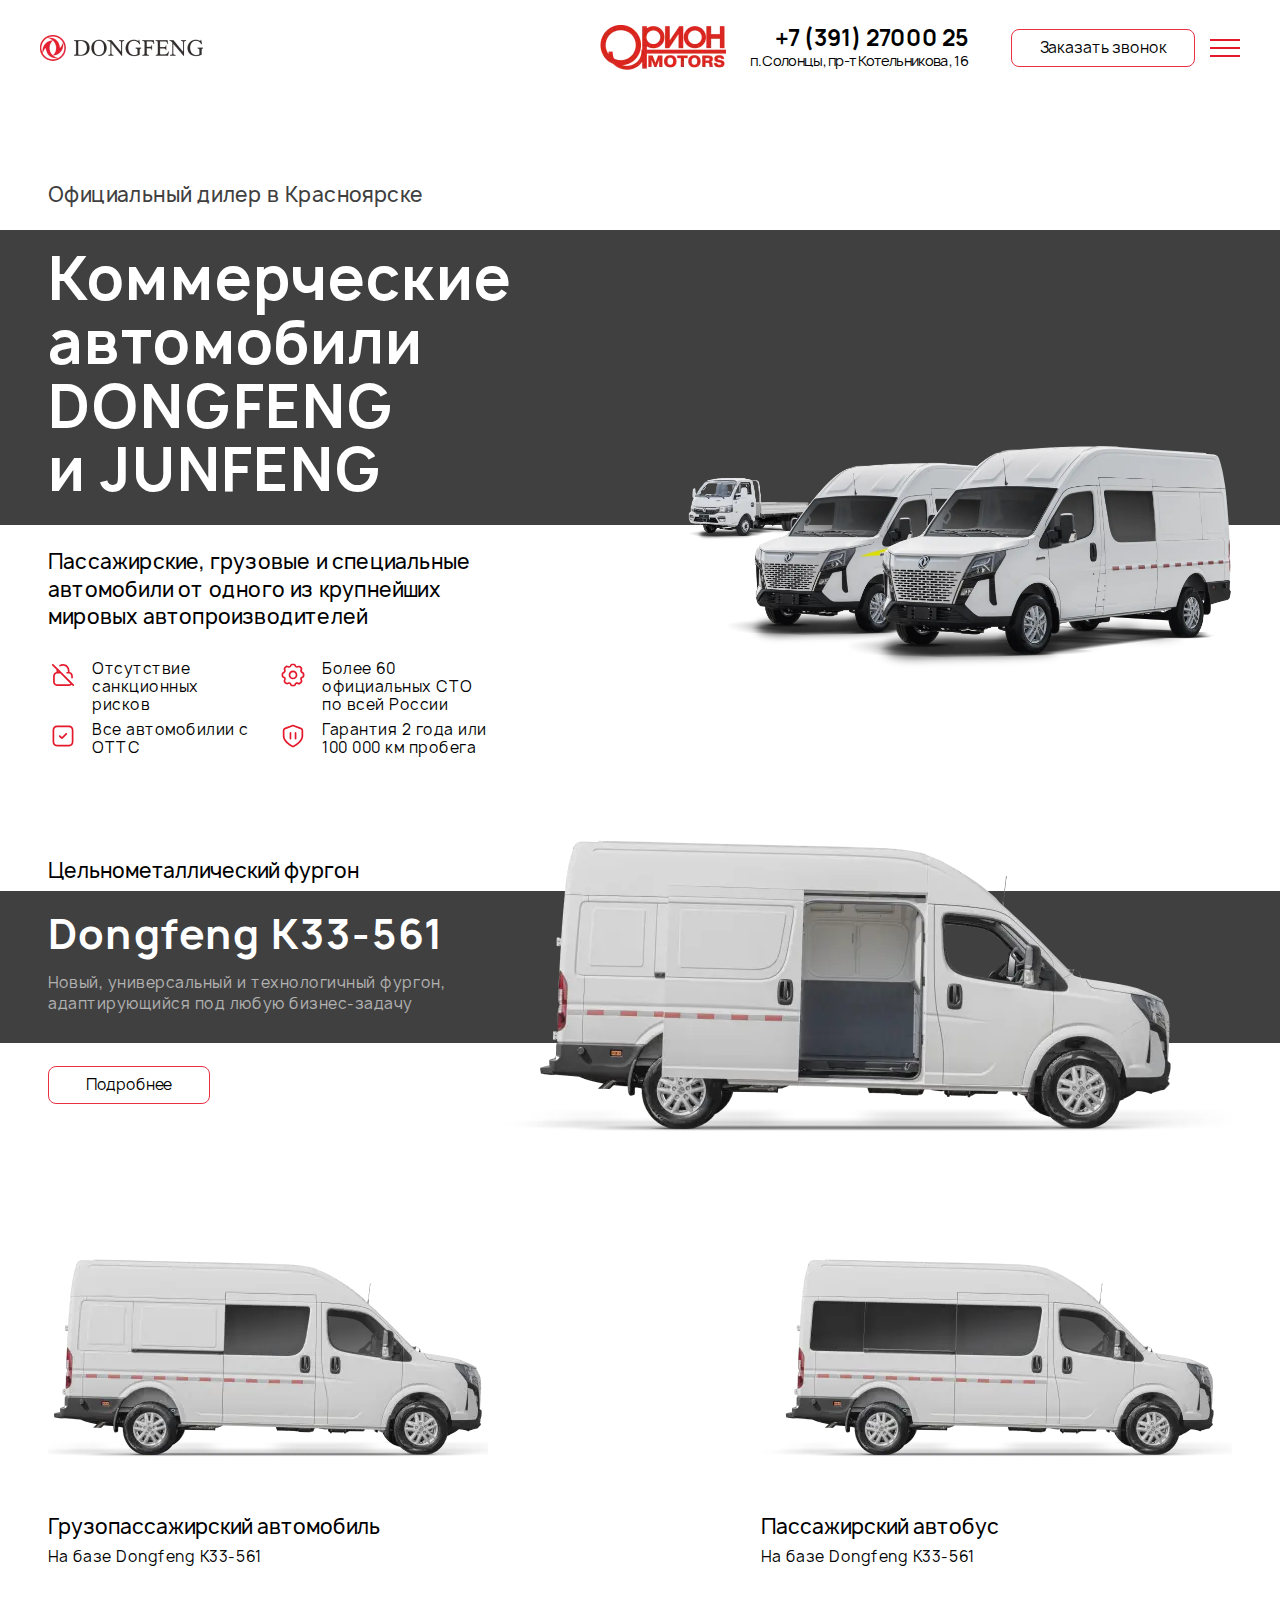
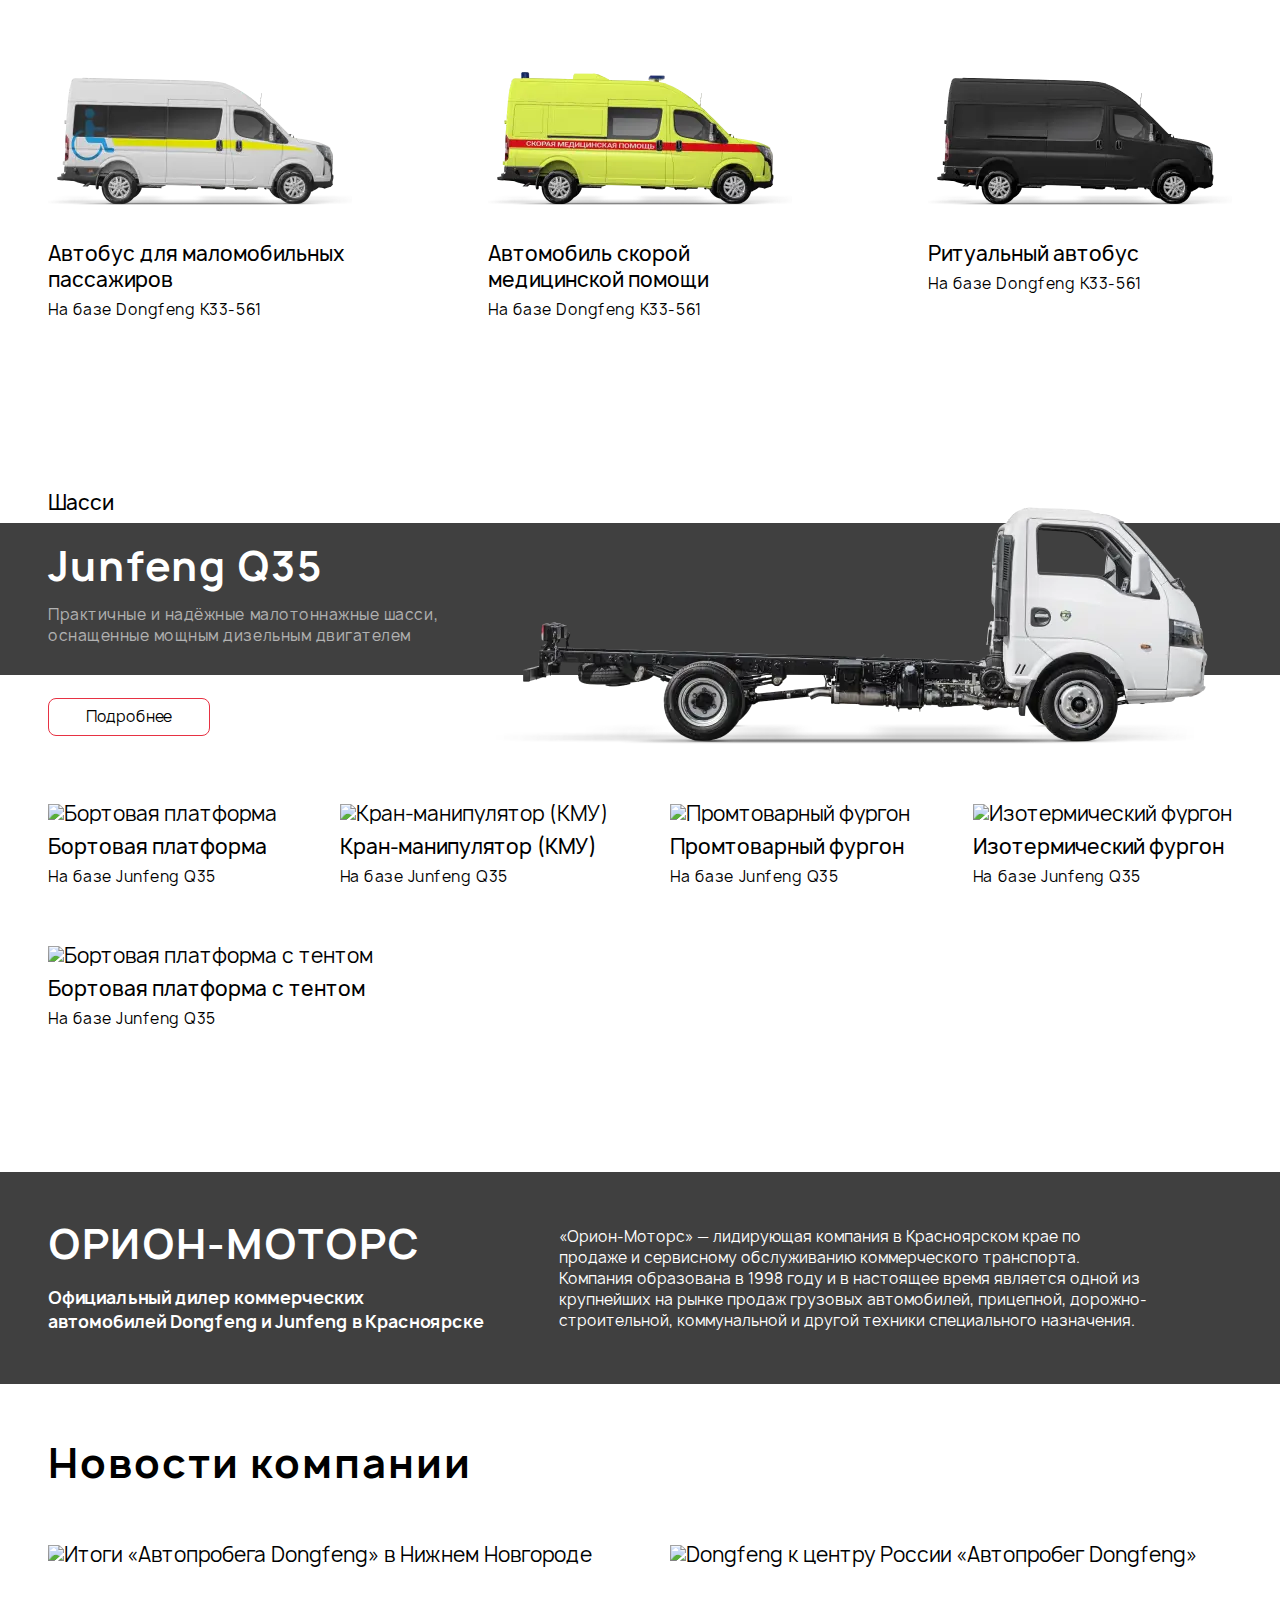
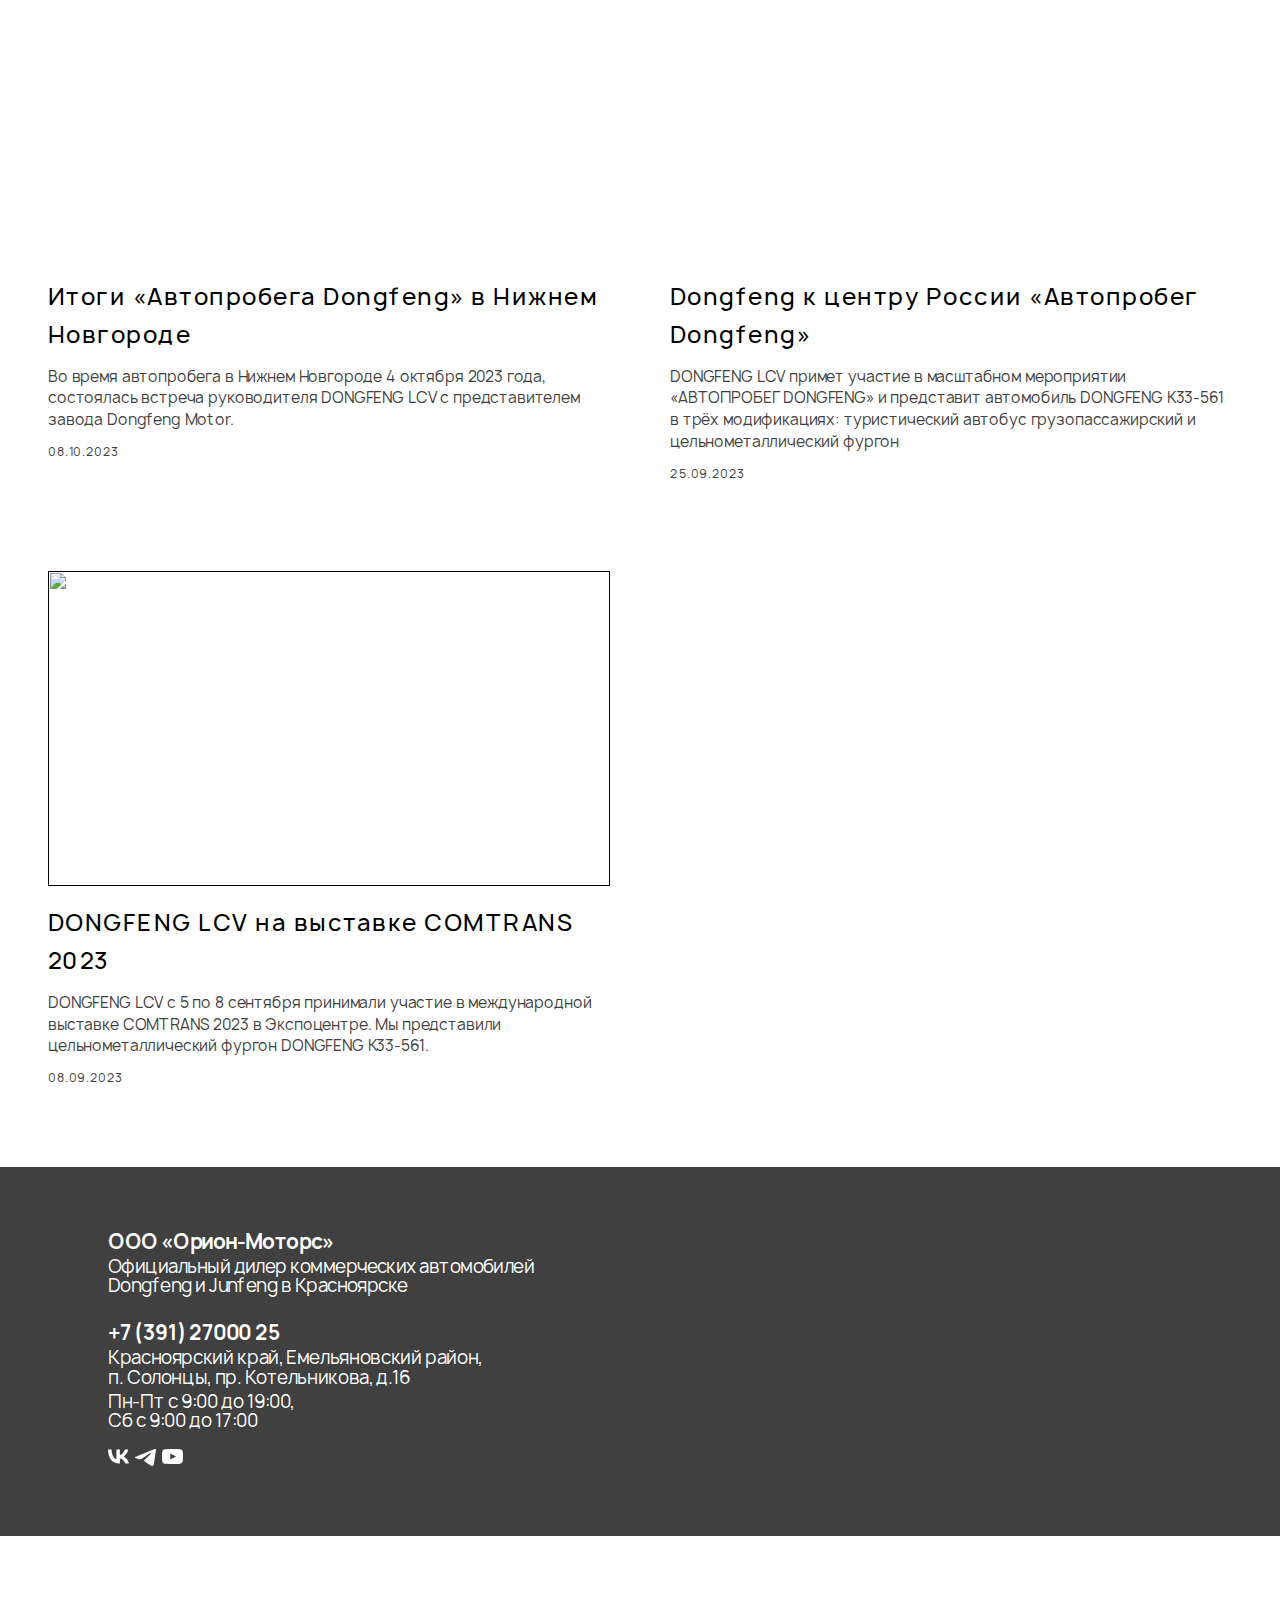
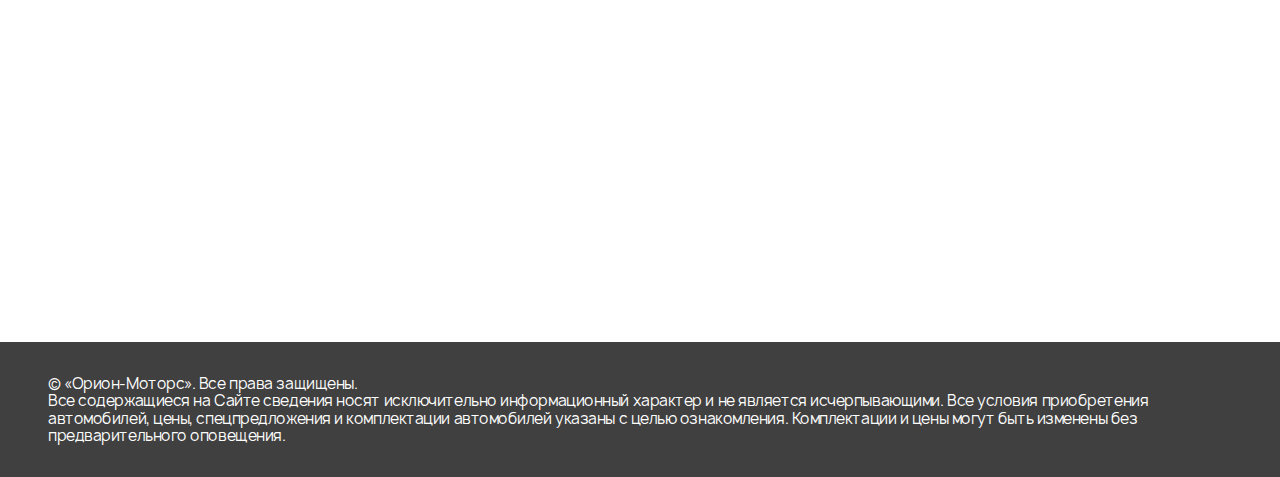
==== index.html @ b4d01ae5 "Add files via upload" ====
<!DOCTYPE html>
<html lang="ru">

<head>
	<title>Главная</title>
	<meta charset="UTF-8">
	<meta name="format-detection" content="telephone=no">
	<!-- <style>body{opacity: 0;}</style> -->
	<link rel="stylesheet" href="css/style.min.css?_v=20231218200202">
	<link rel="shortcut icon" href="favicon.ico">
	<!-- <meta name="robots" content="noindex, nofollow"> -->
	<meta name="viewport" content="width=device-width, initial-scale=1.0">
</head>

<body>
	<div class="wrapper">
		<header class="header">
			<div class="header__cont">


				<div class="header__body">
					<a href="" class="header__logo-dongfeng">
						<picture><source srcset="img/logo-dongfeng.webp" type="image/webp"><img src="img/logo-dongfeng.png" alt="Dongfeng"></picture>
					</a>
					<div class="header__menu menu">
						<nav class="menu__body">
							<ul class="menu__list">
								<li class="menu__item"><a href="" class="menu__link">Модельный ряд</a></li>
								<li class="menu__item"><a href="" class="menu__link">О компании</a></li>
								<li class="menu__item"><a href="" class="menu__link">Сервис</a></li>
								<li class="menu__item"><a href="" class="menu__link">Официальный дилер</a></li>
								<li class="menu__item"><a href="" class="menu__link">Новости</a></li>
								<li class="menu__item"><a href="" class="menu__link">Контакты</a></li>
							</ul>
						</nav>
					</div>
					<div class="header__info">
						<a href="" data-da=".menu__body, 990" class="header__logo-orion">
							<picture><source srcset="img/logo-orion.webp" type="image/webp"><img src="img/logo-orion.png" alt="Orion motors"></picture>
						</a>
						<div data-da=".menu__body, 770" class="header__contacts">
							<a class="header__phone" href="http://+73912700025">+7 (391) 27000 25</a>
							<div class="header__loc">п. Солонцы, пр-т Котельникова, 16</div>
						</div>
						<a data-da=".menu__body, 490" href="" class="header__request request">Заказать звонок</a>
					</div>
					<button type="button" class="menu__icon icon-menu"><span></span></button>
				</div>
			</div>
		</header>
		<main class="page">

			<section class="about">
				<div class="about__container">
					<div class="about__body">
						<div class="about__label">
							<h3>Официальный дилер в Красноярске</h3>
						</div>
						<div class="about__title">
							<h1>Коммерческие автомобили DONGFENG <br> и JUNFENG</h1>
						</div>
						<div class="about__text">
							<p>Пассажирские, грузовые и специальные автомобили от одного из крупнейших мировых
								автопроизводителей</p>
						</div>
						<ul class="about__list">
							<li class="about__item">
								<div class="about__elem">
									<div class="about__img">
										<img src="img/icons/1.svg" alt="icon">
									</div>
									<div class="about__name">
										<p>Отсутствие санкционных рисков</p>
									</div>
								</div>
							</li>
							<li class="about__item">
								<div class="about__elem">
									<div class="about__img">
										<img src="img/icons/2.svg" alt="icon">
									</div>
									<div class="about__name">
										<p>Более 60 официальных СТО по всей России</p>
									</div>
								</div>
							</li>
							<li class="about__item">
								<div class="about__elem">
									<div class="about__img">
										<img src="img/icons/3.svg" alt="icon">
									</div>
									<div class="about__name">
										<p>Все автомобилии c ОТТС</p>
									</div>
								</div>
							</li>
							<li class="about__item">
								<div class="about__elem">
									<div class="about__img">
										<img src="img/icons/4.svg" alt="icon">
									</div>
									<div class="about__name">
										<p>Гарантия 2 года или 100 000 км пробега</p>
									</div>
								</div>
							</li>
						</ul>

					</div>
				</div>
				<div class="about__background">
					<picture><source srcset="img/main/1.webp" type="image/webp"><img src="img/main/1.png" alt="dongfeng and jungfeng"></picture>
				</div>
				<div class="about__background2">
					<picture><source srcset="img/main/14.webp" type="image/webp"><img src="img/main/14.png" alt="dongfeng and jungfeng"></picture>
				</div>
			</section>

			<section class="service">
				<div class="service__container">
					<div class="service__body">
						<div class="service__van">
							<div class="service__background">
								<picture><source srcset="img/main/2.webp" type="image/webp"><img src="img/main/2.png" alt="dongfeng and jungfeng"></picture>
							</div>
							<div class="service__name">
								<h3>Цельнометаллический фургон</h3>
							</div>
							<div class="service__box">
								<div class="service__title">
									<h2>Dongfeng <span>K33-561</span></h2>
								</div>
								<div class="service__text">
									<p>Новый, универсальный и технологичный фургон, адаптирующийся под любую
										бизнес-задачу
									</p>
								</div>
							</div>
							<a href="" class="service__button request">Подробнее</a>
							<div class="service__inner">
								<div class="service__list">
									<div class="service__item service__item_m">
										<a href="" class="service__elem">
											<div class="service__image">
												<picture><source data-srcset="img/main/3.webp" type="image/webp"><img data-src="img/main/3.png" alt="Грузопассажирский автомобиль" class="lazyload" /></picture>
											</div>
											<div class="service__name-car">
												<h3>Грузопассажирский автомобиль</h3>
											</div>
											<div class="service__name-base">
												<p>На базе Dongfeng K33-561</p>
											</div>
										</a>
									</div>
									<div class="service__item service__item_m">
										<a href="" class="service__elem">
											<div class="service__image">
												<picture><source data-srcset="img/main/4.webp" type="image/webp"><img data-src="img/main/4.png" alt="Пассажирский автобус" class="lazyload" /></picture>
											</div>
											<div class="service__name-car">
												<h3>Пассажирский автобус</h3>
											</div>
											<div class="service__name-base">
												<p>На базе Dongfeng K33-561</p>
											</div>
										</a>
									</div>
									<div class="service__item">
										<a href="" class="service__elem">
											<div class="service__image">
												<picture><source data-srcset="img/main/5.webp" type="image/webp"><img data-src="img/main/5.png" alt="Автобус для маломобильных пассажиров" class="lazyload" /></picture>
											</div>
											<div class="service__name-car">
												<h3>Автобус для маломобильных пассажиров</h3>
											</div>
											<div class="service__name-base">
												<p>На базе Dongfeng K33-561</p>
											</div>
										</a>
									</div>
									<div class="service__item">
										<a href="" class="service__elem">
											<div class="service__image">
												<picture><source data-srcset="img/main/6.webp" type="image/webp"><img data-src="img/main/6.png" alt="Автомобиль скорой медицинской помощи" class="lazyload" /></picture>
											</div>
											<div class="service__name-car">
												<h3>Автомобиль скорой медицинской помощи</h3>
											</div>
											<div class="service__name-base">
												<p>На базе Dongfeng K33-561</p>
											</div>
										</a>
									</div>
									<div class="service__item">
										<a href="" class="service__elem">
											<div class="service__image">
												<picture><source data-srcset="img/main/7.webp" type="image/webp"><img data-src="img/main/7.png" alt="Ритуальный автобус" class="lazyload" /></picture>
											</div>
											<div class="service__name-car">
												<h3>Ритуальный автобус</h3>
											</div>
											<div class="service__name-base">
												<p>На базе Dongfeng K33-561</p>
											</div>
										</a>
									</div>
								</div>
							</div>
						</div>
						<div class="service__chassis">
							<div class="service__background2">
								<picture><source srcset="img/main/8.webp" type="image/webp"><img src="img/main/8.png" alt="dongfeng and jungfeng"></picture>
							</div>
							<div class="service__name">
								<h3>Шасси</h3>
							</div>
							<div class="service__box">
								<div class="service__title service__title_m">
									<h2>Junfeng <span>Q35</span> </h2>
								</div>
								<div class="service__text">
									<p>Практичные и надёжные малотоннажные шасси, оснащенные мощным дизельным двигателем
									</p>
								</div>
							</div>
							<a href="" class="service__button request">Подробнее</a>
							<div class="service__inner">
								<div class="service__list">
									<div class="service__item service__item_m">
										<a href="" class="service__elem">
											<div class="service__image">
												<picture><source data-srcset="img/main/9.webp" type="image/webp"><img data-src="img/main/9.png" alt="Бортовая платформа" class="lazyload" /></picture>
											</div>
											<div class="service__name-car">
												<h3>Бортовая платформа</h3>
											</div>
											<div class="service__name-base">
												<p>На базе Junfeng Q35</p>
											</div>
										</a>
									</div>
									<div class="service__item service__item_m">
										<a href="" class="service__elem">
											<div class="service__image">
												<picture><source data-srcset="img/main/10.webp" type="image/webp"><img data-src="img/main/10.png" alt="Кран-манипулятор (КМУ)" class="lazyload" /></picture>
											</div>
											<div class="service__name-car">
												<h3>Кран-манипулятор (КМУ)</h3>
											</div>
											<div class="service__name-base">
												<p>На базе Junfeng Q35</p>
											</div>
										</a>
									</div>
									<div class="service__item">
										<a href="" class="service__elem">
											<div class="service__image">
												<picture><source data-srcset="img/main/11.webp" type="image/webp"><img data-src="img/main/11.png" alt="Промтоварный фургон" class="lazyload" /></picture>
											</div>
											<div class="service__name-car">
												<h3>Промтоварный фургон</h3>
											</div>
											<div class="service__name-base">
												<p>На базе Junfeng Q35</p>
											</div>
										</a>
									</div>
									<div class="service__item">
										<a href="" class="service__elem">
											<div class="service__image">
												<picture><source data-srcset="img/main/12.webp" type="image/webp"><img data-src="img/main/12.png" alt="Изотермический фургон" class="lazyload" /></picture>
											</div>
											<div class="service__name-car">
												<h3>Изотермический фургон</h3>
											</div>
											<div class="service__name-base">
												<p>На базе Junfeng Q35</p>
											</div>
										</a>
									</div>
									<div class="service__item">
										<a href="" class="service__elem">
											<div class="service__image">
												<picture><source data-srcset="img/main/13.webp" type="image/webp"><img data-src="img/main/13.png" alt="Бортовая платформа с тентом" class="lazyload" /></picture>
											</div>
											<div class="service__name-car">
												<h3>Бортовая платформа с тентом</h3>
											</div>
											<div class="service__name-base">
												<p>На базе Junfeng Q35</p>
											</div>
										</a>
									</div>
								</div>
							</div>

						</div>

					</div>
				</div>

			</section>


			<section class="dealer-orion">
				<div class="dealer-orion__container">
					<div class="dealer-orion__body">
						<div class="dealer-orion__inner">
							<div class="dealer-orion__title">
								<h2>ОРИОН-МОТОРС</h2>
							</div>
							<div class="dealer-orion__label">
								<h3>Официальный дилер коммерческих автомобилей Dongfeng и Junfeng в Красноярске</h3>
							</div>
						</div>
						<div class="dealer-orion__content">
							<p>«Орион-Моторс» — лидирующая компания в Красноярском крае по продаже и сервисному
								обслуживанию коммерческого транспорта.</p>
							<p>
								Компания образована в 1998 году и в настоящее время является одной из крупнейших на
								рынке продаж грузовых автомобилей, прицепной, дорожно-строительной, коммунальной и
								другой техники специального назначения.</p>
						</div>
					</div>
				</div>
			</section>


			<section class="news">
				<div class="news__container">
					<div class="news__body">
						<div class="news__main-title">
							<h2>Новости компании</h2>
						</div>
						<div class="news__inner">
							<div class="news__list">
								<div class="news__item">
									<a href="" class="news__elem">
										<div class="news__image">
											<picture><source data-srcset="img/news/1.webp" type="image/webp"><img data-src="img/news/1.jpg" alt="Итоги «Автопробега Dongfeng» в Нижнем Новгороде" class="lazyload" /></picture>
										</div>
										<div class="news__title">
											<h3>Итоги «Автопробега Dongfeng» в Нижнем Новгороде</h3>
										</div>
										<div class="news__text">
											<p>Во время автопробега в Нижнем Новгороде 4 октября 2023 года, состоялась
												встреча руководителя DONGFENG LCV с представителем завода Dongfeng
												Motor.</p>
										</div>
										<div class="news__time">
											<p>08.10.2023</p>
										</div>
									</a>
								</div>
								<div class="news__item">
									<a href="" class="news__elem">
										<div class="news__image">
											<picture><source data-srcset="img/news/2.webp" type="image/webp"><img data-src="img/news/2.jpg" alt="Dongfeng к центру России «Автопробег Dongfeng»" class="lazyload" /></picture>
										</div>
										<div class="news__title">
											<h3>Dongfeng к центру России «Автопробег Dongfeng»</h3>
										</div>
										<div class="news__text">
											<p>DONGFENG LCV примет участие в масштабном мероприятии «АВТОПРОБЕГ
												DONGFENG» и представит автомобиль DONGFENG K33-561 в трёх модификациях:
												туристический автобус грузопассажирский и цельнометаллический фургон</p>
										</div>
										<div class="news__time">
											<p>25.09.2023</p>
										</div>
									</a>
								</div>
								<div class="news__item">
									<a href="" class="news__elem">
										<div class="news__image">
											<picture><source data-srcset="img/news/3.webp" type="image/webp"><img data-src="img/news/3.jpg" alt="" class="lazyload" /></picture>
										</div>
										<div class="news__title">
											<h3>DONGFENG LCV на выставке COMTRANS 2023</h3>
										</div>
										<div class="news__text">
											<p>DONGFENG LCV с 5 по 8 сентября принимали участие в международной выставке
												COMTRANS 2023 в Экспоцентре. Мы представили цельнометаллический фургон
												DONGFENG K33-561.</p>
										</div>
										<div class="news__time">
											<p>08.09.2023</p>
										</div>
									</a>
								</div>
							</div>
						</div>
					</div>
				</div>
			</section>


			<section class="contacts">
				<div class="contacts__container">
					<div class="contacts__body">
						<div class="contacts__name">
							<h2>ООО «Орион-Моторс»</h2>
						</div>
						<div class="contacts__label">
							<h3>Официальный дилер коммерческих автомобилей <br> Dongfeng и Junfeng в Красноярске</h3>
						</div>
						<div class="contacts__phone">
							<a href="tel:+73912700025">+7 (391) 27000 25</a>
						</div>
						<div class="contacts__loc">
							<p>Красноярский край, Емельяновский район, <br> п. Солонцы, пр. Котельникова, д.16</p>
						</div>
						<div class="contacts__time">
							<p>Пн-Пт с 9:00 до 19:00,</p>
							<p>Сб с 9:00 до 17:00</p>
						</div>
						<div class="contacts__social">
							<a href="">
								<img src="img/icons/vk.svg" alt="vk">
							</a>
							<a href="">
								<img src="img/icons/tel.svg" alt="vk">
							</a>
							<a href="">
								<img src="img/icons/youtube.svg" alt="vk">
							</a>
						</div>
					</div>
				</div>
				<div class="contacts__map">
					<iframe src="https://yandex.ru/map-widget/v1/?um=constructor%3Afa1df907fdcf6a5ab27e905c3d0c335fccd05ca6c9c88f064ec7107edb2affda&amp;source=constructor" frameborder="0"></iframe>
				</div>
			</section>
		</main>
		<footer class="footer">
			<div class="footer__container">
				<div class="footer__body">
					<p>© «Орион-Моторс». Все права защищены.</p>
					<p>Все содержащиеся на Сайте сведения носят исключительно информационный характер и не является
						исчерпывающими. Все условия приобретения автомобилей, цены, спецпредложения и комплектации автомобилей
						указаны с целью ознакомления. Комплектации и цены могут быть изменены без предварительного оповещения.
					</p>
				</div>
			</div>
		</footer>
	</div>
	<!-- От сборки -->
	<!-- 
<div id="popup" aria-hidden="true" class="popup">
	<div class="popup__wrapper">
		<div class="popup__content">
			<button data-close type="button" class="popup__close">Закрыть</button>
			<div class="popup__text">
			</div>
		</div>
	</div>
</div>
 -->


	<!-- Хист модал -->
	<!-- Кнопка открытия модального окна -->
	<!-- <a href="#" data-hystmodal="#myModal">Open modal with id=myModal</a> -->
	<!-- <div class="hystmodal" id="myModal" aria-hidden="true">
    <div class="hystmodal__wrap">
        <div class="hystmodal__window" role="dialog" aria-modal="true">
            <button data-hystclose class="hystmodal__close">Закрыть</button>
            You modal HTML markup
        </div>
    </div>
</div> -->
	<script src="js/app.min.js?_v=20231218200202"></script>
</body>

</html>
---- css/style.min.css ----
@charset "UTF-8";:root{--c1:#fff;--c2:#404040;--c3:#e73243;--c4:#e4192c;--f13:0.8125rem;--f12:0.75rem;--f14:0.875rem;--f15:0.9375rem;--f16:1rem;--f17:1.0625rem;--f18:1.125rem;--f20:1.25rem;--f22:1.375rem;--f23:1.4375rem;--f40:2.5rem;--f58:3.625rem;--f89:5.5625rem}@font-face{font-family:Manrope;font-display:swap;src:url(../fonts/Manrope-Bold.woff2) format("woff2"),url(../fonts/Manrope-Bold.woff) format("woff");font-weight:700;font-style:normal}@font-face{font-family:Manrope;font-display:swap;src:url(../fonts/Manrope-Medium.woff2) format("woff2"),url(../fonts/Manrope-Medium.woff) format("woff");font-weight:500;font-style:normal}@font-face{font-family:Manrope;font-display:swap;src:url(../fonts/Manrope-Regular.woff2) format("woff2"),url(../fonts/Manrope-Regular.woff) format("woff");font-weight:400;font-style:normal}*{padding:0;margin:0;border:0}*,:after,:before{-webkit-box-sizing:border-box;box-sizing:border-box}body,html{height:100%;min-width:320px}body{color:#000;line-height:1;font-family:Manrope;font-size:1.25rem;-ms-text-size-adjust:100%;-moz-text-size-adjust:100%;-webkit-text-size-adjust:100%;-webkit-font-smoothing:antialiased;-moz-osx-font-smoothing:grayscale}button,input,textarea{font-family:Manrope;font-size:inherit}button{cursor:pointer;color:inherit;background-color:inherit}a{color:inherit}a:link,a:visited{text-decoration:none}a:hover{text-decoration:none}ul li{list-style:none}img{vertical-align:top}h1,h2,h3,h4,h5,h6{font-weight:inherit;font-size:inherit}.lock body{overflow:hidden;-ms-touch-action:none;touch-action:none}.wrapper{min-height:100%;display:-webkit-box;display:-ms-flexbox;display:flex;-webkit-box-orient:vertical;-webkit-box-direction:normal;-ms-flex-direction:column;flex-direction:column;overflow:hidden}.wrapper>main{-webkit-box-flex:1;-ms-flex:1 1 auto;flex:1 1 auto}.wrapper>*{min-width:0}[class*=__container]{max-width:74rem;-webkit-box-sizing:content-box;box-sizing:content-box;margin:0 auto;padding:0 .9375rem}[class*=-ibg]{position:relative}[class*=-ibg] img{position:absolute;width:100%;height:100%;top:0;left:0;-o-object-fit:cover;object-fit:cover}[class*=-ibg_contain] img{-o-object-fit:contain;object-fit:contain}.request{font-size:var(--f15);letter-spacing:-.15px;display:-webkit-box;display:-ms-flexbox;display:flex;-webkit-box-align:center;-ms-flex-align:center;align-items:center;-webkit-box-pack:center;-ms-flex-pack:center;justify-content:center;border-radius:8px;border:1px solid #e73243;text-align:center;line-height:18px;white-space:nowrap;height:38px;-webkit-transition:all .3s ease 0s;-o-transition:all .3s ease 0s;transition:all .3s ease 0s}.header{padding-left:40px;padding-right:40px}.header__cont{max-width:1920px;margin:0 auto}.header__body{display:-webkit-box;display:-ms-flexbox;display:flex;-webkit-box-align:center;-ms-flex-align:center;align-items:center;min-height:95px}.header__logo-dongfeng{margin-right:86px}.header__logo-dongfeng img{max-width:163px}.header__menu{margin-right:111px;max-width:884px;width:100%}.header__info{max-width:596px;display:-webkit-box;display:-ms-flexbox;display:flex;-webkit-box-align:center;-ms-flex-align:center;align-items:center}.header__logo-orion{margin-right:24px}.header__logo-orion img{max-width:126px}.header__contacts{display:-webkit-box;display:-ms-flexbox;display:flex;-webkit-box-orient:vertical;-webkit-box-direction:normal;-ms-flex-direction:column;flex-direction:column;-webkit-box-align:end;-ms-flex-align:end;align-items:flex-end;margin-right:43px}.header__phone{font-size:var(--f22);font-weight:600;letter-spacing:-.22px;margin-bottom:5px}.header__loc{font-size:var(--f14);letter-spacing:-.675px;white-space:nowrap}.header__request{padding:7px 30px;max-width:184px}.menu__body{text-align:center}.menu__list{display:-webkit-box;display:-ms-flexbox;display:flex;-webkit-box-pack:justify;-ms-flex-pack:justify;justify-content:space-between}.menu__item{margin-right:15px}.menu__item:last-child{margin-right:0}.menu__link{font-size:var(--f16);font-weight:500;line-height:normal;letter-spacing:.96px}.icon-menu{display:none}.footer{padding-top:33px;padding-bottom:33px;background-color:var(--c2)}.footer__body{color:var(--c1);font-size:var(--f15);line-height:115%;letter-spacing:-.45px}.about{margin-bottom:104px;position:relative}.about__body{padding-top:120px;padding-bottom:62px;position:relative}.about__label{font-size:var(--f20);font-weight:500;letter-spacing:.4px;color:var(--c2);margin-bottom:25px}.about__title{max-width:455px;padding-top:17px;padding-bottom:23px;margin-bottom:23px;font-size:var(--f58);font-weight:700;line-height:110%;letter-spacing:1.16px;color:var(--c1);position:relative}.about__title::after{content:"";position:absolute;top:0;left:-200%;width:1000%;height:100%;background-color:#404040;z-index:-1}.about__text{max-width:428px;font-size:var(--f20);font-weight:500;line-height:137.966%;letter-spacing:.2px;margin-bottom:30px}.about__list{display:-webkit-box;display:-ms-flexbox;display:flex;-ms-flex-wrap:wrap;flex-wrap:wrap;margin:0 -10px;margin-top:-7px;max-width:460px}.about__item{-webkit-box-flex:0;-ms-flex:0 1 230px;flex:0 1 230px;padding:0 10px;padding-top:7px}.about__elem{display:-webkit-box;display:-ms-flexbox;display:flex}.about__img{margin-right:14px}.about__img img{width:30px;height:30px}.about__name{font-size:var(--f15);line-height:120%;letter-spacing:.525px}.about__background{position:absolute;bottom:0;right:0}.about__background img{max-width:100%}.about__background2{position:absolute;bottom:0;right:0}.about__background2 img{max-width:614px}.service{margin-bottom:144px}.service__van{position:relative;padding-top:84px;margin-bottom:174px}.service__name{font-size:var(--f20);font-weight:500;margin-bottom:10px}.service__box{padding-top:21px;padding-bottom:29px;margin-bottom:23px;position:relative;color:#fff}.service__box::after{content:"";position:absolute;top:0;left:-200%;width:1000%;height:100%;background-color:#404040;z-index:-1}.service__title{font-size:var(--f40);font-weight:700;margin-bottom:16px;line-height:110%;letter-spacing:1.2px}.service__text{font-size:var(--f15);line-height:140%;letter-spacing:.525px;opacity:.6;max-width:400px}.service__button{max-width:162px;margin-bottom:68px}.service__list{display:-webkit-box;display:-ms-flexbox;display:flex;-webkit-box-pack:justify;-ms-flex-pack:justify;justify-content:space-between;-ms-flex-wrap:wrap;flex-wrap:wrap;margin:0 -20px;margin-top:-60px}.service__item{padding:0 20px;padding-top:60px}.service__image{margin-bottom:10px}.service__image img{max-width:100%}.service__name-car{font-size:var(--f20);font-weight:500;line-height:26px;margin-bottom:8px;max-width:335px}.service__name-base{font-size:var(--f15);line-height:120%;letter-spacing:.525px}.service__chassis{position:relative}.service__background{position:absolute;top:0;right:0}.service__background img{max-width:100%}.service__background2{position:absolute;top:5px;right:0}.service__background2 img{max-width:100%}.dealer-orion{padding-top:50px;padding-bottom:50px;margin-bottom:57px;position:relative}.dealer-orion::after{content:"";position:absolute;top:0;left:-200%;width:1000%;height:100%;background-color:#404040;z-index:-1}.dealer-orion__body{display:-webkit-box;display:-ms-flexbox;display:flex;-webkit-box-align:center;-ms-flex-align:center;align-items:center;color:#fff}.dealer-orion__inner{-webkit-box-flex:0;-ms-flex:0 1 436px;flex:0 1 436px;margin-right:75px}.dealer-orion__title{font-size:var(--f40);font-weight:700;line-height:110%;letter-spacing:1.2px;margin-bottom:20px}.dealer-orion__label{font-size:var(--f17);font-weight:700;line-height:140%;letter-spacing:-.17px}.dealer-orion__content{-webkit-box-flex:0;-ms-flex:0 1 590px;flex:0 1 590px;font-size:var(--f15);line-height:140%}.news{margin-bottom:80px}.news__main-title{font-size:var(--f40);font-weight:700;line-height:110%;letter-spacing:1.8px;margin-bottom:60px}.news__list{display:-webkit-box;display:-ms-flexbox;display:flex;-ms-flex-wrap:wrap;flex-wrap:wrap;margin:0 -30px;margin-top:-89px}.news__item{-webkit-box-flex:0;-ms-flex:0 1 50%;flex:0 1 50%;padding:0 30px;padding-top:89px;display:-webkit-box;display:-ms-flexbox;display:flex}.news__elem:hover .news__title{text-decoration:underline}.news__image{position:relative;padding:0 0 56% 0;margin-bottom:18px}.news__image img{width:100%;height:100%;position:absolute;top:0;left:0;-o-object-fit:cover;object-fit:cover}.news__title{font-size:var(--f23);font-weight:500;line-height:normal;letter-spacing:1.495px;margin-bottom:12px}.news__text{color:var(--c2);font-size:var(--f15);line-height:145%;letter-spacing:-.15px;margin-bottom:12px}.news__time{color:var(--c2);font-size:var(--f12);line-height:145%;letter-spacing:.6px}.contacts__container{position:relative}.contacts__body{position:absolute;top:121px;left:0;z-index:2;padding-top:64px;padding-left:60px;padding-bottom:67px;padding-right:60px;background:var(--c2);color:var(--c1)}.contacts__body::after{content:"";position:absolute;top:0;left:-200%;width:1000%;height:100%;background-color:#404040;z-index:-1}.contacts__name{font-size:var(--f20);font-weight:700;line-height:110%;letter-spacing:-.4px;margin-bottom:4px}.contacts__label{font-size:var(--f18);line-height:110%;letter-spacing:-.54px;margin-bottom:26px}.contacts__phone{font-size:var(--f20);font-weight:700;line-height:110%;letter-spacing:-.2px;margin-bottom:4px}.contacts__loc{font-size:var(--f18);line-height:110%;letter-spacing:-.36px;margin-bottom:4px}.contacts__time{font-size:var(--f18);line-height:110%;letter-spacing:-.36px;margin-bottom:18px}.contacts__social{display:-webkit-box;display:-ms-flexbox;display:flex;-webkit-box-align:center;-ms-flex-align:center;align-items:center}.contacts__social a{margin-right:6px}.contacts__social a:last-child{margin-right:0}.contacts__map{position:relative;width:100%;padding-top:31.7%}.contacts__map iframe{position:absolute;top:0;left:0;right:0;bottom:0;width:100%;height:100%}@media (min-width:630px){.about__background2{display:none}}@media (min-width:1550px){.contacts__body::after{display:none}}@media (max-width:1919px){.header__info{margin-right:15px;-webkit-box-pack:end;-ms-flex-pack:end;justify-content:flex-end;margin-left:auto}.menu{position:fixed;z-index:100;top:0;right:-100%;max-width:360px;width:100%;height:auto;-webkit-transition:all .3s ease 0s;-o-transition:all .3s ease 0s;transition:all .3s ease 0s;background:#f7f7f7;padding-top:116px;padding-bottom:70px;margin-right:0;overflow:hidden}.menu::after{content:"";position:fixed;top:0;right:-100%;max-width:360px;width:100%;min-height:80px;background:#f7f7f7;-webkit-transition:all .3s ease 0s;-o-transition:all .3s ease 0s;transition:all .3s ease 0s;z-index:110}.menu-open .menu{right:0;overflow:auto}.menu-open .menu::after{right:0}.menu__list{-webkit-box-orient:vertical;-webkit-box-direction:normal;-ms-flex-direction:column;flex-direction:column;-webkit-box-align:center;-ms-flex-align:center;align-items:center}.menu__item{margin-right:0;margin-bottom:30px}.menu__item:last-child{margin-bottom:0}.icon-menu{display:block;position:relative;width:1.875rem;height:1.125rem;cursor:pointer;z-index:115}.icon-menu span,.icon-menu::after,.icon-menu::before{content:"";-webkit-transition:all .3s ease 0s;-o-transition:all .3s ease 0s;transition:all .3s ease 0s;right:0;position:absolute;width:100%;height:.125rem;background-color:var(--c4)}.icon-menu::before{top:0}.icon-menu::after{bottom:0}.icon-menu span{top:calc(50% - .0625rem)}.menu-open .icon-menu span{width:0}.menu-open .icon-menu::before{top:calc(50% - .0625rem);-webkit-transform:rotate(-45deg);-ms-transform:rotate(-45deg);transform:rotate(-45deg)}.menu-open .icon-menu::after{bottom:calc(50% - .0625rem);-webkit-transform:rotate(45deg);-ms-transform:rotate(45deg);transform:rotate(45deg)}}@media (max-width:1880px){.about__background img{max-width:1000px}.about__background{bottom:46px}}@media (max-width:1550px){.about__background img{max-width:800px}.about__background{bottom:97px}.contacts__body{position:static}}@media (max-width:1500px){.service__van{padding-top:0}.service__background{top:-90px}.service__background2{top:5px}}@media (max-width:1280px){.about__body{padding-top:90px;padding-bottom:0}.about__background img{max-width:600px}.about__background{bottom:84px}}@media (max-width:1150px){.service__background img{max-width:600px}.service__background{top:-62px}.service__background2 img{max-width:600px}.service__background2{top:40px}}@media (max-width:1090px){.service__button{margin-bottom:0}.service__inner{max-width:892px;margin:0 auto}.service__list{-webkit-box-pack:start;-ms-flex-pack:start;justify-content:flex-start}.service__item{-webkit-box-flex:0;-ms-flex:0 1 304px;flex:0 1 304px}.service__image{position:relative;padding:0 0 67% 0;margin-bottom:10px}.service__image img{width:100%;height:100%;position:absolute;top:0;left:0;-o-object-fit:cover;object-fit:cover}}@media (max-width:990px){:root{--f58:2.75rem;--f20:1.125rem;--f40:2.125rem}.header__logo-dongfeng{margin-right:25px}.header__info{max-width:100%}.header__logo-orion{margin-bottom:14px;margin-right:0}.menu__list{margin-bottom:70px}.about__background{right:auto;left:385px}}@media (max-width:905px){.service__inner{max-width:568px}}@media (max-width:880px){.service__box::after{height:152px}.service__box{margin-bottom:33px;padding-bottom:0}.service__title{margin-bottom:196px}.service__title span{display:block;padding-top:5px}.service__title_m{margin-bottom:89px}.service__text{color:var(--c2)}.service__background img{max-width:360px!important}.service__background{right:auto;top:130px!important;left:-50px}.service__background2 img{max-width:360px!important}.service__background2{right:auto;top:92px!important;left:-25px}}@media (max-width:810px){.dealer-orion__body{-webkit-box-orient:vertical;-webkit-box-direction:normal;-ms-flex-direction:column;flex-direction:column;-webkit-box-align:start;-ms-flex-align:start;align-items:flex-start}.dealer-orion__inner{-webkit-box-flex:0;-ms-flex:0 1 auto;flex:0 1 auto;margin-right:0;margin-bottom:25px}.dealer-orion__content{-webkit-box-flex:0;-ms-flex:0 1 auto;flex:0 1 auto}}@media (max-width:770px){.header__contacts{margin-right:0;-webkit-box-align:center;-ms-flex-align:center;align-items:center;-webkit-box-orient:vertical;-webkit-box-direction:reverse;-ms-flex-direction:column-reverse;flex-direction:column-reverse;padding-top:14px}.header__phone{padding-top:14px}}@media (max-width:730px){.about__background img{max-width:400px}.about__background{bottom:135px;left:400px}}@media (max-width:630px){.about__body{padding-top:60px}.about__title{margin-bottom:187px;letter-spacing:0}.about__background{left:auto;bottom:auto;top:340px;display:none}.about__background2{left:0;bottom:auto;top:250px}}@media (max-width:600px){.service__item{-webkit-box-flex:0;-ms-flex:0 1 50%;flex:0 1 50%}.news__item{-webkit-box-flex:1;-ms-flex:1 1 100%;flex:1 1 100%}}@media (max-width:490px){.header__logo-dongfeng{position:relative;z-index:110}.header__request{margin:0 auto;margin-top:14px}.menu{max-width:100%}}@media (max-width:372px){.about__background2{top:236px}}@media (max-width:61.99875em){.service__van{margin-bottom:120px}.service__background img{max-width:500px}.service__background{top:-48px}.service__background2 img{max-width:500px}.service__background2{top:62px}.dealer-orion__inner{margin-right:25px}}@media (max-width:47.99875em){.menu{height:100%}.about{margin-bottom:60px}.service{margin-bottom:60px}.service__van{margin-bottom:60px}.news__main-title{margin-bottom:33px;font-size:30px}.news__list{margin:0 -15px;margin-top:-60px}.news__item{padding:0 15px;padding-top:60px}.contacts__body{padding-left:20px;padding-right:20px}.contacts__map{padding-top:70%}}@media (max-width:29.99875em){.about{margin-bottom:46px}.about__body{padding-top:29px}.about__background2{top:217px}.service__list{margin:0 -10px;margin-top:-50px}.service__item{padding:0 10px;padding-top:50px}.service__name-car{font-size:var(--f16);line-height:18px}.dealer-orion__inner{margin-bottom:10px}.dealer-orion__title{margin-bottom:10px}.news{margin-bottom:70px}.news__list{margin-top:-20px}.news__item{padding-top:20px}.contacts__map{padding-top:108%}}@media (any-hover:hover){.request:hover{color:#fff;background-color:#e73243}.header__phone:hover{text-decoration:underline}.menu__link:hover{text-decoration:underline}.contacts__phone:hover{text-decoration:underline}}
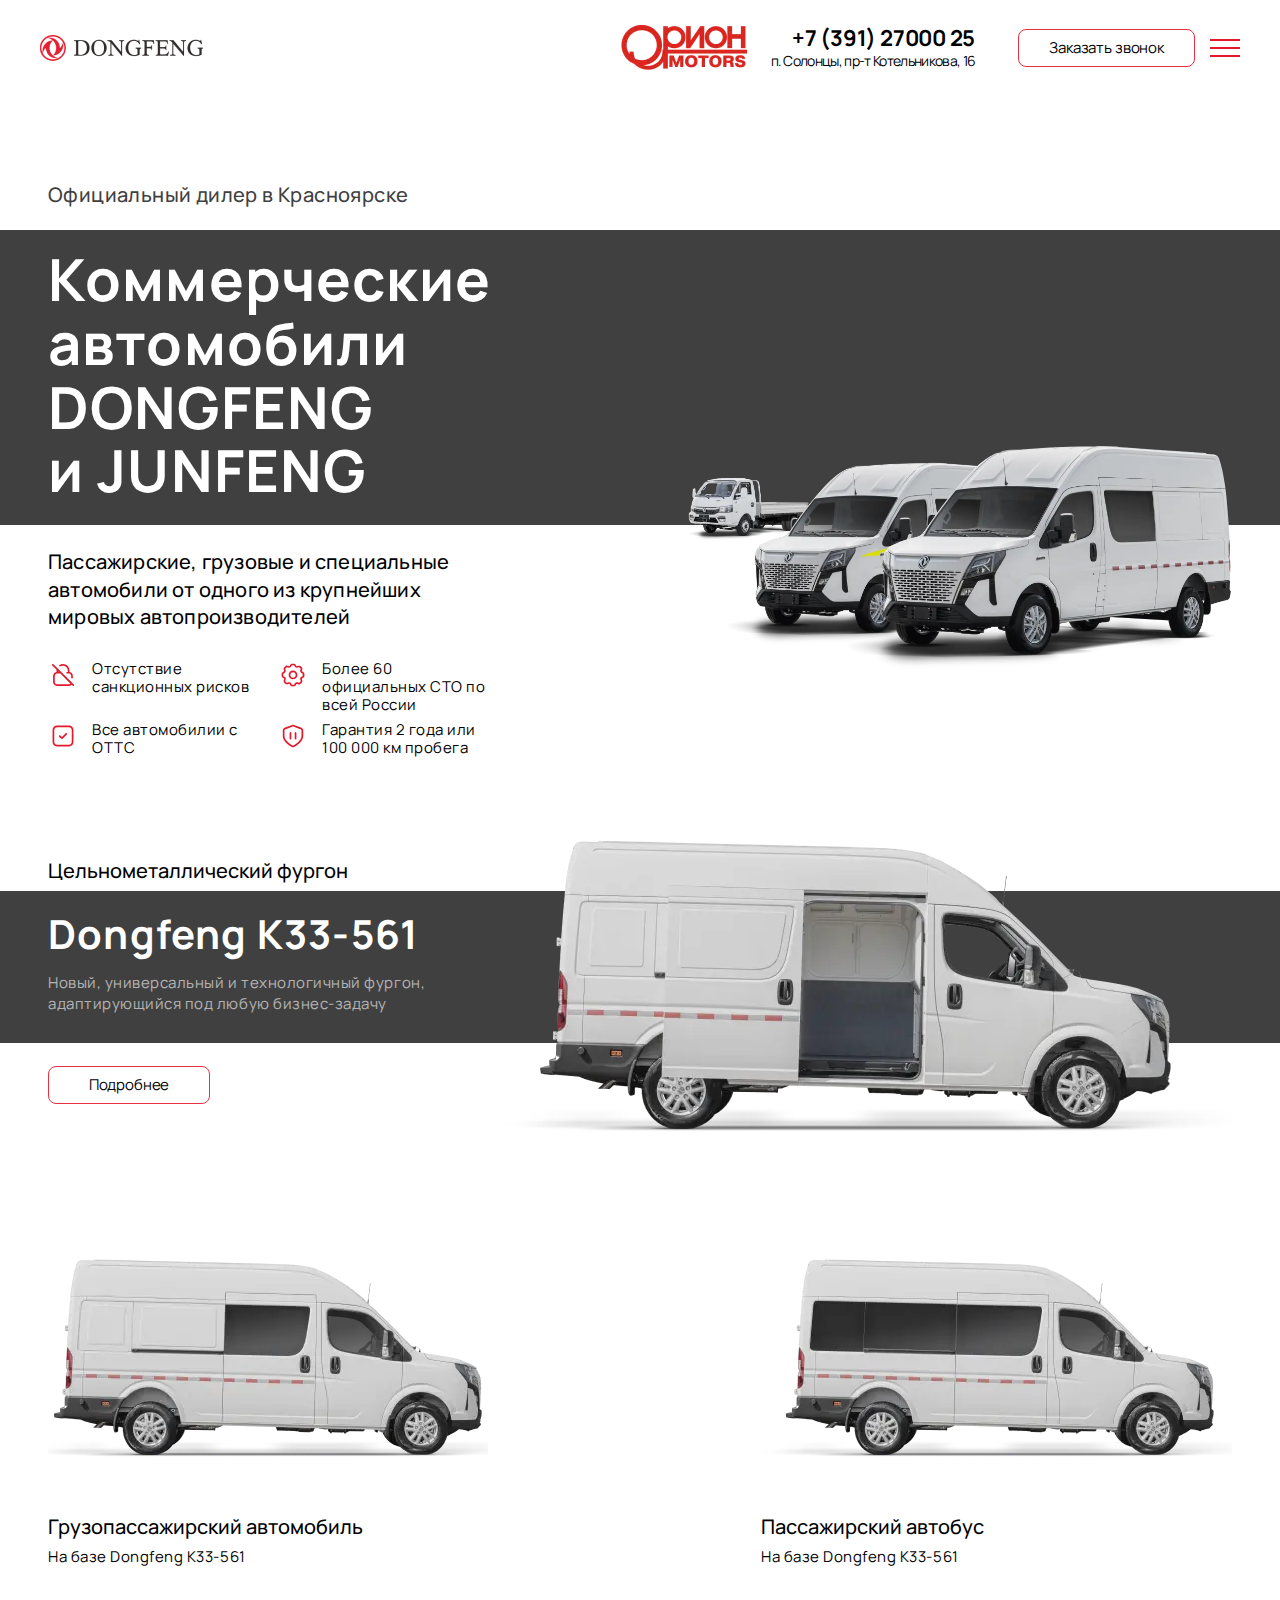
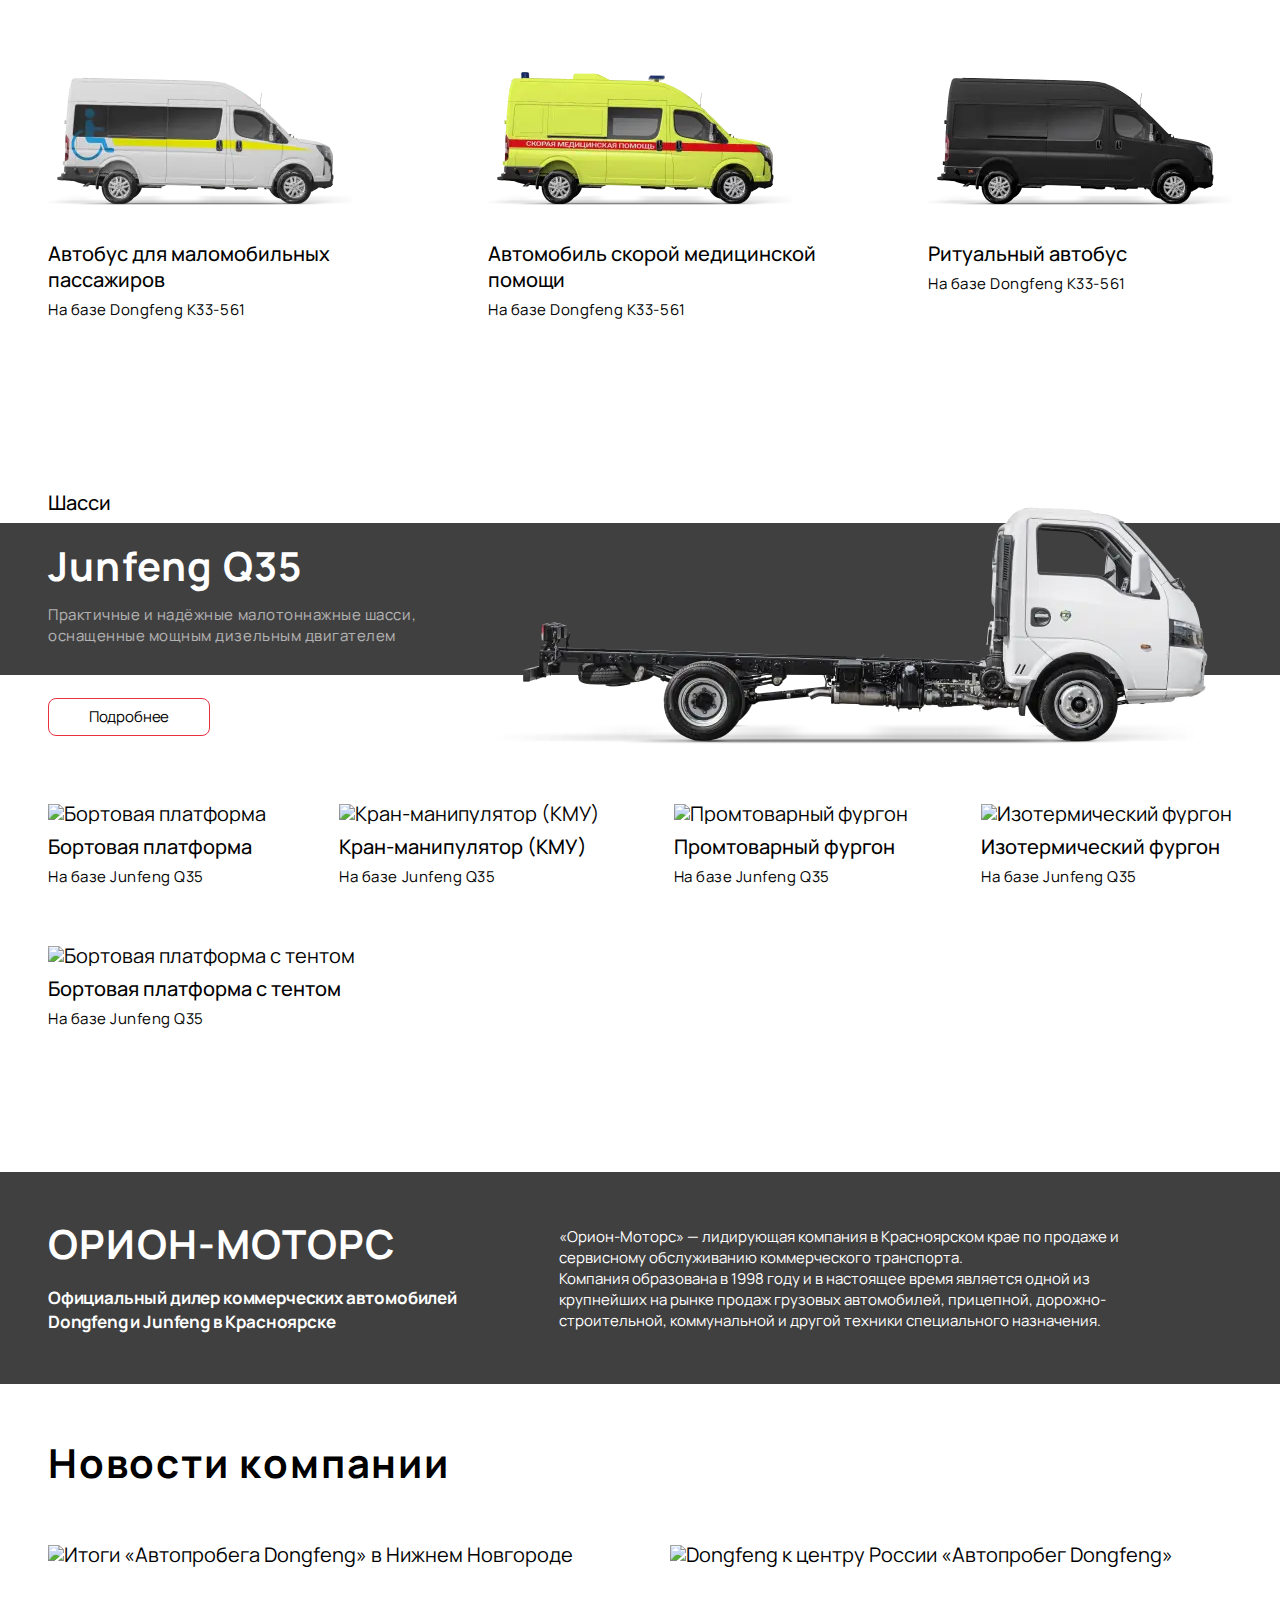
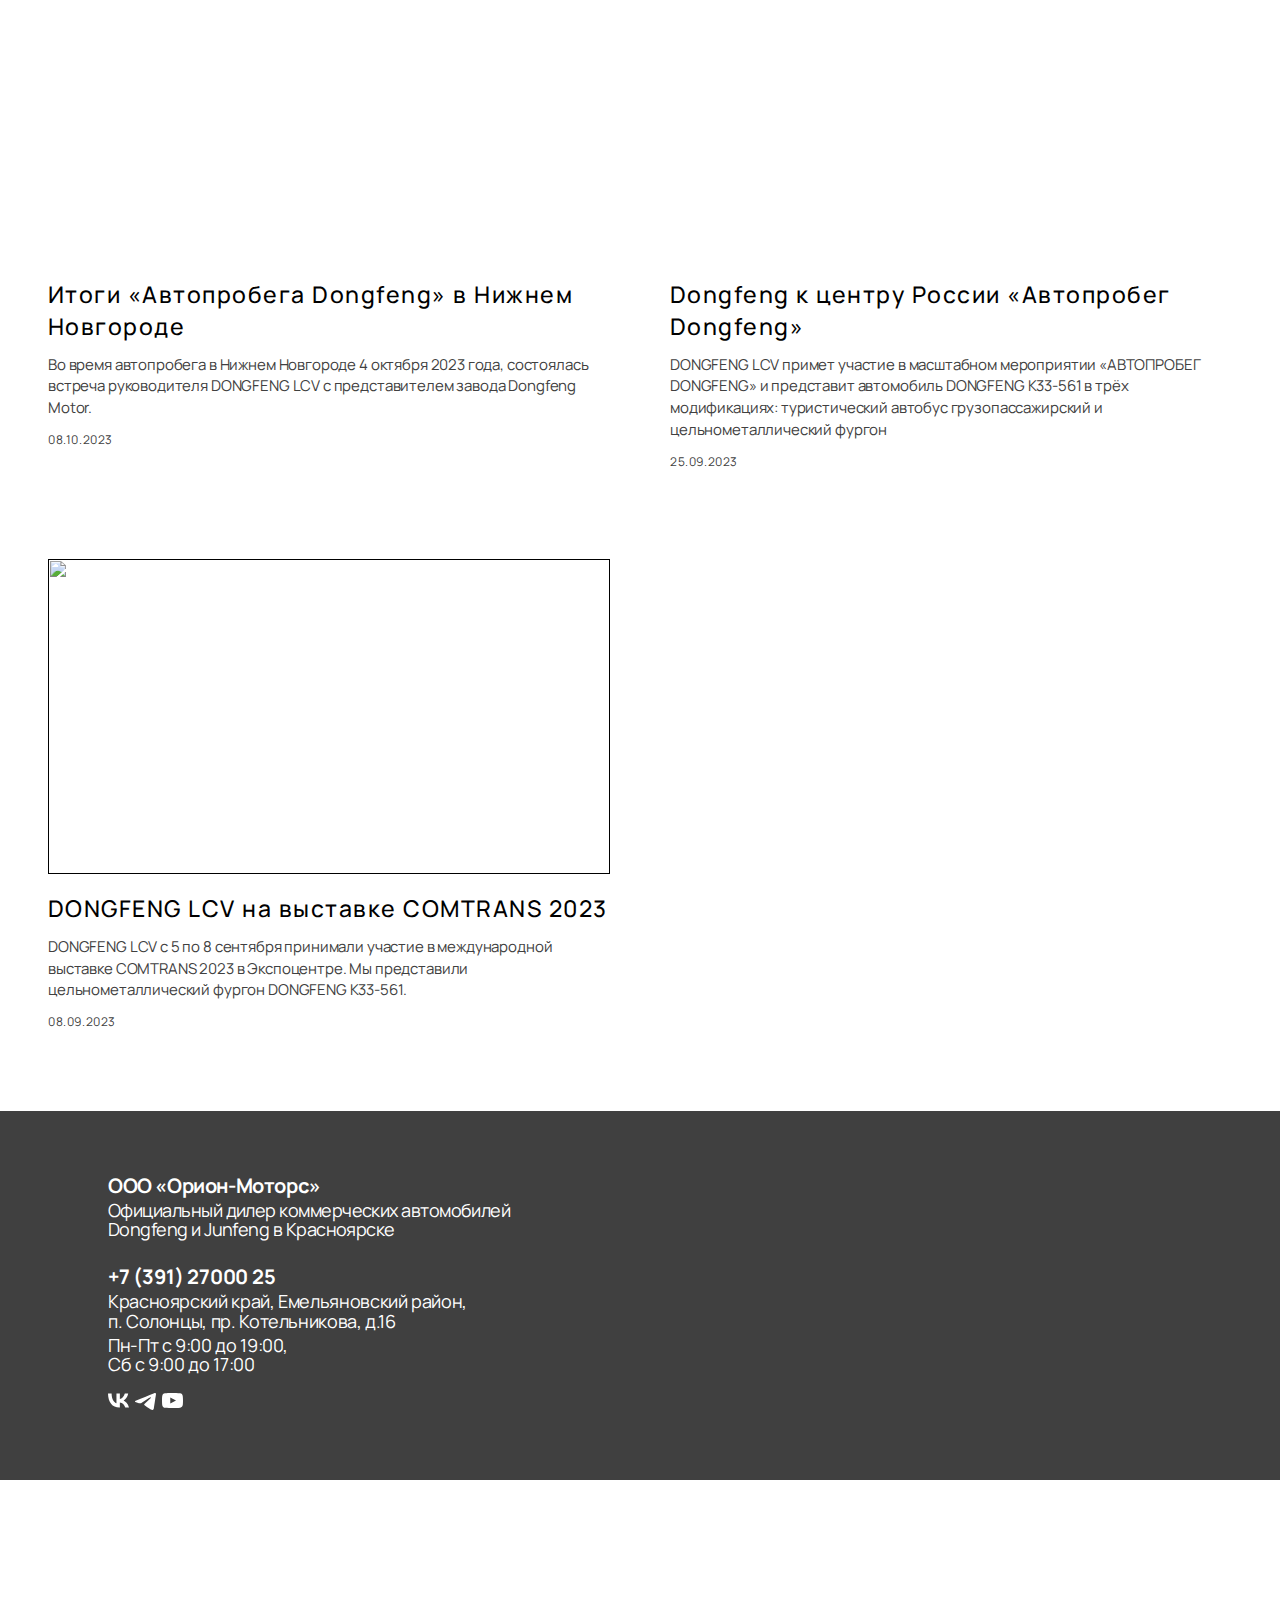
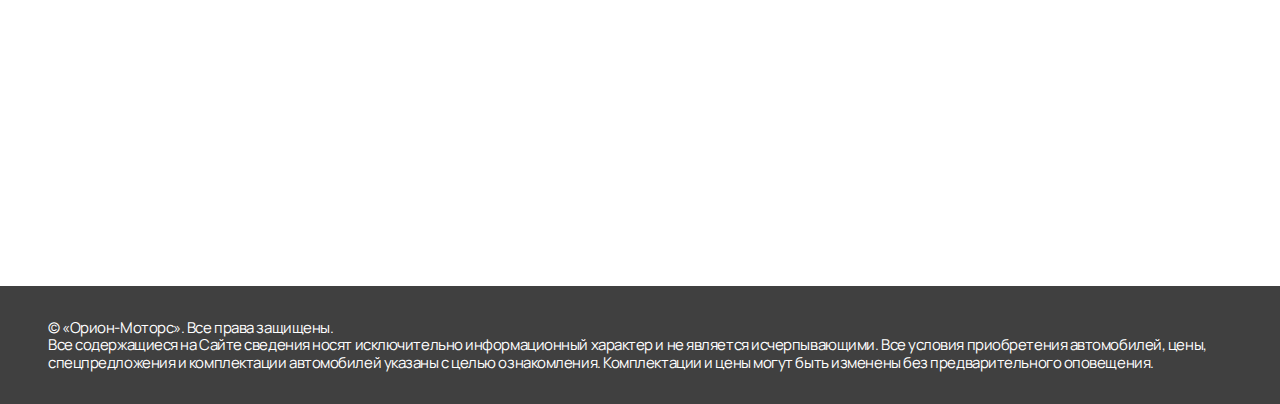
==== commit 66c16dab: "Add files via upload" ====
--- a/index.html
+++ b/index.html
@@ -6,7 +6,7 @@
 	<meta charset="UTF-8">
 	<meta name="format-detection" content="telephone=no">
 	<!-- <style>body{opacity: 0;}</style> -->
-	<link rel="stylesheet" href="css/style.min.css?_v=20231218200202">
+	<link rel="stylesheet" href="css/style.min.css?_v=20231221103828">
 	<link rel="shortcut icon" href="favicon.ico">
 	<!-- <meta name="robots" content="noindex, nofollow"> -->
 	<meta name="viewport" content="width=device-width, initial-scale=1.0">
@@ -29,7 +29,7 @@
 								<li class="menu__item"><a href="" class="menu__link">О компании</a></li>
 								<li class="menu__item"><a href="" class="menu__link">Сервис</a></li>
 								<li class="menu__item"><a href="" class="menu__link">Официальный дилер</a></li>
-								<li class="menu__item"><a href="" class="menu__link">Новости</a></li>
+								<li class="menu__item"><a href="news.html" class="menu__link">Новости</a></li>
 								<li class="menu__item"><a href="" class="menu__link">Контакты</a></li>
 							</ul>
 						</nav>
@@ -140,7 +140,7 @@
 							<div class="service__inner">
 								<div class="service__list">
 									<div class="service__item service__item_m">
-										<a href="" class="service__elem">
+										<a href="model.html" class="service__elem">
 											<div class="service__image">
 												<picture><source data-srcset="img/main/3.webp" type="image/webp"><img data-src="img/main/3.png" alt="Грузопассажирский автомобиль" class="lazyload" /></picture>
 											</div>
@@ -469,7 +469,7 @@
         </div>
     </div>
 </div> -->
-	<script src="js/app.min.js?_v=20231218200202"></script>
+	<script src="js/app.min.js?_v=20231221103828"></script>
 </body>
 
 </html>--- a/css/style.min.css
+++ b/css/style.min.css
@@ -1 +1 @@
-@charset "UTF-8";:root{--c1:#fff;--c2:#404040;--c3:#e73243;--c4:#e4192c;--f13:0.8125rem;--f12:0.75rem;--f14:0.875rem;--f15:0.9375rem;--f16:1rem;--f17:1.0625rem;--f18:1.125rem;--f20:1.25rem;--f22:1.375rem;--f23:1.4375rem;--f40:2.5rem;--f58:3.625rem;--f89:5.5625rem}@font-face{font-family:Manrope;font-display:swap;src:url(../fonts/Manrope-Bold.woff2) format("woff2"),url(../fonts/Manrope-Bold.woff) format("woff");font-weight:700;font-style:normal}@font-face{font-family:Manrope;font-display:swap;src:url(../fonts/Manrope-Medium.woff2) format("woff2"),url(../fonts/Manrope-Medium.woff) format("woff");font-weight:500;font-style:normal}@font-face{font-family:Manrope;font-display:swap;src:url(../fonts/Manrope-Regular.woff2) format("woff2"),url(../fonts/Manrope-Regular.woff) format("woff");font-weight:400;font-style:normal}*{padding:0;margin:0;border:0}*,:after,:before{-webkit-box-sizing:border-box;box-sizing:border-box}body,html{height:100%;min-width:320px}body{color:#000;line-height:1;font-family:Manrope;font-size:1.25rem;-ms-text-size-adjust:100%;-moz-text-size-adjust:100%;-webkit-text-size-adjust:100%;-webkit-font-smoothing:antialiased;-moz-osx-font-smoothing:grayscale}button,input,textarea{font-family:Manrope;font-size:inherit}button{cursor:pointer;color:inherit;background-color:inherit}a{color:inherit}a:link,a:visited{text-decoration:none}a:hover{text-decoration:none}ul li{list-style:none}img{vertical-align:top}h1,h2,h3,h4,h5,h6{font-weight:inherit;font-size:inherit}.lock body{overflow:hidden;-ms-touch-action:none;touch-action:none}.wrapper{min-height:100%;display:-webkit-box;display:-ms-flexbox;display:flex;-webkit-box-orient:vertical;-webkit-box-direction:normal;-ms-flex-direction:column;flex-direction:column;overflow:hidden}.wrapper>main{-webkit-box-flex:1;-ms-flex:1 1 auto;flex:1 1 auto}.wrapper>*{min-width:0}[class*=__container]{max-width:74rem;-webkit-box-sizing:content-box;box-sizing:content-box;margin:0 auto;padding:0 .9375rem}[class*=-ibg]{position:relative}[class*=-ibg] img{position:absolute;width:100%;height:100%;top:0;left:0;-o-object-fit:cover;object-fit:cover}[class*=-ibg_contain] img{-o-object-fit:contain;object-fit:contain}.request{font-size:var(--f15);letter-spacing:-.15px;display:-webkit-box;display:-ms-flexbox;display:flex;-webkit-box-align:center;-ms-flex-align:center;align-items:center;-webkit-box-pack:center;-ms-flex-pack:center;justify-content:center;border-radius:8px;border:1px solid #e73243;text-align:center;line-height:18px;white-space:nowrap;height:38px;-webkit-transition:all .3s ease 0s;-o-transition:all .3s ease 0s;transition:all .3s ease 0s}.header{padding-left:40px;padding-right:40px}.header__cont{max-width:1920px;margin:0 auto}.header__body{display:-webkit-box;display:-ms-flexbox;display:flex;-webkit-box-align:center;-ms-flex-align:center;align-items:center;min-height:95px}.header__logo-dongfeng{margin-right:86px}.header__logo-dongfeng img{max-width:163px}.header__menu{margin-right:111px;max-width:884px;width:100%}.header__info{max-width:596px;display:-webkit-box;display:-ms-flexbox;display:flex;-webkit-box-align:center;-ms-flex-align:center;align-items:center}.header__logo-orion{margin-right:24px}.header__logo-orion img{max-width:126px}.header__contacts{display:-webkit-box;display:-ms-flexbox;display:flex;-webkit-box-orient:vertical;-webkit-box-direction:normal;-ms-flex-direction:column;flex-direction:column;-webkit-box-align:end;-ms-flex-align:end;align-items:flex-end;margin-right:43px}.header__phone{font-size:var(--f22);font-weight:600;letter-spacing:-.22px;margin-bottom:5px}.header__loc{font-size:var(--f14);letter-spacing:-.675px;white-space:nowrap}.header__request{padding:7px 30px;max-width:184px}.menu__body{text-align:center}.menu__list{display:-webkit-box;display:-ms-flexbox;display:flex;-webkit-box-pack:justify;-ms-flex-pack:justify;justify-content:space-between}.menu__item{margin-right:15px}.menu__item:last-child{margin-right:0}.menu__link{font-size:var(--f16);font-weight:500;line-height:normal;letter-spacing:.96px}.icon-menu{display:none}.footer{padding-top:33px;padding-bottom:33px;background-color:var(--c2)}.footer__body{color:var(--c1);font-size:var(--f15);line-height:115%;letter-spacing:-.45px}.about{margin-bottom:104px;position:relative}.about__body{padding-top:120px;padding-bottom:62px;position:relative}.about__label{font-size:var(--f20);font-weight:500;letter-spacing:.4px;color:var(--c2);margin-bottom:25px}.about__title{max-width:455px;padding-top:17px;padding-bottom:23px;margin-bottom:23px;font-size:var(--f58);font-weight:700;line-height:110%;letter-spacing:1.16px;color:var(--c1);position:relative}.about__title::after{content:"";position:absolute;top:0;left:-200%;width:1000%;height:100%;background-color:#404040;z-index:-1}.about__text{max-width:428px;font-size:var(--f20);font-weight:500;line-height:137.966%;letter-spacing:.2px;margin-bottom:30px}.about__list{display:-webkit-box;display:-ms-flexbox;display:flex;-ms-flex-wrap:wrap;flex-wrap:wrap;margin:0 -10px;margin-top:-7px;max-width:460px}.about__item{-webkit-box-flex:0;-ms-flex:0 1 230px;flex:0 1 230px;padding:0 10px;padding-top:7px}.about__elem{display:-webkit-box;display:-ms-flexbox;display:flex}.about__img{margin-right:14px}.about__img img{width:30px;height:30px}.about__name{font-size:var(--f15);line-height:120%;letter-spacing:.525px}.about__background{position:absolute;bottom:0;right:0}.about__background img{max-width:100%}.about__background2{position:absolute;bottom:0;right:0}.about__background2 img{max-width:614px}.service{margin-bottom:144px}.service__van{position:relative;padding-top:84px;margin-bottom:174px}.service__name{font-size:var(--f20);font-weight:500;margin-bottom:10px}.service__box{padding-top:21px;padding-bottom:29px;margin-bottom:23px;position:relative;color:#fff}.service__box::after{content:"";position:absolute;top:0;left:-200%;width:1000%;height:100%;background-color:#404040;z-index:-1}.service__title{font-size:var(--f40);font-weight:700;margin-bottom:16px;line-height:110%;letter-spacing:1.2px}.service__text{font-size:var(--f15);line-height:140%;letter-spacing:.525px;opacity:.6;max-width:400px}.service__button{max-width:162px;margin-bottom:68px}.service__list{display:-webkit-box;display:-ms-flexbox;display:flex;-webkit-box-pack:justify;-ms-flex-pack:justify;justify-content:space-between;-ms-flex-wrap:wrap;flex-wrap:wrap;margin:0 -20px;margin-top:-60px}.service__item{padding:0 20px;padding-top:60px}.service__image{margin-bottom:10px}.service__image img{max-width:100%}.service__name-car{font-size:var(--f20);font-weight:500;line-height:26px;margin-bottom:8px;max-width:335px}.service__name-base{font-size:var(--f15);line-height:120%;letter-spacing:.525px}.service__chassis{position:relative}.service__background{position:absolute;top:0;right:0}.service__background img{max-width:100%}.service__background2{position:absolute;top:5px;right:0}.service__background2 img{max-width:100%}.dealer-orion{padding-top:50px;padding-bottom:50px;margin-bottom:57px;position:relative}.dealer-orion::after{content:"";position:absolute;top:0;left:-200%;width:1000%;height:100%;background-color:#404040;z-index:-1}.dealer-orion__body{display:-webkit-box;display:-ms-flexbox;display:flex;-webkit-box-align:center;-ms-flex-align:center;align-items:center;color:#fff}.dealer-orion__inner{-webkit-box-flex:0;-ms-flex:0 1 436px;flex:0 1 436px;margin-right:75px}.dealer-orion__title{font-size:var(--f40);font-weight:700;line-height:110%;letter-spacing:1.2px;margin-bottom:20px}.dealer-orion__label{font-size:var(--f17);font-weight:700;line-height:140%;letter-spacing:-.17px}.dealer-orion__content{-webkit-box-flex:0;-ms-flex:0 1 590px;flex:0 1 590px;font-size:var(--f15);line-height:140%}.news{margin-bottom:80px}.news__main-title{font-size:var(--f40);font-weight:700;line-height:110%;letter-spacing:1.8px;margin-bottom:60px}.news__list{display:-webkit-box;display:-ms-flexbox;display:flex;-ms-flex-wrap:wrap;flex-wrap:wrap;margin:0 -30px;margin-top:-89px}.news__item{-webkit-box-flex:0;-ms-flex:0 1 50%;flex:0 1 50%;padding:0 30px;padding-top:89px;display:-webkit-box;display:-ms-flexbox;display:flex}.news__elem:hover .news__title{text-decoration:underline}.news__image{position:relative;padding:0 0 56% 0;margin-bottom:18px}.news__image img{width:100%;height:100%;position:absolute;top:0;left:0;-o-object-fit:cover;object-fit:cover}.news__title{font-size:var(--f23);font-weight:500;line-height:normal;letter-spacing:1.495px;margin-bottom:12px}.news__text{color:var(--c2);font-size:var(--f15);line-height:145%;letter-spacing:-.15px;margin-bottom:12px}.news__time{color:var(--c2);font-size:var(--f12);line-height:145%;letter-spacing:.6px}.contacts__container{position:relative}.contacts__body{position:absolute;top:121px;left:0;z-index:2;padding-top:64px;padding-left:60px;padding-bottom:67px;padding-right:60px;background:var(--c2);color:var(--c1)}.contacts__body::after{content:"";position:absolute;top:0;left:-200%;width:1000%;height:100%;background-color:#404040;z-index:-1}.contacts__name{font-size:var(--f20);font-weight:700;line-height:110%;letter-spacing:-.4px;margin-bottom:4px}.contacts__label{font-size:var(--f18);line-height:110%;letter-spacing:-.54px;margin-bottom:26px}.contacts__phone{font-size:var(--f20);font-weight:700;line-height:110%;letter-spacing:-.2px;margin-bottom:4px}.contacts__loc{font-size:var(--f18);line-height:110%;letter-spacing:-.36px;margin-bottom:4px}.contacts__time{font-size:var(--f18);line-height:110%;letter-spacing:-.36px;margin-bottom:18px}.contacts__social{display:-webkit-box;display:-ms-flexbox;display:flex;-webkit-box-align:center;-ms-flex-align:center;align-items:center}.contacts__social a{margin-right:6px}.contacts__social a:last-child{margin-right:0}.contacts__map{position:relative;width:100%;padding-top:31.7%}.contacts__map iframe{position:absolute;top:0;left:0;right:0;bottom:0;width:100%;height:100%}@media (min-width:630px){.about__background2{display:none}}@media (min-width:1550px){.contacts__body::after{display:none}}@media (max-width:1919px){.header__info{margin-right:15px;-webkit-box-pack:end;-ms-flex-pack:end;justify-content:flex-end;margin-left:auto}.menu{position:fixed;z-index:100;top:0;right:-100%;max-width:360px;width:100%;height:auto;-webkit-transition:all .3s ease 0s;-o-transition:all .3s ease 0s;transition:all .3s ease 0s;background:#f7f7f7;padding-top:116px;padding-bottom:70px;margin-right:0;overflow:hidden}.menu::after{content:"";position:fixed;top:0;right:-100%;max-width:360px;width:100%;min-height:80px;background:#f7f7f7;-webkit-transition:all .3s ease 0s;-o-transition:all .3s ease 0s;transition:all .3s ease 0s;z-index:110}.menu-open .menu{right:0;overflow:auto}.menu-open .menu::after{right:0}.menu__list{-webkit-box-orient:vertical;-webkit-box-direction:normal;-ms-flex-direction:column;flex-direction:column;-webkit-box-align:center;-ms-flex-align:center;align-items:center}.menu__item{margin-right:0;margin-bottom:30px}.menu__item:last-child{margin-bottom:0}.icon-menu{display:block;position:relative;width:1.875rem;height:1.125rem;cursor:pointer;z-index:115}.icon-menu span,.icon-menu::after,.icon-menu::before{content:"";-webkit-transition:all .3s ease 0s;-o-transition:all .3s ease 0s;transition:all .3s ease 0s;right:0;position:absolute;width:100%;height:.125rem;background-color:var(--c4)}.icon-menu::before{top:0}.icon-menu::after{bottom:0}.icon-menu span{top:calc(50% - .0625rem)}.menu-open .icon-menu span{width:0}.menu-open .icon-menu::before{top:calc(50% - .0625rem);-webkit-transform:rotate(-45deg);-ms-transform:rotate(-45deg);transform:rotate(-45deg)}.menu-open .icon-menu::after{bottom:calc(50% - .0625rem);-webkit-transform:rotate(45deg);-ms-transform:rotate(45deg);transform:rotate(45deg)}}@media (max-width:1880px){.about__background img{max-width:1000px}.about__background{bottom:46px}}@media (max-width:1550px){.about__background img{max-width:800px}.about__background{bottom:97px}.contacts__body{position:static}}@media (max-width:1500px){.service__van{padding-top:0}.service__background{top:-90px}.service__background2{top:5px}}@media (max-width:1280px){.about__body{padding-top:90px;padding-bottom:0}.about__background img{max-width:600px}.about__background{bottom:84px}}@media (max-width:1150px){.service__background img{max-width:600px}.service__background{top:-62px}.service__background2 img{max-width:600px}.service__background2{top:40px}}@media (max-width:1090px){.service__button{margin-bottom:0}.service__inner{max-width:892px;margin:0 auto}.service__list{-webkit-box-pack:start;-ms-flex-pack:start;justify-content:flex-start}.service__item{-webkit-box-flex:0;-ms-flex:0 1 304px;flex:0 1 304px}.service__image{position:relative;padding:0 0 67% 0;margin-bottom:10px}.service__image img{width:100%;height:100%;position:absolute;top:0;left:0;-o-object-fit:cover;object-fit:cover}}@media (max-width:990px){:root{--f58:2.75rem;--f20:1.125rem;--f40:2.125rem}.header__logo-dongfeng{margin-right:25px}.header__info{max-width:100%}.header__logo-orion{margin-bottom:14px;margin-right:0}.menu__list{margin-bottom:70px}.about__background{right:auto;left:385px}}@media (max-width:905px){.service__inner{max-width:568px}}@media (max-width:880px){.service__box::after{height:152px}.service__box{margin-bottom:33px;padding-bottom:0}.service__title{margin-bottom:196px}.service__title span{display:block;padding-top:5px}.service__title_m{margin-bottom:89px}.service__text{color:var(--c2)}.service__background img{max-width:360px!important}.service__background{right:auto;top:130px!important;left:-50px}.service__background2 img{max-width:360px!important}.service__background2{right:auto;top:92px!important;left:-25px}}@media (max-width:810px){.dealer-orion__body{-webkit-box-orient:vertical;-webkit-box-direction:normal;-ms-flex-direction:column;flex-direction:column;-webkit-box-align:start;-ms-flex-align:start;align-items:flex-start}.dealer-orion__inner{-webkit-box-flex:0;-ms-flex:0 1 auto;flex:0 1 auto;margin-right:0;margin-bottom:25px}.dealer-orion__content{-webkit-box-flex:0;-ms-flex:0 1 auto;flex:0 1 auto}}@media (max-width:770px){.header__contacts{margin-right:0;-webkit-box-align:center;-ms-flex-align:center;align-items:center;-webkit-box-orient:vertical;-webkit-box-direction:reverse;-ms-flex-direction:column-reverse;flex-direction:column-reverse;padding-top:14px}.header__phone{padding-top:14px}}@media (max-width:730px){.about__background img{max-width:400px}.about__background{bottom:135px;left:400px}}@media (max-width:630px){.about__body{padding-top:60px}.about__title{margin-bottom:187px;letter-spacing:0}.about__background{left:auto;bottom:auto;top:340px;display:none}.about__background2{left:0;bottom:auto;top:250px}}@media (max-width:600px){.service__item{-webkit-box-flex:0;-ms-flex:0 1 50%;flex:0 1 50%}.news__item{-webkit-box-flex:1;-ms-flex:1 1 100%;flex:1 1 100%}}@media (max-width:490px){.header__logo-dongfeng{position:relative;z-index:110}.header__request{margin:0 auto;margin-top:14px}.menu{max-width:100%}}@media (max-width:372px){.about__background2{top:236px}}@media (max-width:61.99875em){.service__van{margin-bottom:120px}.service__background img{max-width:500px}.service__background{top:-48px}.service__background2 img{max-width:500px}.service__background2{top:62px}.dealer-orion__inner{margin-right:25px}}@media (max-width:47.99875em){.menu{height:100%}.about{margin-bottom:60px}.service{margin-bottom:60px}.service__van{margin-bottom:60px}.news__main-title{margin-bottom:33px;font-size:30px}.news__list{margin:0 -15px;margin-top:-60px}.news__item{padding:0 15px;padding-top:60px}.contacts__body{padding-left:20px;padding-right:20px}.contacts__map{padding-top:70%}}@media (max-width:29.99875em){.about{margin-bottom:46px}.about__body{padding-top:29px}.about__background2{top:217px}.service__list{margin:0 -10px;margin-top:-50px}.service__item{padding:0 10px;padding-top:50px}.service__name-car{font-size:var(--f16);line-height:18px}.dealer-orion__inner{margin-bottom:10px}.dealer-orion__title{margin-bottom:10px}.news{margin-bottom:70px}.news__list{margin-top:-20px}.news__item{padding-top:20px}.contacts__map{padding-top:108%}}@media (any-hover:hover){.request:hover{color:#fff;background-color:#e73243}.header__phone:hover{text-decoration:underline}.menu__link:hover{text-decoration:underline}.contacts__phone:hover{text-decoration:underline}}+@charset "UTF-8";:root{--c1:#fff;--c2:#404040;--c3:#e73243;--c4:#e4192c;--f13:0.8125rem;--f12:0.75rem;--f14:0.875rem;--f15:0.9375rem;--f16:1rem;--f17:1.0625rem;--f18:1.125rem;--f20:1.25rem;--f22:1.375rem;--f23:1.4375rem;--f40:2.5rem;--f58:3.625rem;--f89:5.5625rem}@font-face{font-family:Manrope;font-display:swap;src:url(../fonts/Manrope-Bold.woff2) format("woff2"),url(../fonts/Manrope-Bold.woff) format("woff");font-weight:700;font-style:normal}@font-face{font-family:Manrope;font-display:swap;src:url(../fonts/Manrope-Medium.woff2) format("woff2"),url(../fonts/Manrope-Medium.woff) format("woff");font-weight:500;font-style:normal}@font-face{font-family:Manrope;font-display:swap;src:url(../fonts/Manrope-Regular.woff2) format("woff2"),url(../fonts/Manrope-Regular.woff) format("woff");font-weight:400;font-style:normal}*{padding:0;margin:0;border:0}*,:after,:before{-webkit-box-sizing:border-box;box-sizing:border-box}body,html{height:100%;min-width:320px}body{color:#000;line-height:1;font-family:Manrope;font-size:1.25rem;-ms-text-size-adjust:100%;-moz-text-size-adjust:100%;-webkit-text-size-adjust:100%;-webkit-font-smoothing:antialiased;-moz-osx-font-smoothing:grayscale}button,input,textarea{font-family:Manrope;font-size:inherit}button{cursor:pointer;color:inherit;background-color:inherit}a{color:inherit}a:link,a:visited{text-decoration:none}a:hover{text-decoration:none}ul li{list-style:none}img{vertical-align:top}h1,h2,h3,h4,h5,h6{font-weight:inherit;font-size:inherit}.lock body{overflow:hidden;-ms-touch-action:none;touch-action:none}.wrapper{min-height:100%;display:-webkit-box;display:-ms-flexbox;display:flex;-webkit-box-orient:vertical;-webkit-box-direction:normal;-ms-flex-direction:column;flex-direction:column;overflow:hidden}.wrapper>main{-webkit-box-flex:1;-ms-flex:1 1 auto;flex:1 1 auto}.wrapper>*{min-width:0}[class*=__container]{max-width:74rem;-webkit-box-sizing:content-box;box-sizing:content-box;margin:0 auto;padding:0 .9375rem}[class*=-ibg]{position:relative}[class*=-ibg] img{position:absolute;width:100%;height:100%;top:0;left:0;-o-object-fit:cover;object-fit:cover}[class*=-ibg_contain] img{-o-object-fit:contain;object-fit:contain}.request{font-size:var(--f15);letter-spacing:-.15px;display:-webkit-box;display:-ms-flexbox;display:flex;-webkit-box-align:center;-ms-flex-align:center;align-items:center;-webkit-box-pack:center;-ms-flex-pack:center;justify-content:center;border-radius:8px;border:1px solid #e73243;text-align:center;line-height:18px;white-space:nowrap;height:38px;-webkit-transition:all .3s ease 0s;-o-transition:all .3s ease 0s;transition:all .3s ease 0s}.request-two{font-size:var(--f15);letter-spacing:-.15px;font-weight:500;color:#fff;display:-webkit-box;display:-ms-flexbox;display:flex;-webkit-box-align:center;-ms-flex-align:center;align-items:center;-webkit-box-pack:center;-ms-flex-pack:center;justify-content:center;border-radius:8px;border:1px solid var(--c4);background-color:var(--c4);text-align:center;line-height:18px;white-space:nowrap;height:54px;width:100%;-webkit-transition:all .3s ease 0s;-o-transition:all .3s ease 0s;transition:all .3s ease 0s}.header{padding-left:40px;padding-right:40px}.header__cont{max-width:1920px;margin:0 auto}.header__body{display:-webkit-box;display:-ms-flexbox;display:flex;-webkit-box-align:center;-ms-flex-align:center;align-items:center;min-height:95px}.header__logo-dongfeng{margin-right:86px}.header__logo-dongfeng img{max-width:163px}.header__menu{margin-right:111px;max-width:884px;width:100%}.header__info{max-width:596px;display:-webkit-box;display:-ms-flexbox;display:flex;-webkit-box-align:center;-ms-flex-align:center;align-items:center}.header__logo-orion{margin-right:24px}.header__logo-orion img{max-width:126px}.header__contacts{display:-webkit-box;display:-ms-flexbox;display:flex;-webkit-box-orient:vertical;-webkit-box-direction:normal;-ms-flex-direction:column;flex-direction:column;-webkit-box-align:end;-ms-flex-align:end;align-items:flex-end;margin-right:43px}.header__phone{font-size:var(--f22);font-weight:600;letter-spacing:-.22px;margin-bottom:5px}.header__loc{font-size:var(--f14);letter-spacing:-.675px;white-space:nowrap}.header__request{padding:7px 30px;max-width:184px}.menu__body{text-align:center}.menu__list{display:-webkit-box;display:-ms-flexbox;display:flex;-webkit-box-pack:justify;-ms-flex-pack:justify;justify-content:space-between}.menu__item{margin-right:15px}.menu__item:last-child{margin-right:0}.menu__link{font-size:var(--f16);font-weight:500;line-height:normal;letter-spacing:.96px}.icon-menu{display:none}.footer{padding-top:33px;padding-bottom:33px;background-color:var(--c2)}.footer__body{color:var(--c1);font-size:var(--f15);line-height:115%;letter-spacing:-.45px}.about{margin-bottom:104px;position:relative}.about__body{padding-top:120px;padding-bottom:62px;position:relative}.about__label{font-size:var(--f20);font-weight:500;letter-spacing:.4px;color:var(--c2);margin-bottom:25px}.about__title{max-width:455px;padding-top:17px;padding-bottom:23px;margin-bottom:23px;font-size:var(--f58);font-weight:700;line-height:110%;letter-spacing:1.16px;color:var(--c1);position:relative}.about__title::after{content:"";position:absolute;top:0;left:-200%;width:1000%;height:100%;background-color:#404040;z-index:-1}.about__text{max-width:428px;font-size:var(--f20);font-weight:500;line-height:137.966%;letter-spacing:.2px;margin-bottom:30px}.about__list{display:-webkit-box;display:-ms-flexbox;display:flex;-ms-flex-wrap:wrap;flex-wrap:wrap;margin:0 -10px;margin-top:-7px;max-width:460px}.about__item{-webkit-box-flex:0;-ms-flex:0 1 230px;flex:0 1 230px;padding:0 10px;padding-top:7px}.about__elem{display:-webkit-box;display:-ms-flexbox;display:flex}.about__img{margin-right:14px}.about__img img{width:30px;height:30px}.about__name{font-size:var(--f15);line-height:120%;letter-spacing:.525px}.about__background{position:absolute;bottom:0;right:0}.about__background img{max-width:100%}.about__background2{position:absolute;bottom:0;right:0}.about__background2 img{max-width:614px}.service{margin-bottom:144px}.service__van{position:relative;padding-top:84px;margin-bottom:174px}.service__name{font-size:var(--f20);font-weight:500;margin-bottom:10px}.service__box{padding-top:21px;padding-bottom:29px;margin-bottom:23px;position:relative;color:#fff}.service__box::after{content:"";position:absolute;top:0;left:-200%;width:1000%;height:100%;background-color:#404040;z-index:-1}.service__title{font-size:var(--f40);font-weight:700;margin-bottom:16px;line-height:110%;letter-spacing:1.2px}.service__text{font-size:var(--f15);line-height:140%;letter-spacing:.525px;opacity:.6;max-width:400px}.service__button{max-width:162px;margin-bottom:68px}.service__list{display:-webkit-box;display:-ms-flexbox;display:flex;-webkit-box-pack:justify;-ms-flex-pack:justify;justify-content:space-between;-ms-flex-wrap:wrap;flex-wrap:wrap;margin:0 -20px;margin-top:-60px}.service__item{padding:0 20px;padding-top:60px}.service__image{margin-bottom:10px}.service__image img{max-width:100%}.service__name-car{font-size:var(--f20);font-weight:500;line-height:26px;margin-bottom:8px;max-width:335px}.service__name-base{font-size:var(--f15);line-height:120%;letter-spacing:.525px}.service__chassis{position:relative}.service__background{position:absolute;top:0;right:0}.service__background img{max-width:100%}.service__background2{position:absolute;top:5px;right:0}.service__background2 img{max-width:100%}.dealer-orion{padding-top:50px;padding-bottom:50px;margin-bottom:57px;position:relative}.dealer-orion::after{content:"";position:absolute;top:0;left:-200%;width:1000%;height:100%;background-color:#404040;z-index:-1}.dealer-orion__body{display:-webkit-box;display:-ms-flexbox;display:flex;-webkit-box-align:center;-ms-flex-align:center;align-items:center;color:#fff}.dealer-orion__inner{-webkit-box-flex:0;-ms-flex:0 1 436px;flex:0 1 436px;margin-right:75px}.dealer-orion__title{font-size:var(--f40);font-weight:700;line-height:110%;letter-spacing:1.2px;margin-bottom:20px}.dealer-orion__label{font-size:var(--f17);font-weight:700;line-height:140%;letter-spacing:-.17px}.dealer-orion__content{-webkit-box-flex:0;-ms-flex:0 1 590px;flex:0 1 590px;font-size:var(--f15);line-height:140%}.news{margin-bottom:80px}.news__main-title{font-size:var(--f40);font-weight:700;line-height:110%;letter-spacing:1.8px;margin-bottom:60px}.news__list{display:-webkit-box;display:-ms-flexbox;display:flex;-ms-flex-wrap:wrap;flex-wrap:wrap;margin:0 -30px;margin-top:-89px}.news__item{-webkit-box-flex:0;-ms-flex:0 1 50%;flex:0 1 50%;padding:0 30px;padding-top:89px;display:-webkit-box;display:-ms-flexbox;display:flex}.news__image{position:relative;padding:0 0 56% 0;margin-bottom:18px}.news__image img{width:100%;height:100%;position:absolute;top:0;left:0;-o-object-fit:cover;object-fit:cover}.news__title{font-size:var(--f23);font-weight:500;line-height:normal;letter-spacing:1.495px;margin-bottom:12px}.news__text{color:var(--c2);font-size:var(--f15);line-height:145%;letter-spacing:-.15px;margin-bottom:12px}.news__time{color:var(--c2);font-size:var(--f12);line-height:145%;letter-spacing:.6px}.contacts__container{position:relative}.contacts__body{position:absolute;top:121px;left:0;z-index:2;padding-top:64px;padding-left:60px;padding-bottom:67px;padding-right:60px;background:var(--c2);color:var(--c1)}.contacts__body::after{content:"";position:absolute;top:0;left:-200%;width:1000%;height:100%;background-color:#404040;z-index:-1}.contacts__name{font-size:var(--f20);font-weight:700;line-height:110%;letter-spacing:-.4px;margin-bottom:4px}.contacts__label{font-size:var(--f18);line-height:110%;letter-spacing:-.54px;margin-bottom:26px}.contacts__phone{font-size:var(--f20);font-weight:700;line-height:110%;letter-spacing:-.2px;margin-bottom:4px}.contacts__loc{font-size:var(--f18);line-height:110%;letter-spacing:-.36px;margin-bottom:4px}.contacts__time{font-size:var(--f18);line-height:110%;letter-spacing:-.36px;margin-bottom:18px}.contacts__social{display:-webkit-box;display:-ms-flexbox;display:flex;-webkit-box-align:center;-ms-flex-align:center;align-items:center}.contacts__social a{margin-right:6px}.contacts__social a:last-child{margin-right:0}.contacts__map{position:relative;width:100%;padding-top:31.7%}.contacts__map iframe{position:absolute;top:0;left:0;right:0;bottom:0;width:100%;height:100%}.model-about{margin-bottom:147px}.model-about__content{-webkit-box-flex:0;-ms-flex:0 1 440px;flex:0 1 440px;padding-top:77px;margin-right:45px}.model-about__name{font-size:var(--f20);font-weight:500;letter-spacing:.4px;margin-bottom:22px}.model-about__title{padding-top:9px;padding-bottom:23px;margin-bottom:20px;color:var(--c1);font-size:var(--f89);font-weight:700;line-height:110%;letter-spacing:1.78px;position:relative}.model-about__title::after{content:"";position:absolute;top:0;left:-200%;width:1000%;height:100%;background-color:#404040;z-index:-1}.model-about__title span{display:block}.model-about__text{max-width:420px;color:var(--c2);font-size:var(--f17);font-weight:500;line-height:145%;letter-spacing:.34px;margin-bottom:32px}.model-about__button{max-width:263px}.model-about__slider{-webkit-box-flex:0;-ms-flex:0 1 633px;flex:0 1 633px}.splide__slide{position:relative;padding:0 0 77% 0}.splide__slide img{width:100%;height:100%;position:absolute;top:0;left:0;-o-object-fit:cover;object-fit:cover}.splide__arrows{padding-top:68px;display:-webkit-box;display:-ms-flexbox;display:flex;-webkit-box-pack:center;-ms-flex-pack:center;justify-content:center}.splide__arrow{position:static!important;opacity:1!important;margin-right:40px}.splide__arrow:last-child{margin-right:0}.model-advantage{background-color:var(--c2)}.model-advantage__body{color:var(--c1);padding-top:38px;padding-bottom:47px;display:-webkit-box;display:-ms-flexbox;display:flex}.model-advantage__param{-webkit-box-flex:0;-ms-flex:0 1 360px;flex:0 1 360px;margin-right:94px}.model-advantage__list{display:-webkit-box;display:-ms-flexbox;display:flex;-ms-flex-wrap:wrap;flex-wrap:wrap;margin:0 -25px;margin-top:-40px}.model-advantage__item{display:-webkit-box;display:-ms-flexbox;display:flex;padding:0 25px;padding-top:40px;-webkit-box-flex:0;-ms-flex:0 1 50%;flex:0 1 50%}.model-advantage__elem{display:-webkit-box;display:-ms-flexbox;display:flex;max-width:165px;width:100%}.model-advantage__img{margin-right:20px}.model-advantage__img img{width:38px;height:38px}.model-advantage__name{font-size:var(--f15);font-weight:700;line-height:130%;letter-spacing:-.15px;opacity:.6}.model-advantage__text{-webkit-box-flex:0;-ms-flex:0 1 700px;flex:0 1 700px;font-size:var(--f17);font-weight:700;line-height:150%;letter-spacing:.17px}.model-size{position:relative}.model-size::after{content:"";position:absolute;bottom:0;left:-200%;width:1000%;height:236px;background-color:#404040;z-index:-1}.model-size__body{display:-webkit-box;display:-ms-flexbox;display:flex}.model-size__image{-webkit-box-flex:0;-ms-flex:0 1 335px;flex:0 1 335px;margin-right:105px}.model-size__image img{max-width:100%}.model-size__image_m{display:none;text-align:center}.model-size__image_m img{max-width:100%}.model-size__box{padding-top:32px;-webkit-box-flex:0;-ms-flex:0 1 744px;flex:0 1 744px}.model-size__image-two{margin-bottom:29px}.model-size__image-two img{max-width:100%}.model-size__text{padding-left:14px;color:var(--c1);font-size:17px;font-weight:700;line-height:150%;letter-spacing:.17px}.model-desc{padding-top:114px;margin-bottom:96px}.model-desc__box-one{display:-webkit-box;display:-ms-flexbox;display:flex;margin-bottom:171px}.model-desc__text{color:var(--c2);font-size:var(--f17);font-weight:500;line-height:145%;letter-spacing:.34px}.model-desc__text p{margin-bottom:35px}.model-desc__text p:last-child{margin-bottom:0}.model-desc__text_m{padding-top:34px;-webkit-box-flex:0;-ms-flex:0 1 437px;flex:0 1 437px;margin-right:77px}.model-desc__text_mm{margin-bottom:26px}.model-desc__slider{-webkit-box-flex:0;-ms-flex:0 1 670px;flex:0 1 670px}.model-desc__box-two{display:-webkit-box;display:-ms-flexbox;display:flex}.model-desc__content{-webkit-box-flex:0;-ms-flex:0 1 437px;flex:0 1 437px;margin-left:77px}.model-desc__label{padding-top:21px;padding-bottom:27px;color:var(--c1);font-size:var(--f17);font-weight:700;line-height:150%;letter-spacing:.17px;position:relative}.model-desc__label::after{content:"";position:absolute;top:0;left:-300%;width:1000%;height:100%;background-color:#404040;z-index:-1}.splide__slide{position:relative;padding:0 0 66.5% 0}.splide__slide img{width:100%;height:100%;position:absolute;top:0;left:0;-o-object-fit:cover;object-fit:cover}.splide__arrows{padding-top:29px}.model-param{background-color:var(--c2);padding-top:85px;padding-bottom:53px}.model-param__inner{display:-webkit-box;display:-ms-flexbox;display:flex;-webkit-box-pack:justify;-ms-flex-pack:justify;justify-content:space-between;margin-bottom:50px}.model-param__inner:last-child{margin-bottom:0}.model-param__one{-webkit-box-flex:0;-ms-flex:0 1 354px;flex:0 1 354px;margin-right:15px}.model-param__title{color:var(--c1);font-size:var(--f20);font-weight:700;letter-spacing:-.6px;-webkit-text-decoration-line:underline;text-decoration-line:underline;margin-bottom:8px}.model-param__info{color:var(--c1);font-size:var(--f15);line-height:135%;letter-spacing:-.45px}.model-param__info span{font-weight:700}.model-param__engine-block{-webkit-box-flex:0;-ms-flex:0 1 354px;flex:0 1 354px}.model-param__two{-webkit-box-flex:0;-ms-flex:0 1 354px;flex:0 1 354px;margin-right:15px}.model-param__three{-webkit-box-flex:0;-ms-flex:0 1 354px;flex:0 1 354px;display:-webkit-box;display:-ms-flexbox;display:flex;-webkit-box-orient:vertical;-webkit-box-direction:normal;-ms-flex-direction:column;flex-direction:column}.model-param__cargo-block{margin-top:auto}.model-param__tires-block{-webkit-box-flex:0;-ms-flex:0 1 354px;flex:0 1 354px}.model-variant{margin-top:-138px}.model-variant__content{margin-right:18px;padding-top:186px;-webkit-box-flex:0;-ms-flex:0 1 436px;flex:0 1 436px}.model-variant__text{margin-bottom:33px;color:var(--c2);font-size:var(--f17);font-weight:500;line-height:145%;letter-spacing:.34px}.model-variant__box{display:-webkit-box;display:-ms-flexbox;display:flex}.model-variant__item{-webkit-box-flex:0;-ms-flex:0 1 198px;flex:0 1 198px;margin-right:40px;display:-webkit-box;display:-ms-flexbox;display:flex}.model-variant__item:last-child{margin-right:0}.model-variant__item img{width:22px;height:22px;margin-right:20px}.model-variant__item p{color:var(--c2);font-size:var(--f15);font-weight:500;line-height:130%;letter-spacing:.3px}.model-variant__image{margin-right:-100%}.model-variant__image img{max-width:100%}.model-request{margin-top:-74px;padding-top:92px;padding-bottom:116px;background-color:var(--c2)}.model-request__title{margin-bottom:27px;color:var(--c1);font-size:var(--f40);font-weight:700;line-height:110%;letter-spacing:1.2px}.model-request__text{color:var(--c1);font-size:var(--f17);font-weight:700;line-height:140%;letter-spacing:-.17px;max-width:972px;margin-bottom:72px}.model-request__form input{outline:0;max-width:300px;width:100%;padding-top:20px;padding-bottom:20px;padding-right:20px;background-color:var(--c2);color:var(--c1);font-size:var(--f17);font-weight:500;line-height:140%;letter-spacing:-.17px}.model-request__form input::-webkit-input-placeholder{color:var(--c1);font-size:var(--f17);font-weight:500;line-height:140%;letter-spacing:-.17px;opacity:.6}.model-request__form input::-moz-placeholder{color:var(--c1);font-size:var(--f17);font-weight:500;line-height:140%;letter-spacing:-.17px;opacity:.6}.model-request__form input:-ms-input-placeholder{color:var(--c1);font-size:var(--f17);font-weight:500;line-height:140%;letter-spacing:-.17px;opacity:.6}.model-request__form input::-ms-input-placeholder{color:var(--c1);font-size:var(--f17);font-weight:500;line-height:140%;letter-spacing:-.17px;opacity:.6}.model-request__form input::placeholder{color:var(--c1);font-size:var(--f17);font-weight:500;line-height:140%;letter-spacing:-.17px;opacity:.6}.model-request__item{-webkit-box-flex:0;-ms-flex:0 1 300px;flex:0 1 300px;position:relative}.model-request__item::after{content:"";position:absolute;bottom:0;left:0;background-color:#969696;height:1px;width:100%}.model-request__name{margin-right:24px}.model-request__phone{padding-left:42px;margin-right:24px;position:relative}.model-request__phone button{position:absolute;top:0;left:0;padding-top:25px}.model-request__phone button img{max-width:100%}.model-request__phone button img:nth-child(2){padding-top:5px}.model-request__phone::after{content:"";position:absolute;bottom:0;left:0;background-color:#969696;height:1px;width:100%}.model-request__mail{margin-right:24px}.model-request__button{max-width:214px;width:100%;height:64px;color:var(--c1);font-size:var(--f17);font-weight:500;line-height:145%;letter-spacing:-.17px;border:1px solid var(--c4)}.splide__container{-webkit-box-sizing:border-box;box-sizing:border-box;position:relative}.splide__list{-webkit-backface-visibility:hidden;backface-visibility:hidden;display:-ms-flexbox;display:-webkit-box;display:flex;height:100%;margin:0!important;padding:0!important}.splide.is-initialized:not(.is-active) .splide__list{display:block}.splide__pagination{-ms-flex-align:center;-webkit-box-align:center;align-items:center;display:-ms-flexbox;display:-webkit-box;display:flex;-ms-flex-wrap:wrap;flex-wrap:wrap;-ms-flex-pack:center;-webkit-box-pack:center;justify-content:center;margin:0;pointer-events:none}.splide__pagination li{display:inline-block;line-height:1;list-style-type:none;margin:0;pointer-events:auto}.splide:not(.is-overflow) .splide__pagination{display:none}.splide__progress__bar{width:0}.splide{position:relative;visibility:hidden}.splide.is-initialized,.splide.is-rendered{visibility:visible}.splide__slide{-webkit-backface-visibility:hidden;backface-visibility:hidden;-webkit-box-sizing:border-box;box-sizing:border-box;-ms-flex-negative:0;flex-shrink:0;list-style-type:none!important;margin:0;position:relative}.splide__slide img{vertical-align:bottom}.splide__spinner{-webkit-animation:splide-loading 1s linear infinite;animation:splide-loading 1s linear infinite;border:2px solid #999;border-left-color:transparent;border-radius:50%;bottom:0;contain:strict;display:inline-block;height:20px;left:0;margin:auto;position:absolute;right:0;top:0;width:20px}.splide__sr{clip:rect(0 0 0 0);border:0;height:1px;margin:-1px;overflow:hidden;padding:0;position:absolute;width:1px}.splide__toggle.is-active .splide__toggle__play,.splide__toggle__pause{display:none}.splide__toggle.is-active .splide__toggle__pause{display:inline}.splide__track{overflow:hidden;position:relative;z-index:0}@-webkit-keyframes splide-loading{0%{-webkit-transform:rotate(0);transform:rotate(0)}to{-webkit-transform:rotate(1turn);transform:rotate(1turn)}}@keyframes splide-loading{0%{-webkit-transform:rotate(0);transform:rotate(0)}to{-webkit-transform:rotate(1turn);transform:rotate(1turn)}}.splide__track--draggable{-webkit-touch-callout:none;-webkit-user-select:none;-ms-user-select:none;-moz-user-select:none;user-select:none}.splide__track--fade>.splide__list>.splide__slide{margin:0!important;opacity:0;z-index:0}.splide__track--fade>.splide__list>.splide__slide.is-active{opacity:1;z-index:1}.splide--rtl{direction:rtl}.splide__track--ttb>.splide__list{display:block}.splide__arrow{-ms-flex-align:center;-webkit-box-align:center;align-items:center;background:#ccc;border:0;border-radius:50%;cursor:pointer;display:-ms-flexbox;display:-webkit-box;display:flex;height:2em;-ms-flex-pack:center;-webkit-box-pack:center;justify-content:center;opacity:.7;padding:0;position:absolute;top:50%;-webkit-transform:translateY(-50%);-ms-transform:translateY(-50%);transform:translateY(-50%);width:2em;z-index:1}.splide__arrow svg{fill:#000;height:1.2em;width:1.2em}.splide__arrow:hover:not(:disabled){opacity:.9}.splide__arrow:disabled{opacity:.3}.splide__arrow:focus-visible{outline:3px solid #0bf;outline-offset:3px}.splide__arrow--prev{left:1em}.splide__arrow--prev svg{-webkit-transform:scaleX(-1);-ms-transform:scaleX(-1);transform:scaleX(-1)}.splide__arrow--next{right:1em}.splide.is-focus-in .splide__arrow:focus{outline:3px solid #0bf;outline-offset:3px}.splide__pagination{bottom:.5em;left:0;padding:0 1em;position:absolute;right:0;z-index:1}.splide__pagination__page{background:#ccc;border:0;border-radius:50%;display:inline-block;height:8px;margin:3px;opacity:.7;padding:0;position:relative;-webkit-transition:-webkit-transform .2s linear;transition:-webkit-transform .2s linear;-o-transition:transform .2s linear;transition:transform .2s linear;transition:transform .2s linear,-webkit-transform .2s linear;width:8px}.splide__pagination__page.is-active{background:#fff;-webkit-transform:scale(1.4);-ms-transform:scale(1.4);transform:scale(1.4);z-index:1}.splide__pagination__page:hover{cursor:pointer;opacity:.9}.splide__pagination__page:focus-visible{outline:3px solid #0bf;outline-offset:3px}.splide.is-focus-in .splide__pagination__page:focus{outline:3px solid #0bf;outline-offset:3px}.splide__progress__bar{background:#ccc;height:3px}.splide__slide{-webkit-tap-highlight-color:transparent}.splide__slide:focus{outline:0}@supports (outline-offset:-3px){.splide__slide:focus-visible{outline:3px solid #0bf;outline-offset:-3px}}@supports (outline-offset:-3px){.splide.is-focus-in .splide__slide:focus{outline:3px solid #0bf;outline-offset:-3px}}.splide__toggle{cursor:pointer}.splide__toggle:focus-visible{outline:3px solid #0bf;outline-offset:3px}.splide.is-focus-in .splide__toggle:focus{outline:3px solid #0bf;outline-offset:3px}.splide__track--nav>.splide__list>.splide__slide{border:3px solid transparent;cursor:pointer}.splide__track--nav>.splide__list>.splide__slide.is-active{border:3px solid #000}.splide__arrows--rtl .splide__arrow--prev{left:auto;right:1em}.splide__arrows--rtl .splide__arrow--prev svg{-webkit-transform:scaleX(1);-ms-transform:scaleX(1);transform:scaleX(1)}.splide__arrows--rtl .splide__arrow--next{left:1em;right:auto}.splide__arrows--rtl .splide__arrow--next svg{-webkit-transform:scaleX(-1);-ms-transform:scaleX(-1);transform:scaleX(-1)}.splide__arrows--ttb .splide__arrow{left:50%;-webkit-transform:translate(-50%);-ms-transform:translate(-50%);transform:translate(-50%)}.splide__arrows--ttb .splide__arrow--prev{top:1em}.splide__arrows--ttb .splide__arrow--prev svg{-webkit-transform:rotate(-90deg);-ms-transform:rotate(-90deg);transform:rotate(-90deg)}.splide__arrows--ttb .splide__arrow--next{bottom:1em;top:auto}.splide__arrows--ttb .splide__arrow--next svg{-webkit-transform:rotate(90deg);-ms-transform:rotate(90deg);transform:rotate(90deg)}.splide__pagination--ttb{bottom:0;display:-ms-flexbox;display:-webkit-box;display:flex;-ms-flex-direction:column;-webkit-box-orient:vertical;-webkit-box-direction:normal;flex-direction:column;left:auto;padding:1em 0;right:.5em;top:0}@media (min-width:47.99875em){.model-about__body{display:-webkit-box;display:-ms-flexbox;display:flex}}@media (min-width:580px){.model-request__form{display:-webkit-box;display:-ms-flexbox;display:flex}}@media (min-width:630px){.about__background2{display:none}}@media (min-width:1100px){.model-variant__body{display:-webkit-box;display:-ms-flexbox;display:flex}}@media (min-width:1550px){.contacts__body::after{display:none}}@media (max-width:1919px){.header__info{margin-right:15px;-webkit-box-pack:end;-ms-flex-pack:end;justify-content:flex-end;margin-left:auto}.menu{position:fixed;z-index:100;top:0;right:-100%;max-width:360px;width:100%;height:auto;-webkit-transition:all .3s ease 0s;-o-transition:all .3s ease 0s;transition:all .3s ease 0s;background:#f7f7f7;padding-top:116px;padding-bottom:70px;margin-right:0;overflow:hidden}.menu::after{content:"";position:fixed;top:0;right:-100%;max-width:360px;width:100%;min-height:80px;background:#f7f7f7;-webkit-transition:all .3s ease 0s;-o-transition:all .3s ease 0s;transition:all .3s ease 0s;z-index:110}.menu-open .menu{right:0;overflow:auto}.menu-open .menu::after{right:0}.menu__list{-webkit-box-orient:vertical;-webkit-box-direction:normal;-ms-flex-direction:column;flex-direction:column;-webkit-box-align:center;-ms-flex-align:center;align-items:center}.menu__item{margin-right:0;margin-bottom:30px}.menu__item:last-child{margin-bottom:0}.icon-menu{display:block;position:relative;width:1.875rem;height:1.125rem;cursor:pointer;z-index:115}.icon-menu span,.icon-menu::after,.icon-menu::before{content:"";-webkit-transition:all .3s ease 0s;-o-transition:all .3s ease 0s;transition:all .3s ease 0s;right:0;position:absolute;width:100%;height:.125rem;background-color:var(--c4)}.icon-menu::before{top:0}.icon-menu::after{bottom:0}.icon-menu span{top:calc(50% - .0625rem)}.menu-open .icon-menu span{width:0}.menu-open .icon-menu::before{top:calc(50% - .0625rem);-webkit-transform:rotate(-45deg);-ms-transform:rotate(-45deg);transform:rotate(-45deg)}.menu-open .icon-menu::after{bottom:calc(50% - .0625rem);-webkit-transform:rotate(45deg);-ms-transform:rotate(45deg);transform:rotate(45deg)}}@media (max-width:1880px){.about__background img{max-width:1000px}.about__background{bottom:46px}}@media (max-width:1700px){.model-variant{margin-top:0;padding-bottom:60px}.model-variant__content{padding-top:60px;-webkit-box-flex:0;-ms-flex:0 0 436px;flex:0 0 436px}.model-variant__image{margin-right:-50px}.model-request{margin-top:0}}@media (max-width:1550px){.about__background img{max-width:800px}.about__background{bottom:97px}.contacts__body{position:static}}@media (max-width:1500px){.service__van{padding-top:0}.service__background{top:-90px}.service__background2{top:5px}}@media (max-width:1280px){.about__body{padding-top:90px;padding-bottom:0}.about__background img{max-width:600px}.about__background{bottom:84px}}@media (max-width:1150px){.service__background img{max-width:600px}.service__background{top:-62px}.service__background2 img{max-width:600px}.service__background2{top:40px}.model-param__inner{max-width:723px;-ms-flex-wrap:wrap;flex-wrap:wrap;margin:0 auto;margin-bottom:50px}.model-param__inner:last-child{margin-bottom:0}.model-param__two{margin-right:0;margin-bottom:50px}.model-param__three{-webkit-box-orient:horizontal;-webkit-box-direction:normal;-ms-flex-direction:row;flex-direction:row;-webkit-box-flex:0;-ms-flex:0 1 auto;flex:0 1 auto;margin-right:0}.model-param__brake-block{-webkit-box-flex:0;-ms-flex:0 1 354px;flex:0 1 354px;margin-right:15px}.model-param__cargo-block{-webkit-box-flex:0;-ms-flex:0 1 354px;flex:0 1 354px;margin-top:0}}@media (max-width:1100px){.model-advantage__text{-webkit-box-flex:0;-ms-flex:0 1 400px;flex:0 1 400px}.model-variant__box{-webkit-box-pack:center;-ms-flex-pack:center;justify-content:center}.model-variant__image{margin-right:0;text-align:center}}@media (max-width:1090px){.service__button{margin-bottom:0}.service__inner{max-width:892px;margin:0 auto}.service__list{-webkit-box-pack:start;-ms-flex-pack:start;justify-content:flex-start}.service__item{-webkit-box-flex:0;-ms-flex:0 1 304px;flex:0 1 304px}.service__image{position:relative;padding:0 0 67% 0;margin-bottom:10px}.service__image img{width:100%;height:100%;position:absolute;top:0;left:0;-o-object-fit:cover;object-fit:cover}}@media (max-width:1050px){.model-about__slider{padding-top:80px}.model-advantage{margin-bottom:40px}.model-size::after{bottom:auto;top:250px;height:350px}.model-size__body{padding-bottom:34px}.model-size__image{display:none}.model-size__image_m{display:block}.model-size__box{-webkit-box-flex:0;-ms-flex:0 1 auto;flex:0 1 auto}.model-size__image-two{text-align:center}.model-size__text{color:var(--c2)}}@media (max-width:990px){:root{--f58:2.75rem;--f20:1.125rem;--f40:2.125rem}.header__logo-dongfeng{margin-right:25px}.header__info{max-width:100%}.header__logo-orion{margin-bottom:14px;margin-right:0}.menu__list{margin-bottom:70px}.about__background{right:auto;left:385px}}@media (max-width:905px){.service__inner{max-width:568px}}@media (max-width:900px){:root{--f89:2.75rem}}@media (max-width:880px){.service__box::after{height:152px}.service__box{margin-bottom:33px;padding-bottom:0}.service__title{margin-bottom:196px}.service__title span{display:block;padding-top:5px}.service__title_m{margin-bottom:89px}.service__text{color:var(--c2)}.service__background img{max-width:360px!important}.service__background{right:auto;top:130px!important;left:-50px}.service__background2 img{max-width:360px!important}.service__background2{right:auto;top:92px!important;left:-25px}}@media (max-width:810px){.dealer-orion__body{-webkit-box-orient:vertical;-webkit-box-direction:normal;-ms-flex-direction:column;flex-direction:column;-webkit-box-align:start;-ms-flex-align:start;align-items:flex-start}.dealer-orion__inner{-webkit-box-flex:0;-ms-flex:0 1 auto;flex:0 1 auto;margin-right:0;margin-bottom:25px}.dealer-orion__content{-webkit-box-flex:0;-ms-flex:0 1 auto;flex:0 1 auto}.model-advantage__param{margin-right:25px}.model-advantage__list{margin:0 -4px;margin-top:-18px}.model-advantage__item{padding:0 4px;padding-top:18px}}@media (max-width:770px){.header__contacts{margin-right:0;-webkit-box-align:center;-ms-flex-align:center;align-items:center;-webkit-box-orient:vertical;-webkit-box-direction:reverse;-ms-flex-direction:column-reverse;flex-direction:column-reverse;padding-top:14px}.header__phone{padding-top:14px}}@media (max-width:730px){.about__background img{max-width:400px}.about__background{bottom:135px;left:400px}}@media (max-width:670px){.model-size::after{height:300px;top:200px}}@media (max-width:650px){.model-advantage__body{-webkit-box-orient:vertical;-webkit-box-direction:reverse;-ms-flex-direction:column-reverse;flex-direction:column-reverse;padding-bottom:36px}.model-advantage__param{-webkit-box-flex:0;-ms-flex:0 1 auto;flex:0 1 auto;margin:0 auto;margin-right:0}.model-advantage__text{-webkit-box-flex:0;-ms-flex:0 1 auto;flex:0 1 auto;margin-bottom:27px;line-height:140%}}@media (max-width:630px){.about__body{padding-top:60px}.about__title{margin-bottom:187px;letter-spacing:0}.about__background{left:auto;bottom:auto;top:340px;display:none}.about__background2{left:0;bottom:auto;top:250px}}@media (max-width:600px){.service__item{-webkit-box-flex:0;-ms-flex:0 1 50%;flex:0 1 50%}.news__item{-webkit-box-flex:1;-ms-flex:1 1 100%;flex:1 1 100%}}@media (max-width:580px){.model-request__item{margin-bottom:25px}.model-request__name{-webkit-box-flex:0;-ms-flex:0 1 300px;flex:0 1 300px;margin-right:0}.model-request__phone{-webkit-box-flex:0;-ms-flex:0 1 300px;flex:0 1 300px;margin-right:0}.model-request__mail{-webkit-box-flex:0;-ms-flex:0 1 300px;flex:0 1 300px;margin-right:0}.model-request__button{max-width:320px;margin:0 auto}}@media (max-width:554px){.model-size::after{height:250px;top:150px}}@media (max-width:490px){.header__logo-dongfeng{position:relative;z-index:110}.header__request{margin:0 auto;margin-top:14px}.menu{max-width:100%}}@media (max-width:450px){.model-size::after{height:186px}.model-size__image_m img{max-width:260px}}@media (max-width:430px){.model-variant__image img{left:-20%!important}}@media (max-width:387px){.about__background2{top:236px}}@media (max-width:61.99875em){.service__van{margin-bottom:120px}.service__background img{max-width:500px}.service__background{top:-48px}.service__background2 img{max-width:500px}.service__background2{top:62px}.dealer-orion__inner{margin-right:25px}.model-desc{padding-top:60px}.model-desc__text_m{margin-right:30px;padding-top:0}.model-desc__content{margin-left:30px}.model-request{padding-top:70px;padding-bottom:90px}.model-request__name{margin-bottom:25px;-webkit-box-flex:0;-ms-flex:0 1 45%;flex:0 1 45%}.model-request__phone{margin-bottom:25px;-webkit-box-flex:0;-ms-flex:0 1 45%;flex:0 1 45%}.model-request__mail{-webkit-box-flex:0;-ms-flex:0 1 45%;flex:0 1 45%}.model-request__button{-webkit-box-flex:0;-ms-flex:0 1 45%;flex:0 1 45%}}@media (max-width:47.99875em){.menu{height:100%}.about{margin-bottom:60px}.service{margin-bottom:60px}.service__van{margin-bottom:60px}.news__main-title{margin-bottom:33px;font-size:30px}.news__list{margin:0 -15px;margin-top:-60px}.news__item{padding:0 15px;padding-top:60px}.contacts__body{padding-left:20px;padding-right:20px}.contacts__map{padding-top:70%}.model-about{margin-bottom:80px}.model-about__content{padding-top:60px}.model-about__slider{max-width:500px;margin:0 auto;padding-top:12px}.model-size__text{font-weight:400;font-size:var(--f15)}.model-desc__box-one{-webkit-box-orient:vertical;-webkit-box-direction:reverse;-ms-flex-direction:column-reverse;flex-direction:column-reverse;margin-bottom:77px}.model-desc__text_m{-webkit-box-flex:0;-ms-flex:0 1 auto;flex:0 1 auto;margin-right:0}.model-desc__slider{-webkit-box-flex:0;-ms-flex:0 1 auto;flex:0 1 auto;margin-bottom:20px}.model-desc__box-two{-webkit-box-orient:vertical;-webkit-box-direction:normal;-ms-flex-direction:column;flex-direction:column}.model-desc__content{margin-left:0;-webkit-box-flex:0;-ms-flex:0 1 auto;flex:0 1 auto}.splide__arrows{padding-top:39px}.model-param{padding-top:60px}.model-param__inner{-webkit-box-orient:vertical;-webkit-box-direction:normal;-ms-flex-direction:column;flex-direction:column;max-width:354px;margin-bottom:20px}.model-param__one{-webkit-box-flex:1;-ms-flex:auto;flex:auto;margin-right:0;margin-bottom:20px}.model-param__engine-block{-webkit-box-flex:1;-ms-flex:auto;flex:auto;margin-bottom:20px}.model-param__two{-webkit-box-flex:1;-ms-flex:auto;flex:auto;margin-bottom:20px}.model-param__three{-webkit-box-orient:vertical;-webkit-box-direction:normal;-ms-flex-direction:column;flex-direction:column;-webkit-box-flex:0;-ms-flex:0 1 auto;flex:0 1 auto}.model-param__brake-block{margin-right:0;-webkit-box-flex:1;-ms-flex:auto;flex:auto;margin-bottom:20px}.model-param__cargo-block{-webkit-box-flex:1;-ms-flex:auto;flex:auto}.model-param__tires-block{-webkit-box-flex:1;-ms-flex:auto;flex:auto}.model-request__title{font-size:30px}}@media (max-width:29.99875em){.about{margin-bottom:46px}.about__body{padding-top:29px}.about__background2{top:217px}.service__list{margin:0 -10px;margin-top:-50px}.service__item{padding:0 10px;padding-top:50px}.service__name-car{font-size:var(--f16);line-height:18px}.dealer-orion__inner{margin-bottom:10px}.dealer-orion__title{margin-bottom:10px}.news{margin-bottom:70px}.news__list{margin-top:-20px}.news__item{padding-top:20px}.contacts__map{padding-top:108%}.model-about{margin-bottom:30px}.model-about__text{font-size:var(--f18);color:inherit}.model-advantage{margin-bottom:0}.model-desc__label{padding-top:9px;padding-bottom:8px}.model-desc__label span{display:block}.model-param{padding-top:30px;padding-bottom:30px}.model-variant__body{padding-bottom:240px}.model-variant__image{position:relative}.model-variant__image img{position:absolute;bottom:0;left:-10%;right:10%;min-width:500px;height:210px;bottom:-240px}}@media (min-width:580px) and (max-width:61.99875em){.model-request__form{-ms-flex-wrap:wrap;flex-wrap:wrap;max-width:650px;margin:0 auto}}@media (any-hover:hover){.request:hover{color:#fff;background-color:#e73243}.request-two:hover{color:var(--c4);background-color:var(--c1)}.header__phone:hover{text-decoration:underline}.menu__link:hover{text-decoration:underline}.service__elem:hover .service__name-car{text-decoration:underline}.news__elem:hover .news__title{text-decoration:underline}.contacts__phone:hover{text-decoration:underline}.model-request__button:hover{border:1px solid var(--c4)}}@media screen and (-ms-high-contrast:none){.splide__slide:focus-visible{border:3px solid #0bf}.splide.is-focus-in .splide__slide:focus{border:3px solid #0bf}.splide.is-focus-in .splide__track>.splide__list>.splide__slide:focus{border-color:#0bf}}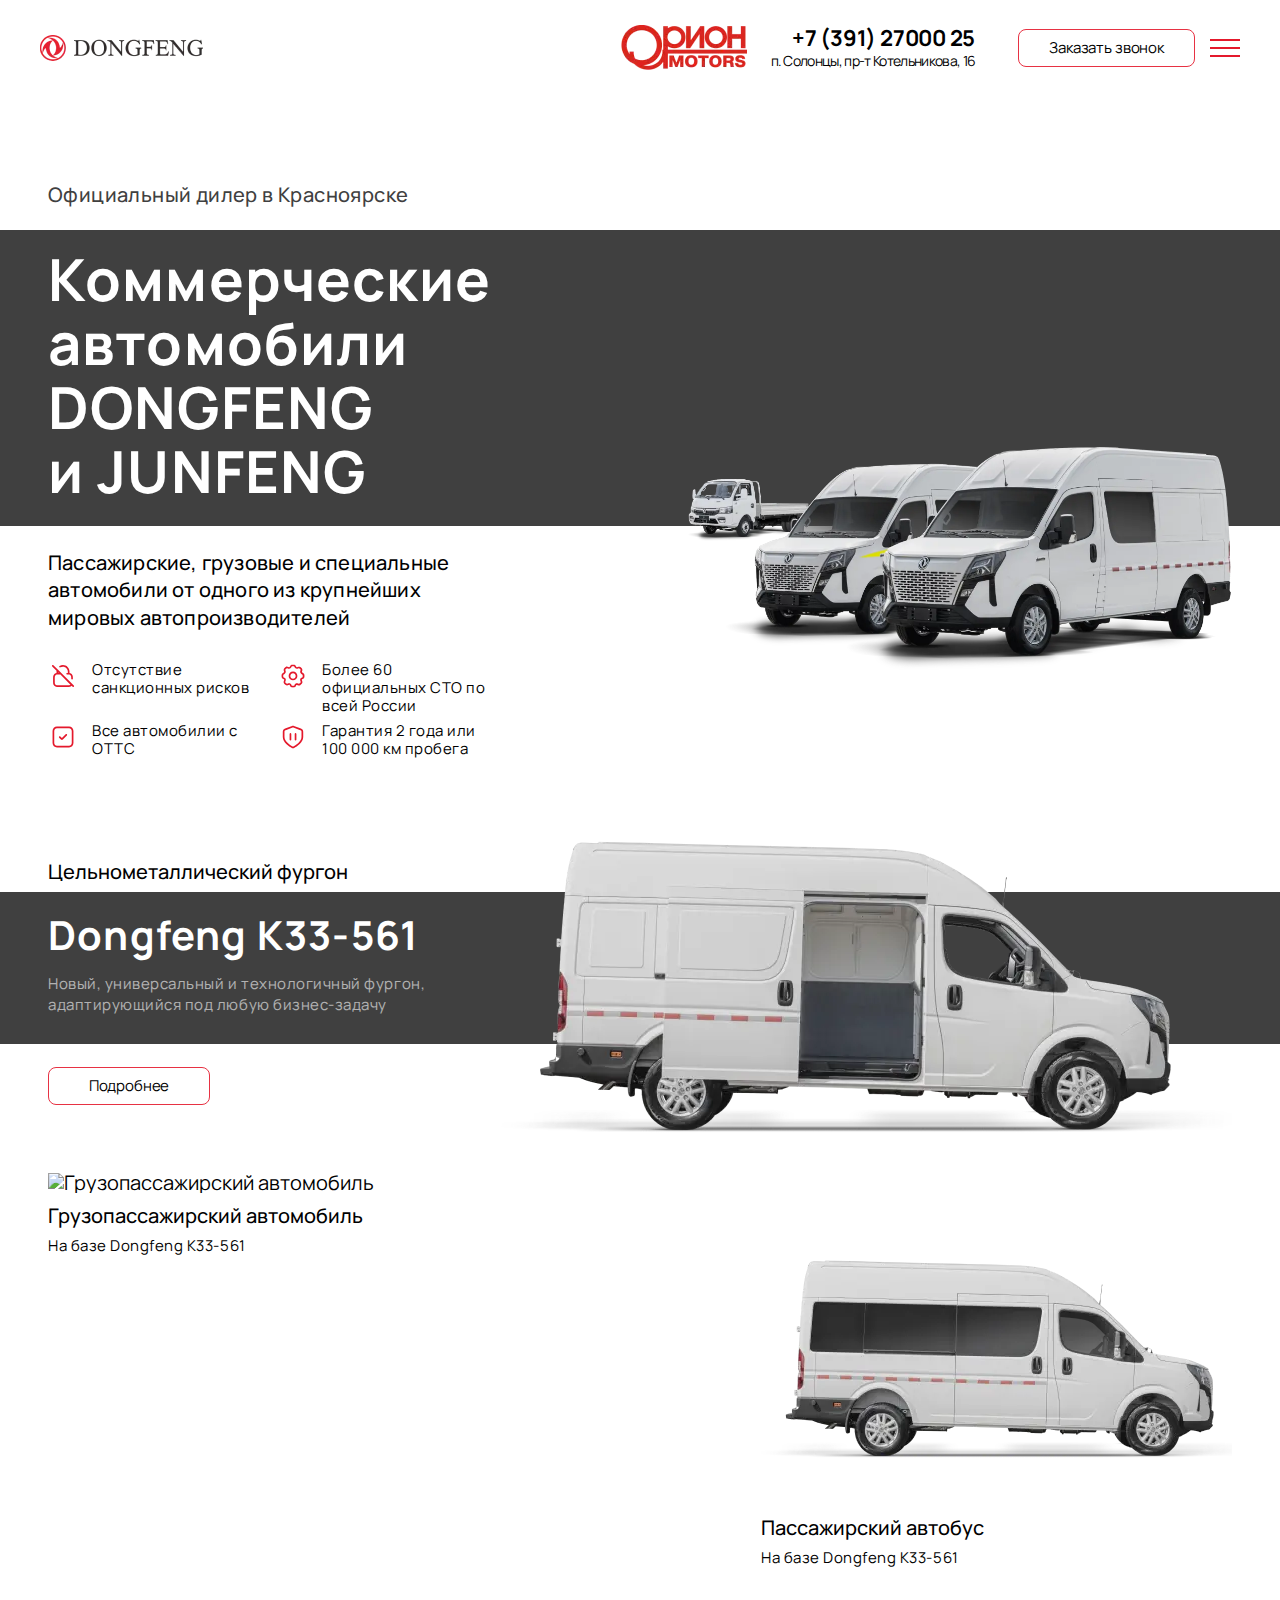
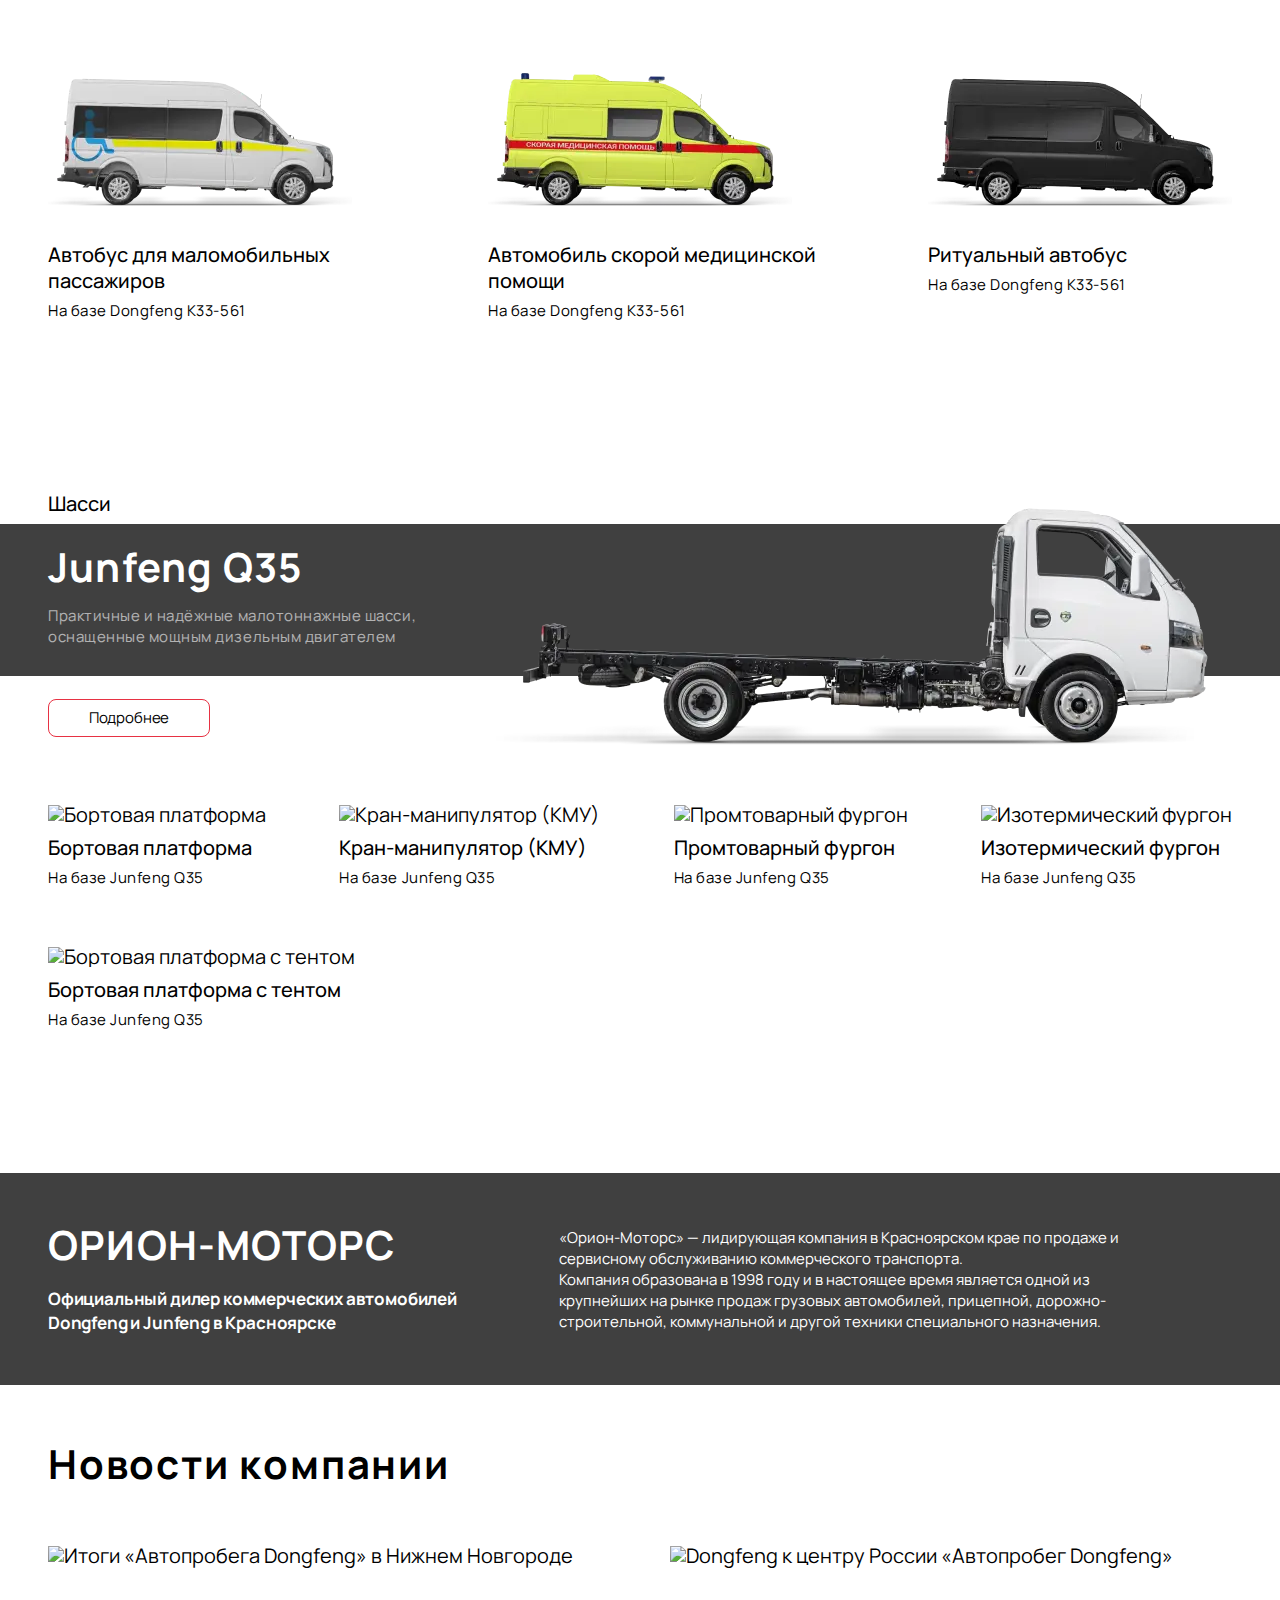
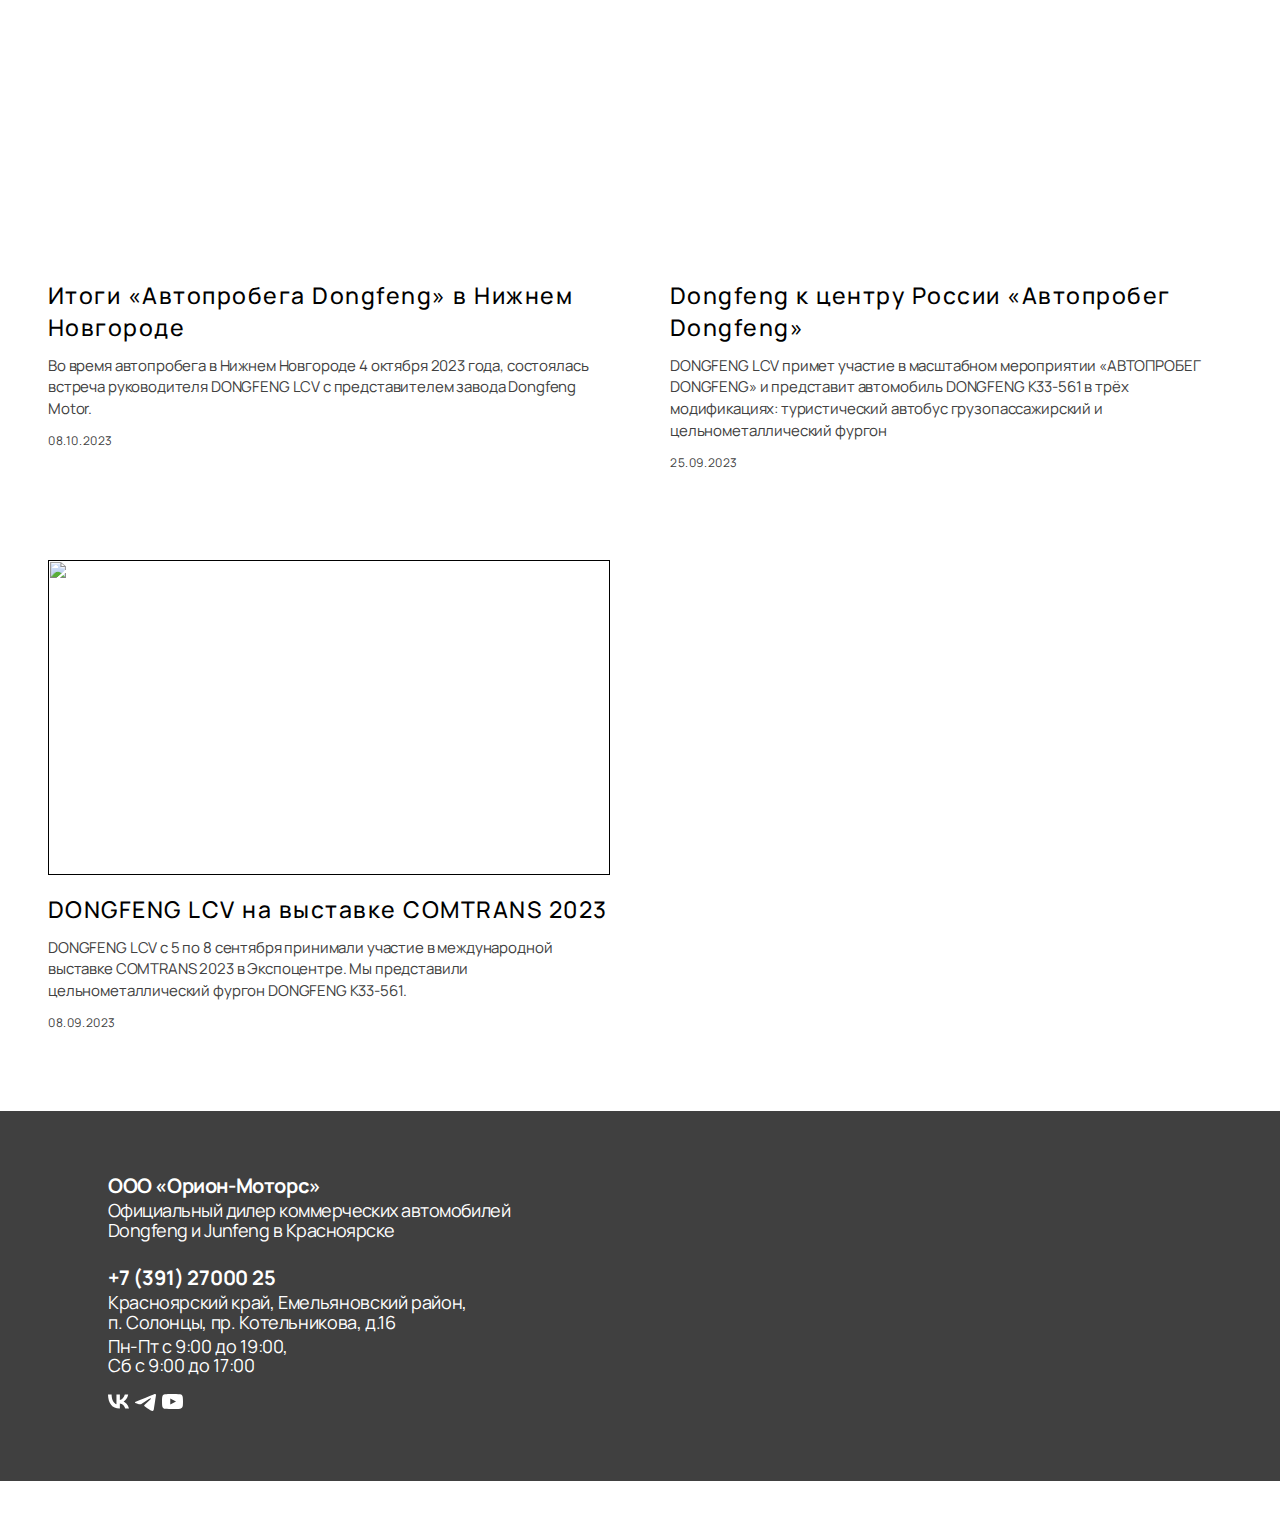
==== commit e8beebe1: "Add files via upload" ====
--- a/index.html
+++ b/index.html
@@ -6,7 +6,7 @@
 	<meta charset="UTF-8">
 	<meta name="format-detection" content="telephone=no">
 	<!-- <style>body{opacity: 0;}</style> -->
-	<link rel="stylesheet" href="css/style.min.css?_v=20231221103828">
+	<link rel="stylesheet" href="css/style.min.css?_v=20231222133148">
 	<link rel="shortcut icon" href="favicon.ico">
 	<!-- <meta name="robots" content="noindex, nofollow"> -->
 	<meta name="viewport" content="width=device-width, initial-scale=1.0">
@@ -16,21 +16,19 @@
 	<div class="wrapper">
 		<header class="header">
 			<div class="header__cont">
-
-
 				<div class="header__body">
-					<a href="" class="header__logo-dongfeng">
+					<a href="index.html" class="header__logo-dongfeng">
 						<picture><source srcset="img/logo-dongfeng.webp" type="image/webp"><img src="img/logo-dongfeng.png" alt="Dongfeng"></picture>
 					</a>
 					<div class="header__menu menu">
 						<nav class="menu__body">
 							<ul class="menu__list">
-								<li class="menu__item"><a href="" class="menu__link">Модельный ряд</a></li>
-								<li class="menu__item"><a href="" class="menu__link">О компании</a></li>
-								<li class="menu__item"><a href="" class="menu__link">Сервис</a></li>
-								<li class="menu__item"><a href="" class="menu__link">Официальный дилер</a></li>
-								<li class="menu__item"><a href="news.html" class="menu__link">Новости</a></li>
-								<li class="menu__item"><a href="" class="menu__link">Контакты</a></li>
+								<li class="menu__item"><a data-goto=".service" data-goto-top="60" href="#" class="menu__link">Модельный ряд</a></li>
+								<li class="menu__item"><a data-goto=".about" href="" class="menu__link">О компании</a></li>
+								<li class="menu__item"><a href="#" class="menu__link">Сервис</a></li>
+								<li class="menu__item"><a data-goto=".dealer-orion" data-goto-top="60" href="#" class="menu__link">Официальный дилер</a></li>
+								<li class="menu__item"><a data-goto=".news" data-goto-top="60" href="#" class="menu__link">Новости</a></li>
+								<li class="menu__item"><a data-goto=".contacts" href="#" class="menu__link">Контакты</a></li>
 							</ul>
 						</nav>
 					</div>
@@ -42,7 +40,8 @@
 							<a class="header__phone" href="http://+73912700025">+7 (391) 27000 25</a>
 							<div class="header__loc">п. Солонцы, пр-т Котельникова, 16</div>
 						</div>
-						<a data-da=".menu__body, 490" href="" class="header__request request">Заказать звонок</a>
+						<a data-da=".menu__body, 490" data-modal="1" href="" class="header__request request js-open-modal">Заказать
+							звонок</a>
 					</div>
 					<button type="button" class="menu__icon icon-menu"><span></span></button>
 				</div>
@@ -54,7 +53,7 @@
 				<div class="about__container">
 					<div class="about__body">
 						<div class="about__label">
-							<h3>Официальный дилер в Красноярске</h3>
+							<h3>Официальный дилер <span> в Красноярске</span></h3>
 						</div>
 						<div class="about__title">
 							<h1>Коммерческие автомобили DONGFENG <br> и JUNFENG</h1>
@@ -335,7 +334,7 @@
 						<div class="news__inner">
 							<div class="news__list">
 								<div class="news__item">
-									<a href="" class="news__elem">
+									<a href="news.html" class="news__elem">
 										<div class="news__image">
 											<picture><source data-srcset="img/news/1.webp" type="image/webp"><img data-src="img/news/1.jpg" alt="Итоги «Автопробега Dongfeng» в Нижнем Новгороде" class="lazyload" /></picture>
 										</div>
@@ -444,32 +443,47 @@
 			</div>
 		</footer>
 	</div>
-	<!-- От сборки -->
-	<!-- 
-<div id="popup" aria-hidden="true" class="popup">
-	<div class="popup__wrapper">
-		<div class="popup__content">
-			<button data-close type="button" class="popup__close">Закрыть</button>
-			<div class="popup__text">
+	<div class="modal modal-search" data-modal="1">
+		<button class="form-request__close js-modal-close"><svg xmlns="http://www.w3.org/2000/svg" width="24" height="24" viewBox="0 0 24 24">
+				<g clip-path="url(#clip0_1101_4289)">
+					<path d="M22.909 1.09094L1.09082 22.9091" stroke-width="2" stroke-linecap="round" stroke-linejoin="round" />
+					<path d="M1.09082 1.09094L22.909 22.9091" stroke-width="2" stroke-linecap="round" stroke-linejoin="round" />
+				</g>
+				<defs>
+					<clipPath id="clip0_1101_4289">
+						<rect width="24" height="24" fill="white" />
+					</clipPath>
+				</defs>
+			</svg></button>
+		<div class="form-request__body">
+
+			<div class="form-request__title">
+				<h2>Обратный звонок</h2>
 			</div>
+			<div class="form-request__text">
+				<p>Заполните поля ниже и менеджер отдела продаж перезвонит Вам в ближайшее время</p>
+			</div>
+			<form class="form-request__form">
+				<div class="form-request__name">
+					<input placeholder="Ваше имя" type="text" name="" id="">
+				</div>
+				<div class="form-request__phone">
+					<button><img src="img/icons/13.svg" alt="icon"></button>
+					<input placeholder="+7 (999) 999-99-99" type="text" class="tel" name="" id="">
+				</div>
+				<div class="form-request__button">
+					<button class="request-two">Перезвоните мне</button>
+				</div>
+				<div class="form-request__politics">
+					<p>Отправляя заявку я согласен на обработку запроса и дальнейшую коммуникацию.</p>
+				</div>
+			</form>
 		</div>
+
 	</div>
-</div>
- -->
-
-
-	<!-- Хист модал -->
-	<!-- Кнопка открытия модального окна -->
-	<!-- <a href="#" data-hystmodal="#myModal">Open modal with id=myModal</a> -->
-	<!-- <div class="hystmodal" id="myModal" aria-hidden="true">
-    <div class="hystmodal__wrap">
-        <div class="hystmodal__window" role="dialog" aria-modal="true">
-            <button data-hystclose class="hystmodal__close">Закрыть</button>
-            You modal HTML markup
-        </div>
-    </div>
-</div> -->
-	<script src="js/app.min.js?_v=20231221103828"></script>
+
+	<div class="overlay js-overlay-modal"></div>
+	<script src="js/app.min.js?_v=20231222133148"></script>
 </body>
 
 </html>--- a/css/style.min.css
+++ b/css/style.min.css
@@ -1 +1 @@
-@charset "UTF-8";:root{--c1:#fff;--c2:#404040;--c3:#e73243;--c4:#e4192c;--f13:0.8125rem;--f12:0.75rem;--f14:0.875rem;--f15:0.9375rem;--f16:1rem;--f17:1.0625rem;--f18:1.125rem;--f20:1.25rem;--f22:1.375rem;--f23:1.4375rem;--f40:2.5rem;--f58:3.625rem;--f89:5.5625rem}@font-face{font-family:Manrope;font-display:swap;src:url(../fonts/Manrope-Bold.woff2) format("woff2"),url(../fonts/Manrope-Bold.woff) format("woff");font-weight:700;font-style:normal}@font-face{font-family:Manrope;font-display:swap;src:url(../fonts/Manrope-Medium.woff2) format("woff2"),url(../fonts/Manrope-Medium.woff) format("woff");font-weight:500;font-style:normal}@font-face{font-family:Manrope;font-display:swap;src:url(../fonts/Manrope-Regular.woff2) format("woff2"),url(../fonts/Manrope-Regular.woff) format("woff");font-weight:400;font-style:normal}*{padding:0;margin:0;border:0}*,:after,:before{-webkit-box-sizing:border-box;box-sizing:border-box}body,html{height:100%;min-width:320px}body{color:#000;line-height:1;font-family:Manrope;font-size:1.25rem;-ms-text-size-adjust:100%;-moz-text-size-adjust:100%;-webkit-text-size-adjust:100%;-webkit-font-smoothing:antialiased;-moz-osx-font-smoothing:grayscale}button,input,textarea{font-family:Manrope;font-size:inherit}button{cursor:pointer;color:inherit;background-color:inherit}a{color:inherit}a:link,a:visited{text-decoration:none}a:hover{text-decoration:none}ul li{list-style:none}img{vertical-align:top}h1,h2,h3,h4,h5,h6{font-weight:inherit;font-size:inherit}.lock body{overflow:hidden;-ms-touch-action:none;touch-action:none}.wrapper{min-height:100%;display:-webkit-box;display:-ms-flexbox;display:flex;-webkit-box-orient:vertical;-webkit-box-direction:normal;-ms-flex-direction:column;flex-direction:column;overflow:hidden}.wrapper>main{-webkit-box-flex:1;-ms-flex:1 1 auto;flex:1 1 auto}.wrapper>*{min-width:0}[class*=__container]{max-width:74rem;-webkit-box-sizing:content-box;box-sizing:content-box;margin:0 auto;padding:0 .9375rem}[class*=-ibg]{position:relative}[class*=-ibg] img{position:absolute;width:100%;height:100%;top:0;left:0;-o-object-fit:cover;object-fit:cover}[class*=-ibg_contain] img{-o-object-fit:contain;object-fit:contain}.request{font-size:var(--f15);letter-spacing:-.15px;display:-webkit-box;display:-ms-flexbox;display:flex;-webkit-box-align:center;-ms-flex-align:center;align-items:center;-webkit-box-pack:center;-ms-flex-pack:center;justify-content:center;border-radius:8px;border:1px solid #e73243;text-align:center;line-height:18px;white-space:nowrap;height:38px;-webkit-transition:all .3s ease 0s;-o-transition:all .3s ease 0s;transition:all .3s ease 0s}.request-two{font-size:var(--f15);letter-spacing:-.15px;font-weight:500;color:#fff;display:-webkit-box;display:-ms-flexbox;display:flex;-webkit-box-align:center;-ms-flex-align:center;align-items:center;-webkit-box-pack:center;-ms-flex-pack:center;justify-content:center;border-radius:8px;border:1px solid var(--c4);background-color:var(--c4);text-align:center;line-height:18px;white-space:nowrap;height:54px;width:100%;-webkit-transition:all .3s ease 0s;-o-transition:all .3s ease 0s;transition:all .3s ease 0s}.header{padding-left:40px;padding-right:40px}.header__cont{max-width:1920px;margin:0 auto}.header__body{display:-webkit-box;display:-ms-flexbox;display:flex;-webkit-box-align:center;-ms-flex-align:center;align-items:center;min-height:95px}.header__logo-dongfeng{margin-right:86px}.header__logo-dongfeng img{max-width:163px}.header__menu{margin-right:111px;max-width:884px;width:100%}.header__info{max-width:596px;display:-webkit-box;display:-ms-flexbox;display:flex;-webkit-box-align:center;-ms-flex-align:center;align-items:center}.header__logo-orion{margin-right:24px}.header__logo-orion img{max-width:126px}.header__contacts{display:-webkit-box;display:-ms-flexbox;display:flex;-webkit-box-orient:vertical;-webkit-box-direction:normal;-ms-flex-direction:column;flex-direction:column;-webkit-box-align:end;-ms-flex-align:end;align-items:flex-end;margin-right:43px}.header__phone{font-size:var(--f22);font-weight:600;letter-spacing:-.22px;margin-bottom:5px}.header__loc{font-size:var(--f14);letter-spacing:-.675px;white-space:nowrap}.header__request{padding:7px 30px;max-width:184px}.menu__body{text-align:center}.menu__list{display:-webkit-box;display:-ms-flexbox;display:flex;-webkit-box-pack:justify;-ms-flex-pack:justify;justify-content:space-between}.menu__item{margin-right:15px}.menu__item:last-child{margin-right:0}.menu__link{font-size:var(--f16);font-weight:500;line-height:normal;letter-spacing:.96px}.icon-menu{display:none}.footer{padding-top:33px;padding-bottom:33px;background-color:var(--c2)}.footer__body{color:var(--c1);font-size:var(--f15);line-height:115%;letter-spacing:-.45px}.about{margin-bottom:104px;position:relative}.about__body{padding-top:120px;padding-bottom:62px;position:relative}.about__label{font-size:var(--f20);font-weight:500;letter-spacing:.4px;color:var(--c2);margin-bottom:25px}.about__title{max-width:455px;padding-top:17px;padding-bottom:23px;margin-bottom:23px;font-size:var(--f58);font-weight:700;line-height:110%;letter-spacing:1.16px;color:var(--c1);position:relative}.about__title::after{content:"";position:absolute;top:0;left:-200%;width:1000%;height:100%;background-color:#404040;z-index:-1}.about__text{max-width:428px;font-size:var(--f20);font-weight:500;line-height:137.966%;letter-spacing:.2px;margin-bottom:30px}.about__list{display:-webkit-box;display:-ms-flexbox;display:flex;-ms-flex-wrap:wrap;flex-wrap:wrap;margin:0 -10px;margin-top:-7px;max-width:460px}.about__item{-webkit-box-flex:0;-ms-flex:0 1 230px;flex:0 1 230px;padding:0 10px;padding-top:7px}.about__elem{display:-webkit-box;display:-ms-flexbox;display:flex}.about__img{margin-right:14px}.about__img img{width:30px;height:30px}.about__name{font-size:var(--f15);line-height:120%;letter-spacing:.525px}.about__background{position:absolute;bottom:0;right:0}.about__background img{max-width:100%}.about__background2{position:absolute;bottom:0;right:0}.about__background2 img{max-width:614px}.service{margin-bottom:144px}.service__van{position:relative;padding-top:84px;margin-bottom:174px}.service__name{font-size:var(--f20);font-weight:500;margin-bottom:10px}.service__box{padding-top:21px;padding-bottom:29px;margin-bottom:23px;position:relative;color:#fff}.service__box::after{content:"";position:absolute;top:0;left:-200%;width:1000%;height:100%;background-color:#404040;z-index:-1}.service__title{font-size:var(--f40);font-weight:700;margin-bottom:16px;line-height:110%;letter-spacing:1.2px}.service__text{font-size:var(--f15);line-height:140%;letter-spacing:.525px;opacity:.6;max-width:400px}.service__button{max-width:162px;margin-bottom:68px}.service__list{display:-webkit-box;display:-ms-flexbox;display:flex;-webkit-box-pack:justify;-ms-flex-pack:justify;justify-content:space-between;-ms-flex-wrap:wrap;flex-wrap:wrap;margin:0 -20px;margin-top:-60px}.service__item{padding:0 20px;padding-top:60px}.service__image{margin-bottom:10px}.service__image img{max-width:100%}.service__name-car{font-size:var(--f20);font-weight:500;line-height:26px;margin-bottom:8px;max-width:335px}.service__name-base{font-size:var(--f15);line-height:120%;letter-spacing:.525px}.service__chassis{position:relative}.service__background{position:absolute;top:0;right:0}.service__background img{max-width:100%}.service__background2{position:absolute;top:5px;right:0}.service__background2 img{max-width:100%}.dealer-orion{padding-top:50px;padding-bottom:50px;margin-bottom:57px;position:relative}.dealer-orion::after{content:"";position:absolute;top:0;left:-200%;width:1000%;height:100%;background-color:#404040;z-index:-1}.dealer-orion__body{display:-webkit-box;display:-ms-flexbox;display:flex;-webkit-box-align:center;-ms-flex-align:center;align-items:center;color:#fff}.dealer-orion__inner{-webkit-box-flex:0;-ms-flex:0 1 436px;flex:0 1 436px;margin-right:75px}.dealer-orion__title{font-size:var(--f40);font-weight:700;line-height:110%;letter-spacing:1.2px;margin-bottom:20px}.dealer-orion__label{font-size:var(--f17);font-weight:700;line-height:140%;letter-spacing:-.17px}.dealer-orion__content{-webkit-box-flex:0;-ms-flex:0 1 590px;flex:0 1 590px;font-size:var(--f15);line-height:140%}.news{margin-bottom:80px}.news__main-title{font-size:var(--f40);font-weight:700;line-height:110%;letter-spacing:1.8px;margin-bottom:60px}.news__list{display:-webkit-box;display:-ms-flexbox;display:flex;-ms-flex-wrap:wrap;flex-wrap:wrap;margin:0 -30px;margin-top:-89px}.news__item{-webkit-box-flex:0;-ms-flex:0 1 50%;flex:0 1 50%;padding:0 30px;padding-top:89px;display:-webkit-box;display:-ms-flexbox;display:flex}.news__image{position:relative;padding:0 0 56% 0;margin-bottom:18px}.news__image img{width:100%;height:100%;position:absolute;top:0;left:0;-o-object-fit:cover;object-fit:cover}.news__title{font-size:var(--f23);font-weight:500;line-height:normal;letter-spacing:1.495px;margin-bottom:12px}.news__text{color:var(--c2);font-size:var(--f15);line-height:145%;letter-spacing:-.15px;margin-bottom:12px}.news__time{color:var(--c2);font-size:var(--f12);line-height:145%;letter-spacing:.6px}.contacts__container{position:relative}.contacts__body{position:absolute;top:121px;left:0;z-index:2;padding-top:64px;padding-left:60px;padding-bottom:67px;padding-right:60px;background:var(--c2);color:var(--c1)}.contacts__body::after{content:"";position:absolute;top:0;left:-200%;width:1000%;height:100%;background-color:#404040;z-index:-1}.contacts__name{font-size:var(--f20);font-weight:700;line-height:110%;letter-spacing:-.4px;margin-bottom:4px}.contacts__label{font-size:var(--f18);line-height:110%;letter-spacing:-.54px;margin-bottom:26px}.contacts__phone{font-size:var(--f20);font-weight:700;line-height:110%;letter-spacing:-.2px;margin-bottom:4px}.contacts__loc{font-size:var(--f18);line-height:110%;letter-spacing:-.36px;margin-bottom:4px}.contacts__time{font-size:var(--f18);line-height:110%;letter-spacing:-.36px;margin-bottom:18px}.contacts__social{display:-webkit-box;display:-ms-flexbox;display:flex;-webkit-box-align:center;-ms-flex-align:center;align-items:center}.contacts__social a{margin-right:6px}.contacts__social a:last-child{margin-right:0}.contacts__map{position:relative;width:100%;padding-top:31.7%}.contacts__map iframe{position:absolute;top:0;left:0;right:0;bottom:0;width:100%;height:100%}.model-about{margin-bottom:147px}.model-about__content{-webkit-box-flex:0;-ms-flex:0 1 440px;flex:0 1 440px;padding-top:77px;margin-right:45px}.model-about__name{font-size:var(--f20);font-weight:500;letter-spacing:.4px;margin-bottom:22px}.model-about__title{padding-top:9px;padding-bottom:23px;margin-bottom:20px;color:var(--c1);font-size:var(--f89);font-weight:700;line-height:110%;letter-spacing:1.78px;position:relative}.model-about__title::after{content:"";position:absolute;top:0;left:-200%;width:1000%;height:100%;background-color:#404040;z-index:-1}.model-about__title span{display:block}.model-about__text{max-width:420px;color:var(--c2);font-size:var(--f17);font-weight:500;line-height:145%;letter-spacing:.34px;margin-bottom:32px}.model-about__button{max-width:263px}.model-about__slider{-webkit-box-flex:0;-ms-flex:0 1 633px;flex:0 1 633px}.splide__slide{position:relative;padding:0 0 77% 0}.splide__slide img{width:100%;height:100%;position:absolute;top:0;left:0;-o-object-fit:cover;object-fit:cover}.splide__arrows{padding-top:68px;display:-webkit-box;display:-ms-flexbox;display:flex;-webkit-box-pack:center;-ms-flex-pack:center;justify-content:center}.splide__arrow{position:static!important;opacity:1!important;margin-right:40px}.splide__arrow:last-child{margin-right:0}.model-advantage{background-color:var(--c2)}.model-advantage__body{color:var(--c1);padding-top:38px;padding-bottom:47px;display:-webkit-box;display:-ms-flexbox;display:flex}.model-advantage__param{-webkit-box-flex:0;-ms-flex:0 1 360px;flex:0 1 360px;margin-right:94px}.model-advantage__list{display:-webkit-box;display:-ms-flexbox;display:flex;-ms-flex-wrap:wrap;flex-wrap:wrap;margin:0 -25px;margin-top:-40px}.model-advantage__item{display:-webkit-box;display:-ms-flexbox;display:flex;padding:0 25px;padding-top:40px;-webkit-box-flex:0;-ms-flex:0 1 50%;flex:0 1 50%}.model-advantage__elem{display:-webkit-box;display:-ms-flexbox;display:flex;max-width:165px;width:100%}.model-advantage__img{margin-right:20px}.model-advantage__img img{width:38px;height:38px}.model-advantage__name{font-size:var(--f15);font-weight:700;line-height:130%;letter-spacing:-.15px;opacity:.6}.model-advantage__text{-webkit-box-flex:0;-ms-flex:0 1 700px;flex:0 1 700px;font-size:var(--f17);font-weight:700;line-height:150%;letter-spacing:.17px}.model-size{position:relative}.model-size::after{content:"";position:absolute;bottom:0;left:-200%;width:1000%;height:236px;background-color:#404040;z-index:-1}.model-size__body{display:-webkit-box;display:-ms-flexbox;display:flex}.model-size__image{-webkit-box-flex:0;-ms-flex:0 1 335px;flex:0 1 335px;margin-right:105px}.model-size__image img{max-width:100%}.model-size__image_m{display:none;text-align:center}.model-size__image_m img{max-width:100%}.model-size__box{padding-top:32px;-webkit-box-flex:0;-ms-flex:0 1 744px;flex:0 1 744px}.model-size__image-two{margin-bottom:29px}.model-size__image-two img{max-width:100%}.model-size__text{padding-left:14px;color:var(--c1);font-size:17px;font-weight:700;line-height:150%;letter-spacing:.17px}.model-desc{padding-top:114px;margin-bottom:96px}.model-desc__box-one{display:-webkit-box;display:-ms-flexbox;display:flex;margin-bottom:171px}.model-desc__text{color:var(--c2);font-size:var(--f17);font-weight:500;line-height:145%;letter-spacing:.34px}.model-desc__text p{margin-bottom:35px}.model-desc__text p:last-child{margin-bottom:0}.model-desc__text_m{padding-top:34px;-webkit-box-flex:0;-ms-flex:0 1 437px;flex:0 1 437px;margin-right:77px}.model-desc__text_mm{margin-bottom:26px}.model-desc__slider{-webkit-box-flex:0;-ms-flex:0 1 670px;flex:0 1 670px}.model-desc__box-two{display:-webkit-box;display:-ms-flexbox;display:flex}.model-desc__content{-webkit-box-flex:0;-ms-flex:0 1 437px;flex:0 1 437px;margin-left:77px}.model-desc__label{padding-top:21px;padding-bottom:27px;color:var(--c1);font-size:var(--f17);font-weight:700;line-height:150%;letter-spacing:.17px;position:relative}.model-desc__label::after{content:"";position:absolute;top:0;left:-300%;width:1000%;height:100%;background-color:#404040;z-index:-1}.splide__slide{position:relative;padding:0 0 66.5% 0}.splide__slide img{width:100%;height:100%;position:absolute;top:0;left:0;-o-object-fit:cover;object-fit:cover}.splide__arrows{padding-top:29px}.model-param{background-color:var(--c2);padding-top:85px;padding-bottom:53px}.model-param__inner{display:-webkit-box;display:-ms-flexbox;display:flex;-webkit-box-pack:justify;-ms-flex-pack:justify;justify-content:space-between;margin-bottom:50px}.model-param__inner:last-child{margin-bottom:0}.model-param__one{-webkit-box-flex:0;-ms-flex:0 1 354px;flex:0 1 354px;margin-right:15px}.model-param__title{color:var(--c1);font-size:var(--f20);font-weight:700;letter-spacing:-.6px;-webkit-text-decoration-line:underline;text-decoration-line:underline;margin-bottom:8px}.model-param__info{color:var(--c1);font-size:var(--f15);line-height:135%;letter-spacing:-.45px}.model-param__info span{font-weight:700}.model-param__engine-block{-webkit-box-flex:0;-ms-flex:0 1 354px;flex:0 1 354px}.model-param__two{-webkit-box-flex:0;-ms-flex:0 1 354px;flex:0 1 354px;margin-right:15px}.model-param__three{-webkit-box-flex:0;-ms-flex:0 1 354px;flex:0 1 354px;display:-webkit-box;display:-ms-flexbox;display:flex;-webkit-box-orient:vertical;-webkit-box-direction:normal;-ms-flex-direction:column;flex-direction:column}.model-param__cargo-block{margin-top:auto}.model-param__tires-block{-webkit-box-flex:0;-ms-flex:0 1 354px;flex:0 1 354px}.model-variant{margin-top:-138px}.model-variant__content{margin-right:18px;padding-top:186px;-webkit-box-flex:0;-ms-flex:0 1 436px;flex:0 1 436px}.model-variant__text{margin-bottom:33px;color:var(--c2);font-size:var(--f17);font-weight:500;line-height:145%;letter-spacing:.34px}.model-variant__box{display:-webkit-box;display:-ms-flexbox;display:flex}.model-variant__item{-webkit-box-flex:0;-ms-flex:0 1 198px;flex:0 1 198px;margin-right:40px;display:-webkit-box;display:-ms-flexbox;display:flex}.model-variant__item:last-child{margin-right:0}.model-variant__item img{width:22px;height:22px;margin-right:20px}.model-variant__item p{color:var(--c2);font-size:var(--f15);font-weight:500;line-height:130%;letter-spacing:.3px}.model-variant__image{margin-right:-100%}.model-variant__image img{max-width:100%}.model-request{margin-top:-74px;padding-top:92px;padding-bottom:116px;background-color:var(--c2)}.model-request__title{margin-bottom:27px;color:var(--c1);font-size:var(--f40);font-weight:700;line-height:110%;letter-spacing:1.2px}.model-request__text{color:var(--c1);font-size:var(--f17);font-weight:700;line-height:140%;letter-spacing:-.17px;max-width:972px;margin-bottom:72px}.model-request__form input{outline:0;max-width:300px;width:100%;padding-top:20px;padding-bottom:20px;padding-right:20px;background-color:var(--c2);color:var(--c1);font-size:var(--f17);font-weight:500;line-height:140%;letter-spacing:-.17px}.model-request__form input::-webkit-input-placeholder{color:var(--c1);font-size:var(--f17);font-weight:500;line-height:140%;letter-spacing:-.17px;opacity:.6}.model-request__form input::-moz-placeholder{color:var(--c1);font-size:var(--f17);font-weight:500;line-height:140%;letter-spacing:-.17px;opacity:.6}.model-request__form input:-ms-input-placeholder{color:var(--c1);font-size:var(--f17);font-weight:500;line-height:140%;letter-spacing:-.17px;opacity:.6}.model-request__form input::-ms-input-placeholder{color:var(--c1);font-size:var(--f17);font-weight:500;line-height:140%;letter-spacing:-.17px;opacity:.6}.model-request__form input::placeholder{color:var(--c1);font-size:var(--f17);font-weight:500;line-height:140%;letter-spacing:-.17px;opacity:.6}.model-request__item{-webkit-box-flex:0;-ms-flex:0 1 300px;flex:0 1 300px;position:relative}.model-request__item::after{content:"";position:absolute;bottom:0;left:0;background-color:#969696;height:1px;width:100%}.model-request__name{margin-right:24px}.model-request__phone{padding-left:42px;margin-right:24px;position:relative}.model-request__phone button{position:absolute;top:0;left:0;padding-top:25px}.model-request__phone button img{max-width:100%}.model-request__phone button img:nth-child(2){padding-top:5px}.model-request__phone::after{content:"";position:absolute;bottom:0;left:0;background-color:#969696;height:1px;width:100%}.model-request__mail{margin-right:24px}.model-request__button{max-width:214px;width:100%;height:64px;color:var(--c1);font-size:var(--f17);font-weight:500;line-height:145%;letter-spacing:-.17px;border:1px solid var(--c4)}.splide__container{-webkit-box-sizing:border-box;box-sizing:border-box;position:relative}.splide__list{-webkit-backface-visibility:hidden;backface-visibility:hidden;display:-ms-flexbox;display:-webkit-box;display:flex;height:100%;margin:0!important;padding:0!important}.splide.is-initialized:not(.is-active) .splide__list{display:block}.splide__pagination{-ms-flex-align:center;-webkit-box-align:center;align-items:center;display:-ms-flexbox;display:-webkit-box;display:flex;-ms-flex-wrap:wrap;flex-wrap:wrap;-ms-flex-pack:center;-webkit-box-pack:center;justify-content:center;margin:0;pointer-events:none}.splide__pagination li{display:inline-block;line-height:1;list-style-type:none;margin:0;pointer-events:auto}.splide:not(.is-overflow) .splide__pagination{display:none}.splide__progress__bar{width:0}.splide{position:relative;visibility:hidden}.splide.is-initialized,.splide.is-rendered{visibility:visible}.splide__slide{-webkit-backface-visibility:hidden;backface-visibility:hidden;-webkit-box-sizing:border-box;box-sizing:border-box;-ms-flex-negative:0;flex-shrink:0;list-style-type:none!important;margin:0;position:relative}.splide__slide img{vertical-align:bottom}.splide__spinner{-webkit-animation:splide-loading 1s linear infinite;animation:splide-loading 1s linear infinite;border:2px solid #999;border-left-color:transparent;border-radius:50%;bottom:0;contain:strict;display:inline-block;height:20px;left:0;margin:auto;position:absolute;right:0;top:0;width:20px}.splide__sr{clip:rect(0 0 0 0);border:0;height:1px;margin:-1px;overflow:hidden;padding:0;position:absolute;width:1px}.splide__toggle.is-active .splide__toggle__play,.splide__toggle__pause{display:none}.splide__toggle.is-active .splide__toggle__pause{display:inline}.splide__track{overflow:hidden;position:relative;z-index:0}@-webkit-keyframes splide-loading{0%{-webkit-transform:rotate(0);transform:rotate(0)}to{-webkit-transform:rotate(1turn);transform:rotate(1turn)}}@keyframes splide-loading{0%{-webkit-transform:rotate(0);transform:rotate(0)}to{-webkit-transform:rotate(1turn);transform:rotate(1turn)}}.splide__track--draggable{-webkit-touch-callout:none;-webkit-user-select:none;-ms-user-select:none;-moz-user-select:none;user-select:none}.splide__track--fade>.splide__list>.splide__slide{margin:0!important;opacity:0;z-index:0}.splide__track--fade>.splide__list>.splide__slide.is-active{opacity:1;z-index:1}.splide--rtl{direction:rtl}.splide__track--ttb>.splide__list{display:block}.splide__arrow{-ms-flex-align:center;-webkit-box-align:center;align-items:center;background:#ccc;border:0;border-radius:50%;cursor:pointer;display:-ms-flexbox;display:-webkit-box;display:flex;height:2em;-ms-flex-pack:center;-webkit-box-pack:center;justify-content:center;opacity:.7;padding:0;position:absolute;top:50%;-webkit-transform:translateY(-50%);-ms-transform:translateY(-50%);transform:translateY(-50%);width:2em;z-index:1}.splide__arrow svg{fill:#000;height:1.2em;width:1.2em}.splide__arrow:hover:not(:disabled){opacity:.9}.splide__arrow:disabled{opacity:.3}.splide__arrow:focus-visible{outline:3px solid #0bf;outline-offset:3px}.splide__arrow--prev{left:1em}.splide__arrow--prev svg{-webkit-transform:scaleX(-1);-ms-transform:scaleX(-1);transform:scaleX(-1)}.splide__arrow--next{right:1em}.splide.is-focus-in .splide__arrow:focus{outline:3px solid #0bf;outline-offset:3px}.splide__pagination{bottom:.5em;left:0;padding:0 1em;position:absolute;right:0;z-index:1}.splide__pagination__page{background:#ccc;border:0;border-radius:50%;display:inline-block;height:8px;margin:3px;opacity:.7;padding:0;position:relative;-webkit-transition:-webkit-transform .2s linear;transition:-webkit-transform .2s linear;-o-transition:transform .2s linear;transition:transform .2s linear;transition:transform .2s linear,-webkit-transform .2s linear;width:8px}.splide__pagination__page.is-active{background:#fff;-webkit-transform:scale(1.4);-ms-transform:scale(1.4);transform:scale(1.4);z-index:1}.splide__pagination__page:hover{cursor:pointer;opacity:.9}.splide__pagination__page:focus-visible{outline:3px solid #0bf;outline-offset:3px}.splide.is-focus-in .splide__pagination__page:focus{outline:3px solid #0bf;outline-offset:3px}.splide__progress__bar{background:#ccc;height:3px}.splide__slide{-webkit-tap-highlight-color:transparent}.splide__slide:focus{outline:0}@supports (outline-offset:-3px){.splide__slide:focus-visible{outline:3px solid #0bf;outline-offset:-3px}}@supports (outline-offset:-3px){.splide.is-focus-in .splide__slide:focus{outline:3px solid #0bf;outline-offset:-3px}}.splide__toggle{cursor:pointer}.splide__toggle:focus-visible{outline:3px solid #0bf;outline-offset:3px}.splide.is-focus-in .splide__toggle:focus{outline:3px solid #0bf;outline-offset:3px}.splide__track--nav>.splide__list>.splide__slide{border:3px solid transparent;cursor:pointer}.splide__track--nav>.splide__list>.splide__slide.is-active{border:3px solid #000}.splide__arrows--rtl .splide__arrow--prev{left:auto;right:1em}.splide__arrows--rtl .splide__arrow--prev svg{-webkit-transform:scaleX(1);-ms-transform:scaleX(1);transform:scaleX(1)}.splide__arrows--rtl .splide__arrow--next{left:1em;right:auto}.splide__arrows--rtl .splide__arrow--next svg{-webkit-transform:scaleX(-1);-ms-transform:scaleX(-1);transform:scaleX(-1)}.splide__arrows--ttb .splide__arrow{left:50%;-webkit-transform:translate(-50%);-ms-transform:translate(-50%);transform:translate(-50%)}.splide__arrows--ttb .splide__arrow--prev{top:1em}.splide__arrows--ttb .splide__arrow--prev svg{-webkit-transform:rotate(-90deg);-ms-transform:rotate(-90deg);transform:rotate(-90deg)}.splide__arrows--ttb .splide__arrow--next{bottom:1em;top:auto}.splide__arrows--ttb .splide__arrow--next svg{-webkit-transform:rotate(90deg);-ms-transform:rotate(90deg);transform:rotate(90deg)}.splide__pagination--ttb{bottom:0;display:-ms-flexbox;display:-webkit-box;display:flex;-ms-flex-direction:column;-webkit-box-orient:vertical;-webkit-box-direction:normal;flex-direction:column;left:auto;padding:1em 0;right:.5em;top:0}@media (min-width:47.99875em){.model-about__body{display:-webkit-box;display:-ms-flexbox;display:flex}}@media (min-width:580px){.model-request__form{display:-webkit-box;display:-ms-flexbox;display:flex}}@media (min-width:630px){.about__background2{display:none}}@media (min-width:1100px){.model-variant__body{display:-webkit-box;display:-ms-flexbox;display:flex}}@media (min-width:1550px){.contacts__body::after{display:none}}@media (max-width:1919px){.header__info{margin-right:15px;-webkit-box-pack:end;-ms-flex-pack:end;justify-content:flex-end;margin-left:auto}.menu{position:fixed;z-index:100;top:0;right:-100%;max-width:360px;width:100%;height:auto;-webkit-transition:all .3s ease 0s;-o-transition:all .3s ease 0s;transition:all .3s ease 0s;background:#f7f7f7;padding-top:116px;padding-bottom:70px;margin-right:0;overflow:hidden}.menu::after{content:"";position:fixed;top:0;right:-100%;max-width:360px;width:100%;min-height:80px;background:#f7f7f7;-webkit-transition:all .3s ease 0s;-o-transition:all .3s ease 0s;transition:all .3s ease 0s;z-index:110}.menu-open .menu{right:0;overflow:auto}.menu-open .menu::after{right:0}.menu__list{-webkit-box-orient:vertical;-webkit-box-direction:normal;-ms-flex-direction:column;flex-direction:column;-webkit-box-align:center;-ms-flex-align:center;align-items:center}.menu__item{margin-right:0;margin-bottom:30px}.menu__item:last-child{margin-bottom:0}.icon-menu{display:block;position:relative;width:1.875rem;height:1.125rem;cursor:pointer;z-index:115}.icon-menu span,.icon-menu::after,.icon-menu::before{content:"";-webkit-transition:all .3s ease 0s;-o-transition:all .3s ease 0s;transition:all .3s ease 0s;right:0;position:absolute;width:100%;height:.125rem;background-color:var(--c4)}.icon-menu::before{top:0}.icon-menu::after{bottom:0}.icon-menu span{top:calc(50% - .0625rem)}.menu-open .icon-menu span{width:0}.menu-open .icon-menu::before{top:calc(50% - .0625rem);-webkit-transform:rotate(-45deg);-ms-transform:rotate(-45deg);transform:rotate(-45deg)}.menu-open .icon-menu::after{bottom:calc(50% - .0625rem);-webkit-transform:rotate(45deg);-ms-transform:rotate(45deg);transform:rotate(45deg)}}@media (max-width:1880px){.about__background img{max-width:1000px}.about__background{bottom:46px}}@media (max-width:1700px){.model-variant{margin-top:0;padding-bottom:60px}.model-variant__content{padding-top:60px;-webkit-box-flex:0;-ms-flex:0 0 436px;flex:0 0 436px}.model-variant__image{margin-right:-50px}.model-request{margin-top:0}}@media (max-width:1550px){.about__background img{max-width:800px}.about__background{bottom:97px}.contacts__body{position:static}}@media (max-width:1500px){.service__van{padding-top:0}.service__background{top:-90px}.service__background2{top:5px}}@media (max-width:1280px){.about__body{padding-top:90px;padding-bottom:0}.about__background img{max-width:600px}.about__background{bottom:84px}}@media (max-width:1150px){.service__background img{max-width:600px}.service__background{top:-62px}.service__background2 img{max-width:600px}.service__background2{top:40px}.model-param__inner{max-width:723px;-ms-flex-wrap:wrap;flex-wrap:wrap;margin:0 auto;margin-bottom:50px}.model-param__inner:last-child{margin-bottom:0}.model-param__two{margin-right:0;margin-bottom:50px}.model-param__three{-webkit-box-orient:horizontal;-webkit-box-direction:normal;-ms-flex-direction:row;flex-direction:row;-webkit-box-flex:0;-ms-flex:0 1 auto;flex:0 1 auto;margin-right:0}.model-param__brake-block{-webkit-box-flex:0;-ms-flex:0 1 354px;flex:0 1 354px;margin-right:15px}.model-param__cargo-block{-webkit-box-flex:0;-ms-flex:0 1 354px;flex:0 1 354px;margin-top:0}}@media (max-width:1100px){.model-advantage__text{-webkit-box-flex:0;-ms-flex:0 1 400px;flex:0 1 400px}.model-variant__box{-webkit-box-pack:center;-ms-flex-pack:center;justify-content:center}.model-variant__image{margin-right:0;text-align:center}}@media (max-width:1090px){.service__button{margin-bottom:0}.service__inner{max-width:892px;margin:0 auto}.service__list{-webkit-box-pack:start;-ms-flex-pack:start;justify-content:flex-start}.service__item{-webkit-box-flex:0;-ms-flex:0 1 304px;flex:0 1 304px}.service__image{position:relative;padding:0 0 67% 0;margin-bottom:10px}.service__image img{width:100%;height:100%;position:absolute;top:0;left:0;-o-object-fit:cover;object-fit:cover}}@media (max-width:1050px){.model-about__slider{padding-top:80px}.model-advantage{margin-bottom:40px}.model-size::after{bottom:auto;top:250px;height:350px}.model-size__body{padding-bottom:34px}.model-size__image{display:none}.model-size__image_m{display:block}.model-size__box{-webkit-box-flex:0;-ms-flex:0 1 auto;flex:0 1 auto}.model-size__image-two{text-align:center}.model-size__text{color:var(--c2)}}@media (max-width:990px){:root{--f58:2.75rem;--f20:1.125rem;--f40:2.125rem}.header__logo-dongfeng{margin-right:25px}.header__info{max-width:100%}.header__logo-orion{margin-bottom:14px;margin-right:0}.menu__list{margin-bottom:70px}.about__background{right:auto;left:385px}}@media (max-width:905px){.service__inner{max-width:568px}}@media (max-width:900px){:root{--f89:2.75rem}}@media (max-width:880px){.service__box::after{height:152px}.service__box{margin-bottom:33px;padding-bottom:0}.service__title{margin-bottom:196px}.service__title span{display:block;padding-top:5px}.service__title_m{margin-bottom:89px}.service__text{color:var(--c2)}.service__background img{max-width:360px!important}.service__background{right:auto;top:130px!important;left:-50px}.service__background2 img{max-width:360px!important}.service__background2{right:auto;top:92px!important;left:-25px}}@media (max-width:810px){.dealer-orion__body{-webkit-box-orient:vertical;-webkit-box-direction:normal;-ms-flex-direction:column;flex-direction:column;-webkit-box-align:start;-ms-flex-align:start;align-items:flex-start}.dealer-orion__inner{-webkit-box-flex:0;-ms-flex:0 1 auto;flex:0 1 auto;margin-right:0;margin-bottom:25px}.dealer-orion__content{-webkit-box-flex:0;-ms-flex:0 1 auto;flex:0 1 auto}.model-advantage__param{margin-right:25px}.model-advantage__list{margin:0 -4px;margin-top:-18px}.model-advantage__item{padding:0 4px;padding-top:18px}}@media (max-width:770px){.header__contacts{margin-right:0;-webkit-box-align:center;-ms-flex-align:center;align-items:center;-webkit-box-orient:vertical;-webkit-box-direction:reverse;-ms-flex-direction:column-reverse;flex-direction:column-reverse;padding-top:14px}.header__phone{padding-top:14px}}@media (max-width:730px){.about__background img{max-width:400px}.about__background{bottom:135px;left:400px}}@media (max-width:670px){.model-size::after{height:300px;top:200px}}@media (max-width:650px){.model-advantage__body{-webkit-box-orient:vertical;-webkit-box-direction:reverse;-ms-flex-direction:column-reverse;flex-direction:column-reverse;padding-bottom:36px}.model-advantage__param{-webkit-box-flex:0;-ms-flex:0 1 auto;flex:0 1 auto;margin:0 auto;margin-right:0}.model-advantage__text{-webkit-box-flex:0;-ms-flex:0 1 auto;flex:0 1 auto;margin-bottom:27px;line-height:140%}}@media (max-width:630px){.about__body{padding-top:60px}.about__title{margin-bottom:187px;letter-spacing:0}.about__background{left:auto;bottom:auto;top:340px;display:none}.about__background2{left:0;bottom:auto;top:250px}}@media (max-width:600px){.service__item{-webkit-box-flex:0;-ms-flex:0 1 50%;flex:0 1 50%}.news__item{-webkit-box-flex:1;-ms-flex:1 1 100%;flex:1 1 100%}}@media (max-width:580px){.model-request__item{margin-bottom:25px}.model-request__name{-webkit-box-flex:0;-ms-flex:0 1 300px;flex:0 1 300px;margin-right:0}.model-request__phone{-webkit-box-flex:0;-ms-flex:0 1 300px;flex:0 1 300px;margin-right:0}.model-request__mail{-webkit-box-flex:0;-ms-flex:0 1 300px;flex:0 1 300px;margin-right:0}.model-request__button{max-width:320px;margin:0 auto}}@media (max-width:554px){.model-size::after{height:250px;top:150px}}@media (max-width:490px){.header__logo-dongfeng{position:relative;z-index:110}.header__request{margin:0 auto;margin-top:14px}.menu{max-width:100%}}@media (max-width:450px){.model-size::after{height:186px}.model-size__image_m img{max-width:260px}}@media (max-width:430px){.model-variant__image img{left:-20%!important}}@media (max-width:387px){.about__background2{top:236px}}@media (max-width:61.99875em){.service__van{margin-bottom:120px}.service__background img{max-width:500px}.service__background{top:-48px}.service__background2 img{max-width:500px}.service__background2{top:62px}.dealer-orion__inner{margin-right:25px}.model-desc{padding-top:60px}.model-desc__text_m{margin-right:30px;padding-top:0}.model-desc__content{margin-left:30px}.model-request{padding-top:70px;padding-bottom:90px}.model-request__name{margin-bottom:25px;-webkit-box-flex:0;-ms-flex:0 1 45%;flex:0 1 45%}.model-request__phone{margin-bottom:25px;-webkit-box-flex:0;-ms-flex:0 1 45%;flex:0 1 45%}.model-request__mail{-webkit-box-flex:0;-ms-flex:0 1 45%;flex:0 1 45%}.model-request__button{-webkit-box-flex:0;-ms-flex:0 1 45%;flex:0 1 45%}}@media (max-width:47.99875em){.menu{height:100%}.about{margin-bottom:60px}.service{margin-bottom:60px}.service__van{margin-bottom:60px}.news__main-title{margin-bottom:33px;font-size:30px}.news__list{margin:0 -15px;margin-top:-60px}.news__item{padding:0 15px;padding-top:60px}.contacts__body{padding-left:20px;padding-right:20px}.contacts__map{padding-top:70%}.model-about{margin-bottom:80px}.model-about__content{padding-top:60px}.model-about__slider{max-width:500px;margin:0 auto;padding-top:12px}.model-size__text{font-weight:400;font-size:var(--f15)}.model-desc__box-one{-webkit-box-orient:vertical;-webkit-box-direction:reverse;-ms-flex-direction:column-reverse;flex-direction:column-reverse;margin-bottom:77px}.model-desc__text_m{-webkit-box-flex:0;-ms-flex:0 1 auto;flex:0 1 auto;margin-right:0}.model-desc__slider{-webkit-box-flex:0;-ms-flex:0 1 auto;flex:0 1 auto;margin-bottom:20px}.model-desc__box-two{-webkit-box-orient:vertical;-webkit-box-direction:normal;-ms-flex-direction:column;flex-direction:column}.model-desc__content{margin-left:0;-webkit-box-flex:0;-ms-flex:0 1 auto;flex:0 1 auto}.splide__arrows{padding-top:39px}.model-param{padding-top:60px}.model-param__inner{-webkit-box-orient:vertical;-webkit-box-direction:normal;-ms-flex-direction:column;flex-direction:column;max-width:354px;margin-bottom:20px}.model-param__one{-webkit-box-flex:1;-ms-flex:auto;flex:auto;margin-right:0;margin-bottom:20px}.model-param__engine-block{-webkit-box-flex:1;-ms-flex:auto;flex:auto;margin-bottom:20px}.model-param__two{-webkit-box-flex:1;-ms-flex:auto;flex:auto;margin-bottom:20px}.model-param__three{-webkit-box-orient:vertical;-webkit-box-direction:normal;-ms-flex-direction:column;flex-direction:column;-webkit-box-flex:0;-ms-flex:0 1 auto;flex:0 1 auto}.model-param__brake-block{margin-right:0;-webkit-box-flex:1;-ms-flex:auto;flex:auto;margin-bottom:20px}.model-param__cargo-block{-webkit-box-flex:1;-ms-flex:auto;flex:auto}.model-param__tires-block{-webkit-box-flex:1;-ms-flex:auto;flex:auto}.model-request__title{font-size:30px}}@media (max-width:29.99875em){.about{margin-bottom:46px}.about__body{padding-top:29px}.about__background2{top:217px}.service__list{margin:0 -10px;margin-top:-50px}.service__item{padding:0 10px;padding-top:50px}.service__name-car{font-size:var(--f16);line-height:18px}.dealer-orion__inner{margin-bottom:10px}.dealer-orion__title{margin-bottom:10px}.news{margin-bottom:70px}.news__list{margin-top:-20px}.news__item{padding-top:20px}.contacts__map{padding-top:108%}.model-about{margin-bottom:30px}.model-about__text{font-size:var(--f18);color:inherit}.model-advantage{margin-bottom:0}.model-desc__label{padding-top:9px;padding-bottom:8px}.model-desc__label span{display:block}.model-param{padding-top:30px;padding-bottom:30px}.model-variant__body{padding-bottom:240px}.model-variant__image{position:relative}.model-variant__image img{position:absolute;bottom:0;left:-10%;right:10%;min-width:500px;height:210px;bottom:-240px}}@media (min-width:580px) and (max-width:61.99875em){.model-request__form{-ms-flex-wrap:wrap;flex-wrap:wrap;max-width:650px;margin:0 auto}}@media (any-hover:hover){.request:hover{color:#fff;background-color:#e73243}.request-two:hover{color:var(--c4);background-color:var(--c1)}.header__phone:hover{text-decoration:underline}.menu__link:hover{text-decoration:underline}.service__elem:hover .service__name-car{text-decoration:underline}.news__elem:hover .news__title{text-decoration:underline}.contacts__phone:hover{text-decoration:underline}.model-request__button:hover{border:1px solid var(--c4)}}@media screen and (-ms-high-contrast:none){.splide__slide:focus-visible{border:3px solid #0bf}.splide.is-focus-in .splide__slide:focus{border:3px solid #0bf}.splide.is-focus-in .splide__track>.splide__list>.splide__slide:focus{border-color:#0bf}}+@charset "UTF-8";:root{--c1:#fff;--c2:#404040;--c3:#e73243;--c4:#e4192c;--f12:0.75rem;--f13:0.8125rem;--f12:0.75rem;--f14:0.875rem;--f15:0.9375rem;--f16:1rem;--f17:1.0625rem;--f18:1.125rem;--f20:1.25rem;--f22:1.375rem;--f23:1.4375rem;--f30:1.875rem;--f40:2.5rem;--f58:3.625rem;--f89:5.5625rem}@font-face{font-family:Manrope;font-display:swap;src:url(../fonts/Manrope-Bold.woff2) format("woff2"),url(../fonts/Manrope-Bold.woff) format("woff");font-weight:700;font-style:normal}@font-face{font-family:Manrope;font-display:swap;src:url(../fonts/Manrope-Medium.woff2) format("woff2"),url(../fonts/Manrope-Medium.woff) format("woff");font-weight:500;font-style:normal}@font-face{font-family:Manrope;font-display:swap;src:url(../fonts/Manrope-Regular.woff2) format("woff2"),url(../fonts/Manrope-Regular.woff) format("woff");font-weight:400;font-style:normal}*{padding:0;margin:0;border:0}*,:after,:before{-webkit-box-sizing:border-box;box-sizing:border-box}body,html{height:100%;min-width:320px}body{color:#000;line-height:1;font-family:Manrope;font-size:1.25rem;-ms-text-size-adjust:100%;-moz-text-size-adjust:100%;-webkit-text-size-adjust:100%;-webkit-font-smoothing:antialiased;-moz-osx-font-smoothing:grayscale}button,input,textarea{font-family:Manrope;font-size:inherit}button{cursor:pointer;color:inherit;background-color:inherit}a{color:inherit}a:link,a:visited{text-decoration:none}a:hover{text-decoration:none}ul li{list-style:none}img{vertical-align:top}h1,h2,h3,h4,h5,h6{font-weight:inherit;font-size:inherit}.lock body{overflow:hidden;-ms-touch-action:none;touch-action:none}.wrapper{min-height:100%;display:-webkit-box;display:-ms-flexbox;display:flex;-webkit-box-orient:vertical;-webkit-box-direction:normal;-ms-flex-direction:column;flex-direction:column;overflow:hidden}.wrapper>main{-webkit-box-flex:1;-ms-flex:1 1 auto;flex:1 1 auto}.wrapper>*{min-width:0}[class*=__container]{max-width:74rem;-webkit-box-sizing:content-box;box-sizing:content-box;margin:0 auto;padding:0 .9375rem}[class*=-ibg]{position:relative}[class*=-ibg] img{position:absolute;width:100%;height:100%;top:0;left:0;-o-object-fit:cover;object-fit:cover}[class*=-ibg_contain] img{-o-object-fit:contain;object-fit:contain}.request{font-size:var(--f15);letter-spacing:-.15px;display:-webkit-box;display:-ms-flexbox;display:flex;-webkit-box-align:center;-ms-flex-align:center;align-items:center;-webkit-box-pack:center;-ms-flex-pack:center;justify-content:center;border-radius:8px;border:1px solid #e73243;text-align:center;line-height:18px;white-space:nowrap;height:38px;-webkit-transition:all .3s ease 0s;-o-transition:all .3s ease 0s;transition:all .3s ease 0s}.request-two{font-size:var(--f15);letter-spacing:-.15px;font-weight:500;color:#fff;display:-webkit-box;display:-ms-flexbox;display:flex;-webkit-box-align:center;-ms-flex-align:center;align-items:center;-webkit-box-pack:center;-ms-flex-pack:center;justify-content:center;border-radius:8px;border:1px solid var(--c4);background-color:var(--c4);text-align:center;line-height:18px;white-space:nowrap;height:54px;width:100%;-webkit-transition:all .3s ease 0s;-o-transition:all .3s ease 0s;transition:all .3s ease 0s}.header{padding-left:40px;padding-right:40px}.header__cont{max-width:1920px;margin:0 auto}.header__body{display:-webkit-box;display:-ms-flexbox;display:flex;-webkit-box-align:center;-ms-flex-align:center;align-items:center;min-height:95px}.header__logo-dongfeng{margin-right:86px}.header__logo-dongfeng img{max-width:163px}.header__menu{margin-right:111px;max-width:884px;width:100%}.header__info{max-width:596px;display:-webkit-box;display:-ms-flexbox;display:flex;-webkit-box-align:center;-ms-flex-align:center;align-items:center}.header__logo-orion{margin-right:24px}.header__logo-orion img{max-width:126px}.header__contacts{display:-webkit-box;display:-ms-flexbox;display:flex;-webkit-box-orient:vertical;-webkit-box-direction:normal;-ms-flex-direction:column;flex-direction:column;-webkit-box-align:end;-ms-flex-align:end;align-items:flex-end;margin-right:43px}.header__phone{font-size:var(--f22);font-weight:600;letter-spacing:-.22px;margin-bottom:5px}.header__loc{font-size:var(--f14);letter-spacing:-.675px;white-space:nowrap}.header__request{padding:7px 30px;max-width:184px}.menu__body{text-align:center}.menu__list{display:-webkit-box;display:-ms-flexbox;display:flex;-webkit-box-pack:justify;-ms-flex-pack:justify;justify-content:space-between}.menu__item{margin-right:15px}.menu__item:last-child{margin-right:0}.menu__link{font-size:var(--f16);font-weight:500;line-height:normal;letter-spacing:.96px}.icon-menu{display:none}.footer{padding-top:33px;padding-bottom:33px;background-color:var(--c2)}.footer__body{color:var(--c1);font-size:var(--f15);line-height:115%;letter-spacing:-.45px}.about{margin-bottom:104px;position:relative}.about__body{padding-top:120px;padding-bottom:62px;position:relative}.about__label{font-size:var(--f20);font-weight:500;letter-spacing:.4px;color:var(--c2);margin-bottom:25px}.about__title{max-width:455px;padding-top:17px;padding-bottom:23px;margin-bottom:23px;font-size:var(--f58);font-weight:700;line-height:110%;letter-spacing:1.16px;color:var(--c1);position:relative;min-height:296px;display:-webkit-box;display:-ms-flexbox;display:flex;-webkit-box-align:center;-ms-flex-align:center;align-items:center}.about__title::after{content:"";position:absolute;top:0;left:-200%;width:1000%;height:100%;background-color:#404040;z-index:-1}.about__text{max-width:428px;font-size:var(--f20);font-weight:500;line-height:137.966%;letter-spacing:.2px;margin-bottom:30px}.about__list{display:-webkit-box;display:-ms-flexbox;display:flex;-ms-flex-wrap:wrap;flex-wrap:wrap;margin:0 -10px;margin-top:-7px;max-width:460px}.about__item{-webkit-box-flex:0;-ms-flex:0 1 230px;flex:0 1 230px;padding:0 10px;padding-top:7px}.about__elem{display:-webkit-box;display:-ms-flexbox;display:flex}.about__img{margin-right:14px}.about__img img{width:30px;height:30px}.about__name{font-size:var(--f15);line-height:120%;letter-spacing:.525px}.about__background{position:absolute;bottom:0;right:0}.about__background img{max-width:100%}.about__background2{position:absolute;bottom:0;right:0}.about__background2 img{max-width:614px}.service{margin-bottom:144px}.service__van{position:relative;padding-top:84px;margin-bottom:174px}.service__name{font-size:var(--f20);font-weight:500;margin-bottom:10px}.service__box{padding-top:21px;padding-bottom:29px;margin-bottom:23px;position:relative;color:#fff}.service__box::after{content:"";position:absolute;top:0;left:-200%;width:1000%;height:100%;background-color:#404040;z-index:-1}.service__title{font-size:var(--f40);font-weight:700;margin-bottom:16px;line-height:110%;letter-spacing:1.2px}.service__text{font-size:var(--f15);line-height:140%;letter-spacing:.525px;opacity:.6;max-width:400px}.service__button{max-width:162px;margin-bottom:68px}.service__list{display:-webkit-box;display:-ms-flexbox;display:flex;-webkit-box-pack:justify;-ms-flex-pack:justify;justify-content:space-between;-ms-flex-wrap:wrap;flex-wrap:wrap;margin:0 -20px;margin-top:-60px}.service__item{padding:0 20px;padding-top:60px}.service__image{margin-bottom:10px}.service__image img{max-width:100%}.service__name-car{font-size:var(--f20);font-weight:500;line-height:26px;margin-bottom:8px;max-width:335px}.service__name-base{font-size:var(--f15);line-height:120%;letter-spacing:.525px}.service__chassis{position:relative}.service__background{position:absolute;top:0;right:0}.service__background img{max-width:100%}.service__background2{position:absolute;top:5px;right:0}.service__background2 img{max-width:100%}.dealer-orion{padding-top:50px;padding-bottom:50px;margin-bottom:57px;position:relative}.dealer-orion::after{content:"";position:absolute;top:0;left:-200%;width:1000%;height:100%;background-color:#404040;z-index:-1}.dealer-orion__body{display:-webkit-box;display:-ms-flexbox;display:flex;-webkit-box-align:center;-ms-flex-align:center;align-items:center;color:#fff}.dealer-orion__inner{-webkit-box-flex:0;-ms-flex:0 1 436px;flex:0 1 436px;margin-right:75px}.dealer-orion__title{font-size:var(--f40);font-weight:700;line-height:110%;letter-spacing:1.2px;margin-bottom:20px}.dealer-orion__label{font-size:var(--f17);font-weight:700;line-height:140%;letter-spacing:-.17px}.dealer-orion__content{-webkit-box-flex:0;-ms-flex:0 1 590px;flex:0 1 590px;font-size:var(--f15);line-height:140%}.news{margin-bottom:80px}.news__main-title{font-size:var(--f40);font-weight:700;line-height:110%;letter-spacing:1.8px;margin-bottom:60px}.news__list{display:-webkit-box;display:-ms-flexbox;display:flex;-ms-flex-wrap:wrap;flex-wrap:wrap;margin:0 -30px;margin-top:-89px}.news__item{-webkit-box-flex:0;-ms-flex:0 1 50%;flex:0 1 50%;padding:0 30px;padding-top:89px;display:-webkit-box;display:-ms-flexbox;display:flex}.news__image{position:relative;padding:0 0 56% 0;margin-bottom:18px}.news__image img{width:100%;height:100%;position:absolute;top:0;left:0;-o-object-fit:cover;object-fit:cover}.news__title{font-size:var(--f23);font-weight:500;line-height:normal;letter-spacing:1.495px;margin-bottom:12px}.news__text{color:var(--c2);font-size:var(--f15);line-height:145%;letter-spacing:-.15px;margin-bottom:12px}.news__time{color:var(--c2);font-size:var(--f12);line-height:145%;letter-spacing:.6px}.contacts__container{position:relative}.contacts__body{position:absolute;top:121px;left:0;z-index:2;padding-top:64px;padding-left:60px;padding-bottom:67px;padding-right:60px;background:var(--c2);color:var(--c1)}.contacts__body::after{content:"";position:absolute;top:0;left:-200%;width:1000%;height:100%;background-color:#404040;z-index:-1}.contacts__name{font-size:var(--f20);font-weight:700;line-height:110%;letter-spacing:-.4px;margin-bottom:4px}.contacts__label{font-size:var(--f18);line-height:110%;letter-spacing:-.54px;margin-bottom:26px}.contacts__phone{font-size:var(--f20);font-weight:700;line-height:110%;letter-spacing:-.2px;margin-bottom:4px}.contacts__loc{font-size:var(--f18);line-height:110%;letter-spacing:-.36px;margin-bottom:4px}.contacts__time{font-size:var(--f18);line-height:110%;letter-spacing:-.36px;margin-bottom:18px}.contacts__social{display:-webkit-box;display:-ms-flexbox;display:flex;-webkit-box-align:center;-ms-flex-align:center;align-items:center}.contacts__social a{margin-right:6px}.contacts__social a:last-child{margin-right:0}.contacts__map{position:relative;width:100%;padding-top:31.7%}.contacts__map iframe{position:absolute;top:0;left:0;right:0;bottom:0;width:100%;height:100%}.overlay{opacity:0;visibility:hidden;position:fixed;top:0;left:0;width:100%;height:100%;background-color:rgba(0,0,0,.5);z-index:200;-webkit-transition:.3s all;-o-transition:.3s all;transition:.3s all}.modal{opacity:0;visibility:hidden;width:100%;max-width:763px;position:fixed;top:50%;left:50%;-webkit-transform:translate(-50%,-50%);-ms-transform:translate(-50%,-50%);transform:translate(-50%,-50%);z-index:300;-webkit-box-shadow:0 3px 10px -.5px rgba(0,0,0,.2);box-shadow:0 3px 10px -.5px rgba(0,0,0,.2);padding:40px;background-color:#fff;-webkit-transition:.3s all;-o-transition:.3s all;transition:.3s all}.modal.active,.overlay.active{opacity:1;visibility:visible;overflow:hidden}.form-request__close{background-color:transparent;position:absolute;z-index:10;top:15px;right:15px}.form-request__close svg{stroke:#969696}.form-request__title{font-size:var(--f40);font-weight:700;line-height:110%;letter-spacing:1.8px;margin-bottom:18px}.form-request__text{color:var(--c2);font-size:var(--f17);font-weight:500;line-height:145%;letter-spacing:.51px;margin-bottom:18px}.form-request__form input{outline:0;border-bottom:2px solid #969696;width:100%;padding-top:20px;padding-bottom:20px;padding-right:20px;font-size:var(--f17);font-weight:500;line-height:140%;letter-spacing:-.17px}.form-request__form input::-webkit-input-placeholder{color:#969696;font-size:var(--f17);font-weight:500;line-height:140%;letter-spacing:-.17px}.form-request__form input::-moz-placeholder{color:#969696;font-size:var(--f17);font-weight:500;line-height:140%;letter-spacing:-.17px}.form-request__form input:-ms-input-placeholder{color:#969696;font-size:var(--f17);font-weight:500;line-height:140%;letter-spacing:-.17px}.form-request__form input::-ms-input-placeholder{color:#969696;font-size:var(--f17);font-weight:500;line-height:140%;letter-spacing:-.17px}.form-request__form input::placeholder{color:#969696;font-size:var(--f17);font-weight:500;line-height:140%;letter-spacing:-.17px}.form-request__name{margin-bottom:18px}.form-request__phone{margin-bottom:18px;position:relative}.form-request__phone button{position:absolute;top:25px;z-index:2}.form-request__phone input{padding-left:42px}.form-request__button{margin-bottom:18px;height:64px}.form-request__politics{color:var(--c2);font-size:var(--f13);font-weight:500;line-height:145%;letter-spacing:.715px;opacity:.3}.model-about{margin-bottom:147px}.model-about__content{-webkit-box-flex:0;-ms-flex:0 1 440px;flex:0 1 440px;padding-top:77px;margin-right:45px}.model-about__name{font-size:var(--f20);font-weight:500;letter-spacing:.4px;margin-bottom:22px}.model-about__title{padding-top:9px;padding-bottom:23px;margin-bottom:20px;color:var(--c1);font-size:var(--f89);font-weight:700;line-height:110%;letter-spacing:1.78px;position:relative}.model-about__title::after{content:"";position:absolute;top:0;left:-200%;width:1000%;height:100%;background-color:#404040;z-index:-1}.model-about__title span{display:block}.model-about__text{max-width:420px;color:var(--c2);font-size:var(--f17);font-weight:500;line-height:145%;letter-spacing:.34px;margin-bottom:32px}.model-about__button{max-width:263px}.model-about__slider{-webkit-box-flex:0;-ms-flex:0 1 633px;flex:0 1 633px}.splide__slide{position:relative;padding:0 0 77% 0}.splide__slide img{width:100%;height:100%;position:absolute;top:0;left:0;-o-object-fit:cover;object-fit:cover}.splide__arrows{padding-top:68px;display:-webkit-box;display:-ms-flexbox;display:flex;-webkit-box-pack:center;-ms-flex-pack:center;justify-content:center}.splide__arrow{position:static!important;opacity:1!important;margin-right:40px;-webkit-transform:none;-ms-transform:none;transform:none}.splide__arrow:last-child{margin-right:0}.model-advantage{background-color:var(--c2)}.model-advantage__body{color:var(--c1);padding-top:38px;padding-bottom:47px;display:-webkit-box;display:-ms-flexbox;display:flex}.model-advantage__param{-webkit-box-flex:0;-ms-flex:0 1 360px;flex:0 1 360px;margin-right:94px}.model-advantage__list{display:-webkit-box;display:-ms-flexbox;display:flex;-ms-flex-wrap:wrap;flex-wrap:wrap;margin:0 -25px;margin-top:-40px}.model-advantage__item{display:-webkit-box;display:-ms-flexbox;display:flex;padding:0 25px;padding-top:40px;-webkit-box-flex:0;-ms-flex:0 1 50%;flex:0 1 50%}.model-advantage__elem{display:-webkit-box;display:-ms-flexbox;display:flex;max-width:165px;width:100%}.model-advantage__img{margin-right:20px}.model-advantage__img img{width:38px;height:38px}.model-advantage__name{font-size:var(--f15);font-weight:700;line-height:130%;letter-spacing:-.15px;opacity:.6}.model-advantage__text{-webkit-box-flex:0;-ms-flex:0 1 700px;flex:0 1 700px;font-size:var(--f17);font-weight:700;line-height:150%;letter-spacing:.17px}.model-size{position:relative}.model-size::after{content:"";position:absolute;bottom:0;left:-200%;width:1000%;height:236px;background-color:#404040;z-index:-1}.model-size__body{display:-webkit-box;display:-ms-flexbox;display:flex}.model-size__image{-webkit-box-flex:0;-ms-flex:0 1 335px;flex:0 1 335px;margin-right:105px}.model-size__image img{max-width:100%}.model-size__image_m{display:none;text-align:center}.model-size__image_m img{max-width:100%}.model-size__box{padding-top:32px;-webkit-box-flex:0;-ms-flex:0 1 744px;flex:0 1 744px}.model-size__image-two{margin-bottom:29px}.model-size__image-two img{max-width:100%}.model-size__text{padding-left:14px;color:var(--c1);font-size:17px;font-weight:700;line-height:150%;letter-spacing:.17px}.model-desc{padding-top:114px;margin-bottom:96px}.model-desc__box-one{display:-webkit-box;display:-ms-flexbox;display:flex;margin-bottom:171px}.model-desc__text{color:var(--c2);font-size:var(--f17);font-weight:500;line-height:145%;letter-spacing:.34px}.model-desc__text p{margin-bottom:35px}.model-desc__text p:last-child{margin-bottom:0}.model-desc__text_m{padding-top:34px;-webkit-box-flex:0;-ms-flex:0 1 437px;flex:0 1 437px;margin-right:77px}.model-desc__text_mm{margin-bottom:26px}.model-desc__slider{-webkit-box-flex:0;-ms-flex:0 1 670px;flex:0 1 670px}.model-desc__box-two{display:-webkit-box;display:-ms-flexbox;display:flex}.model-desc__content{-webkit-box-flex:0;-ms-flex:0 1 437px;flex:0 1 437px;margin-left:77px}.model-desc__label{padding-top:21px;padding-bottom:27px;color:var(--c1);font-size:var(--f17);font-weight:700;line-height:150%;letter-spacing:.17px;position:relative}.model-desc__label::after{content:"";position:absolute;top:0;left:-300%;width:1000%;height:100%;background-color:#404040;z-index:-1}.model-desc .splide__slide{position:relative;padding:0 0 66.5% 0}.model-desc .splide__slide img{width:100%;height:100%;position:absolute;top:0;left:0;-o-object-fit:cover;object-fit:cover}.model-desc .splide__arrows{padding-top:29px}.model-desc .splide__arrow{-webkit-transform:none;-ms-transform:none;transform:none}.model-param{background-color:var(--c2);padding-top:85px;padding-bottom:53px}.model-param__inner{display:-webkit-box;display:-ms-flexbox;display:flex;-webkit-box-pack:justify;-ms-flex-pack:justify;justify-content:space-between;margin-bottom:50px}.model-param__inner:last-child{margin-bottom:0}.model-param__one{-webkit-box-flex:0;-ms-flex:0 1 354px;flex:0 1 354px;margin-right:15px}.model-param__title{color:var(--c1);font-size:var(--f20);font-weight:700;letter-spacing:-.6px;-webkit-text-decoration-line:underline;text-decoration-line:underline;margin-bottom:15px}.model-param__info{color:var(--c1);font-size:var(--f15);line-height:135%;letter-spacing:-.45px}.model-param__info span{font-weight:700}.model-param__engine-block{-webkit-box-flex:0;-ms-flex:0 1 354px;flex:0 1 354px}.model-param__two{-webkit-box-flex:0;-ms-flex:0 1 354px;flex:0 1 354px;margin-right:15px}.model-param__three{-webkit-box-flex:0;-ms-flex:0 1 354px;flex:0 1 354px;display:-webkit-box;display:-ms-flexbox;display:flex;-webkit-box-orient:vertical;-webkit-box-direction:normal;-ms-flex-direction:column;flex-direction:column}.model-param__cargo-block{margin-top:auto}.model-param__tires-block{-webkit-box-flex:0;-ms-flex:0 1 354px;flex:0 1 354px}.model-variant{margin-top:-138px}.model-variant__content{margin-right:18px;padding-top:186px;-webkit-box-flex:0;-ms-flex:0 1 436px;flex:0 1 436px}.model-variant__text{margin-bottom:33px;color:var(--c2);font-size:var(--f17);font-weight:500;line-height:145%;letter-spacing:.34px}.model-variant__box{display:-webkit-box;display:-ms-flexbox;display:flex}.model-variant__item{-webkit-box-flex:0;-ms-flex:0 1 198px;flex:0 1 198px;margin-right:40px;display:-webkit-box;display:-ms-flexbox;display:flex}.model-variant__item:last-child{margin-right:0}.model-variant__item img{width:22px;height:22px;margin-right:20px}.model-variant__item p{color:var(--c2);font-size:var(--f15);font-weight:500;line-height:130%;letter-spacing:.3px}.model-variant__image{margin-right:-100%}.model-variant__image img{max-width:100%}.model-request{margin-top:-74px;padding-top:92px;padding-bottom:116px;background-color:var(--c2)}.model-request__title{margin-bottom:27px;color:var(--c1);font-size:var(--f40);font-weight:700;line-height:110%;letter-spacing:1.2px}.model-request__text{color:var(--c1);font-size:var(--f17);font-weight:700;line-height:140%;letter-spacing:-.17px;max-width:972px;margin-bottom:72px}.model-request__form input{outline:0;max-width:300px;width:100%;padding-top:20px;padding-bottom:20px;padding-right:20px;background-color:var(--c2);color:var(--c1);font-size:var(--f17);font-weight:500;line-height:140%;letter-spacing:-.17px}.model-request__form input::-webkit-input-placeholder{color:var(--c1);font-size:var(--f17);font-weight:500;line-height:140%;letter-spacing:-.17px;opacity:.6}.model-request__form input::-moz-placeholder{color:var(--c1);font-size:var(--f17);font-weight:500;line-height:140%;letter-spacing:-.17px;opacity:.6}.model-request__form input:-ms-input-placeholder{color:var(--c1);font-size:var(--f17);font-weight:500;line-height:140%;letter-spacing:-.17px;opacity:.6}.model-request__form input::-ms-input-placeholder{color:var(--c1);font-size:var(--f17);font-weight:500;line-height:140%;letter-spacing:-.17px;opacity:.6}.model-request__form input::placeholder{color:var(--c1);font-size:var(--f17);font-weight:500;line-height:140%;letter-spacing:-.17px;opacity:.6}.model-request__item{-webkit-box-flex:0;-ms-flex:0 1 300px;flex:0 1 300px;position:relative}.model-request__item::after{content:"";position:absolute;bottom:0;left:0;background-color:#969696;height:1px;width:100%}.model-request__name{margin-right:24px}.model-request__phone{padding-left:42px;margin-right:24px;position:relative}.model-request__phone button{position:absolute;top:0;left:0;padding-top:25px}.model-request__phone button img{max-width:100%}.model-request__phone button img:nth-child(2){padding-top:5px}.model-request__phone::after{content:"";position:absolute;bottom:0;left:0;background-color:#969696;height:1px;width:100%}.model-request__mail{margin-right:24px}.model-request__button{max-width:214px;width:100%;height:64px;color:var(--c1);font-size:var(--f17);font-weight:500;line-height:145%;letter-spacing:-.17px;border:1px solid var(--c4)}.news-content{padding-bottom:362px}.news-content__header{height:54px;display:-webkit-box;display:-ms-flexbox;display:flex;-webkit-box-pack:center;-ms-flex-pack:center;justify-content:center;-webkit-box-align:center;-ms-flex-align:center;align-items:center;position:relative;border-bottom:1px solid #ccc;margin-bottom:40px}.news-content__name{color:var(--c2);font-size:var(--f15);font-weight:500;line-height:145%;letter-spacing:.3px}.news-content__arrow{position:absolute;top:10px;left:15px}tr .news-content__arrow img{width:34px;height:34px}.news-content__body{max-width:760px;margin:0 auto}.news-content__title{font-size:var(--f40);font-weight:700;line-height:110%;letter-spacing:-1.6px;margin-bottom:25px}.news-content__image{padding-bottom:66.7%;position:relative;margin-bottom:25px}.news-content__image img{position:absolute;top:0;left:0;width:100%;height:100%}.news-content__text{margin-bottom:35px;color:var(--c2);font-size:var(--f20);font-weight:500;line-height:145%;letter-spacing:.4px}.news-content__text p{margin-bottom:35px}.news-content__text p:last-child{margin-bottom:0}.news-content__time{color:var(--c2);font-size:var(--f12);font-weight:400;line-height:145%;letter-spacing:.6px}.splide__container{-webkit-box-sizing:border-box;box-sizing:border-box;position:relative}.splide__list{-webkit-backface-visibility:hidden;backface-visibility:hidden;display:-ms-flexbox;display:-webkit-box;display:flex;height:100%;margin:0!important;padding:0!important}.splide.is-initialized:not(.is-active) .splide__list{display:block}.splide__pagination{-ms-flex-align:center;-webkit-box-align:center;align-items:center;display:-ms-flexbox;display:-webkit-box;display:flex;-ms-flex-wrap:wrap;flex-wrap:wrap;-ms-flex-pack:center;-webkit-box-pack:center;justify-content:center;margin:0;pointer-events:none}.splide__pagination li{display:inline-block;line-height:1;list-style-type:none;margin:0;pointer-events:auto}.splide:not(.is-overflow) .splide__pagination{display:none}.splide__progress__bar{width:0}.splide{position:relative;visibility:hidden}.splide.is-initialized,.splide.is-rendered{visibility:visible}.splide__slide{-webkit-backface-visibility:hidden;backface-visibility:hidden;-webkit-box-sizing:border-box;box-sizing:border-box;-ms-flex-negative:0;flex-shrink:0;list-style-type:none!important;margin:0;position:relative}.splide__slide img{vertical-align:bottom}.splide__spinner{-webkit-animation:splide-loading 1s linear infinite;animation:splide-loading 1s linear infinite;border:2px solid #999;border-left-color:transparent;border-radius:50%;bottom:0;contain:strict;display:inline-block;height:20px;left:0;margin:auto;position:absolute;right:0;top:0;width:20px}.splide__sr{clip:rect(0 0 0 0);border:0;height:1px;margin:-1px;overflow:hidden;padding:0;position:absolute;width:1px}.splide__toggle.is-active .splide__toggle__play,.splide__toggle__pause{display:none}.splide__toggle.is-active .splide__toggle__pause{display:inline}.splide__track{overflow:hidden;position:relative;z-index:0}@-webkit-keyframes splide-loading{0%{-webkit-transform:rotate(0);transform:rotate(0)}to{-webkit-transform:rotate(1turn);transform:rotate(1turn)}}@keyframes splide-loading{0%{-webkit-transform:rotate(0);transform:rotate(0)}to{-webkit-transform:rotate(1turn);transform:rotate(1turn)}}.splide__track--draggable{-webkit-touch-callout:none;-webkit-user-select:none;-ms-user-select:none;-moz-user-select:none;user-select:none}.splide__track--fade>.splide__list>.splide__slide{margin:0!important;opacity:0;z-index:0}.splide__track--fade>.splide__list>.splide__slide.is-active{opacity:1;z-index:1}.splide--rtl{direction:rtl}.splide__track--ttb>.splide__list{display:block}.splide__arrow{-ms-flex-align:center;-webkit-box-align:center;align-items:center;background:#ccc;border:0;border-radius:50%;cursor:pointer;display:-ms-flexbox;display:-webkit-box;display:flex;height:2em;-ms-flex-pack:center;-webkit-box-pack:center;justify-content:center;opacity:.7;padding:0;position:absolute;top:50%;-webkit-transform:translateY(-50%);-ms-transform:translateY(-50%);transform:translateY(-50%);width:2em;z-index:1}.splide__arrow svg{fill:#000;height:1.2em;width:1.2em}.splide__arrow:hover:not(:disabled){opacity:.9}.splide__arrow:disabled{opacity:.3}.splide__arrow:focus-visible{outline:3px solid #0bf;outline-offset:3px}.splide__arrow--prev{left:1em}.splide__arrow--prev svg{-webkit-transform:scaleX(-1);-ms-transform:scaleX(-1);transform:scaleX(-1)}.splide__arrow--next{right:1em}.splide.is-focus-in .splide__arrow:focus{outline:3px solid #0bf;outline-offset:3px}.splide__pagination{bottom:.5em;left:0;padding:0 1em;position:absolute;right:0;z-index:1}.splide__pagination__page{background:#ccc;border:0;border-radius:50%;display:inline-block;height:8px;margin:3px;opacity:.7;padding:0;position:relative;-webkit-transition:-webkit-transform .2s linear;transition:-webkit-transform .2s linear;-o-transition:transform .2s linear;transition:transform .2s linear;transition:transform .2s linear,-webkit-transform .2s linear;width:8px}.splide__pagination__page.is-active{background:#fff;-webkit-transform:scale(1.4);-ms-transform:scale(1.4);transform:scale(1.4);z-index:1}.splide__pagination__page:hover{cursor:pointer;opacity:.9}.splide__pagination__page:focus-visible{outline:3px solid #0bf;outline-offset:3px}.splide.is-focus-in .splide__pagination__page:focus{outline:3px solid #0bf;outline-offset:3px}.splide__progress__bar{background:#ccc;height:3px}.splide__slide{-webkit-tap-highlight-color:transparent}.splide__slide:focus{outline:0}@supports (outline-offset:-3px){.splide__slide:focus-visible{outline:3px solid #0bf;outline-offset:-3px}}@supports (outline-offset:-3px){.splide.is-focus-in .splide__slide:focus{outline:3px solid #0bf;outline-offset:-3px}}.splide__toggle{cursor:pointer}.splide__toggle:focus-visible{outline:3px solid #0bf;outline-offset:3px}.splide.is-focus-in .splide__toggle:focus{outline:3px solid #0bf;outline-offset:3px}.splide__track--nav>.splide__list>.splide__slide{border:3px solid transparent;cursor:pointer}.splide__track--nav>.splide__list>.splide__slide.is-active{border:3px solid #000}.splide__arrows--rtl .splide__arrow--prev{left:auto;right:1em}.splide__arrows--rtl .splide__arrow--prev svg{-webkit-transform:scaleX(1);-ms-transform:scaleX(1);transform:scaleX(1)}.splide__arrows--rtl .splide__arrow--next{left:1em;right:auto}.splide__arrows--rtl .splide__arrow--next svg{-webkit-transform:scaleX(-1);-ms-transform:scaleX(-1);transform:scaleX(-1)}.splide__arrows--ttb .splide__arrow{left:50%;-webkit-transform:translate(-50%);-ms-transform:translate(-50%);transform:translate(-50%)}.splide__arrows--ttb .splide__arrow--prev{top:1em}.splide__arrows--ttb .splide__arrow--prev svg{-webkit-transform:rotate(-90deg);-ms-transform:rotate(-90deg);transform:rotate(-90deg)}.splide__arrows--ttb .splide__arrow--next{bottom:1em;top:auto}.splide__arrows--ttb .splide__arrow--next svg{-webkit-transform:rotate(90deg);-ms-transform:rotate(90deg);transform:rotate(90deg)}.splide__pagination--ttb{bottom:0;display:-ms-flexbox;display:-webkit-box;display:flex;-ms-flex-direction:column;-webkit-box-orient:vertical;-webkit-box-direction:normal;flex-direction:column;left:auto;padding:1em 0;right:.5em;top:0}@media (min-width:47.99875em){.model-about__body{display:-webkit-box;display:-ms-flexbox;display:flex}}@media (min-width:580px){.model-request__form{display:-webkit-box;display:-ms-flexbox;display:flex}}@media (min-width:630px){.about__background2{display:none}}@media (min-width:1050px){.model-advantage{margin-bottom:60px}}@media (min-width:1100px){.model-variant__body{display:-webkit-box;display:-ms-flexbox;display:flex}}@media (min-width:1550px){.contacts__body::after{display:none}}@media (max-width:1919px){.header__info{margin-right:15px;-webkit-box-pack:end;-ms-flex-pack:end;justify-content:flex-end;margin-left:auto}.menu{position:fixed;z-index:100;top:0;right:-100%;max-width:360px;width:100%;height:auto;-webkit-transition:all .3s ease 0s;-o-transition:all .3s ease 0s;transition:all .3s ease 0s;background:#fff;padding-top:116px;padding-bottom:70px;-webkit-box-shadow:0 4px 14px 0 rgba(0,0,0,.25);box-shadow:0 4px 14px 0 rgba(0,0,0,.25);margin-right:0;overflow:hidden}.menu::after{content:"";position:fixed;top:0;right:-100%;max-width:360px;width:100%;min-height:80px;background:#fff;-webkit-transition:all .3s ease 0s;-o-transition:all .3s ease 0s;transition:all .3s ease 0s;z-index:110}.menu-open .menu{right:0;overflow:auto}.menu-open .menu::after{right:0}.menu__list{-webkit-box-orient:vertical;-webkit-box-direction:normal;-ms-flex-direction:column;flex-direction:column;-webkit-box-align:center;-ms-flex-align:center;align-items:center}.menu__item{margin-right:0;margin-bottom:30px}.menu__item:last-child{margin-bottom:0}.icon-menu{display:block;position:relative;width:1.875rem;height:1.125rem;cursor:pointer;z-index:115}.icon-menu span,.icon-menu::after,.icon-menu::before{content:"";-webkit-transition:all .3s ease 0s;-o-transition:all .3s ease 0s;transition:all .3s ease 0s;right:0;position:absolute;width:100%;height:.125rem;background-color:var(--c4)}.icon-menu::before{top:0}.icon-menu::after{bottom:0}.icon-menu span{top:calc(50% - .0625rem)}.menu-open .icon-menu span{width:0}.menu-open .icon-menu::before{top:calc(50% - .0625rem);-webkit-transform:rotate(-45deg);-ms-transform:rotate(-45deg);transform:rotate(-45deg)}.menu-open .icon-menu::after{bottom:calc(50% - .0625rem);-webkit-transform:rotate(45deg);-ms-transform:rotate(45deg);transform:rotate(45deg)}}@media (max-width:1880px){.about__background img{max-width:1000px}.about__background{bottom:46px}}@media (max-width:1700px){.model-variant{margin-top:0;padding-bottom:60px}.model-variant__content{padding-top:60px;-webkit-box-flex:0;-ms-flex:0 0 436px;flex:0 0 436px}.model-variant__image{margin-right:-50px}.model-request{margin-top:0}}@media (max-width:1550px){.about__background img{max-width:800px}.about__background{bottom:97px}.contacts__body{position:static}}@media (max-width:1500px){.service__van{padding-top:0}.service__background{top:-90px}.service__background2{top:5px}.news-content{padding-bottom:300px}}@media (max-width:1280px){.about__body{padding-top:90px;padding-bottom:0}.about__background img{max-width:600px}.about__background{bottom:84px}}@media (max-width:1150px){.service__background img{max-width:600px}.service__background{top:-62px}.service__background2 img{max-width:600px}.service__background2{top:40px}.model-param__inner{max-width:723px;-ms-flex-wrap:wrap;flex-wrap:wrap;margin:0 auto;margin-bottom:50px}.model-param__inner:last-child{margin-bottom:0}.model-param__two{margin-right:0;margin-bottom:50px}.model-param__three{-webkit-box-orient:horizontal;-webkit-box-direction:normal;-ms-flex-direction:row;flex-direction:row;-webkit-box-flex:0;-ms-flex:0 1 auto;flex:0 1 auto;margin-right:0}.model-param__brake-block{-webkit-box-flex:0;-ms-flex:0 1 354px;flex:0 1 354px;margin-right:15px}.model-param__cargo-block{-webkit-box-flex:0;-ms-flex:0 1 354px;flex:0 1 354px;margin-top:0}}@media (max-width:1100px){.model-advantage__text{-webkit-box-flex:0;-ms-flex:0 1 400px;flex:0 1 400px}.model-variant__box{-webkit-box-pack:center;-ms-flex-pack:center;justify-content:center}.model-variant__image{margin-right:0;text-align:center}}@media (max-width:1090px){.service__button{margin-bottom:0}.service__inner{max-width:892px;margin:0 auto}.service__list{-webkit-box-pack:start;-ms-flex-pack:start;justify-content:flex-start}.service__item{-webkit-box-flex:0;-ms-flex:0 1 304px;flex:0 1 304px}.service__image{position:relative;padding:0 0 67% 0;margin-bottom:10px}.service__image img{width:100%;height:100%;position:absolute;top:0;left:0;-o-object-fit:cover;object-fit:cover}}@media (max-width:1050px){.model-about__slider{padding-top:80px}.model-advantage{margin-bottom:40px}.model-size::after{bottom:auto;top:250px;height:350px}.model-size__body{padding-bottom:34px}.model-size__image{display:none}.model-size__image_m{display:block}.model-size__box{-webkit-box-flex:0;-ms-flex:0 1 auto;flex:0 1 auto;padding-top:60px}.model-size__image-two{text-align:center;margin-bottom:10px}.model-size__text{color:var(--c2);opacity:.6}}@media (max-width:990px){:root{--f58:2.75rem;--f20:1.125rem;--f40:2.125rem}.header__logo-dongfeng{margin-right:25px}.header__info{max-width:100%}.header__logo-orion{margin-bottom:14px;margin-right:0}.menu__list{margin-bottom:70px}.about__background{right:auto;left:385px}}@media (max-width:905px){.service__inner{max-width:568px;padding-top:35px}}@media (max-width:900px){:root{--f89:2.75rem}.model-about__title{min-height:167px;display:-webkit-box;display:-ms-flexbox;display:flex;-webkit-box-align:center;-ms-flex-align:center;align-items:center}}@media (max-width:880px){.service__box::after{height:152px}.service__box{margin-bottom:33px;padding-bottom:0}.service__title{margin-bottom:175px}.service__title span{display:block;padding-top:5px}.service__title_m{margin-bottom:110px}.service__text{color:var(--c2)}.service__background img{max-width:360px!important}.service__background{right:auto;top:110px!important;left:-50px}.service__background2 img{max-width:360px!important}.service__background2{right:auto;top:92px!important;left:-25px}}@media (max-width:810px){.dealer-orion__body{-webkit-box-orient:vertical;-webkit-box-direction:normal;-ms-flex-direction:column;flex-direction:column;-webkit-box-align:start;-ms-flex-align:start;align-items:flex-start}.dealer-orion__inner{-webkit-box-flex:0;-ms-flex:0 1 auto;flex:0 1 auto;margin-right:0;margin-bottom:25px}.dealer-orion__content{-webkit-box-flex:0;-ms-flex:0 1 auto;flex:0 1 auto}.model-advantage__param{margin-right:25px}.model-advantage__list{margin:0 -4px;margin-top:-18px}.model-advantage__item{padding:0 4px;padding-top:18px}}@media (max-width:770px){.header__contacts{margin-right:0;-webkit-box-align:center;-ms-flex-align:center;align-items:center;-webkit-box-orient:vertical;-webkit-box-direction:reverse;-ms-flex-direction:column-reverse;flex-direction:column-reverse;padding-top:14px}.header__phone{padding-top:14px}}@media (max-width:730px){.about__background img{max-width:400px}.about__background{bottom:135px;left:400px}}@media (max-width:670px){.model-size::after{height:300px;top:200px}}@media (max-width:650px){.model-advantage__body{-webkit-box-orient:vertical;-webkit-box-direction:reverse;-ms-flex-direction:column-reverse;flex-direction:column-reverse;padding-bottom:36px}.model-advantage__param{-webkit-box-flex:0;-ms-flex:0 1 auto;flex:0 1 auto;margin:0 auto;margin-right:0}.model-advantage__text{-webkit-box-flex:0;-ms-flex:0 1 auto;flex:0 1 auto;margin-bottom:27px;line-height:140%}}@media (max-width:630px){.about__body{padding-top:60px}.about__title{margin-bottom:187px;letter-spacing:0}.about__background{left:auto;bottom:auto;top:340px;display:none}.about__background2{left:0;bottom:auto;top:276px}}@media (max-width:600px){.service__item{-webkit-box-flex:0;-ms-flex:0 1 50%;flex:0 1 50%}.news__item{-webkit-box-flex:1;-ms-flex:1 1 100%;flex:1 1 100%}}@media (max-width:580px){.model-request__item{margin-bottom:25px}.model-request__name{-webkit-box-flex:0;-ms-flex:0 1 300px;flex:0 1 300px;margin-right:0}.model-request__phone{-webkit-box-flex:0;-ms-flex:0 1 300px;flex:0 1 300px;margin-right:0}.model-request__mail{-webkit-box-flex:0;-ms-flex:0 1 300px;flex:0 1 300px;margin-right:0}.model-request__button{max-width:320px;margin:0 auto}}@media (max-width:554px){.model-size::after{height:250px;top:150px}}@media (max-width:500px){.model-about__content{margin-right:0}}@media (max-width:490px){.header__logo-dongfeng{position:relative;z-index:110}.header__request{margin:0 auto;margin-top:14px}.menu{max-width:100%}}@media (max-width:450px){.model-size::after{height:186px}.model-size__image_m img{max-width:260px}}@media (max-width:430px){.model-variant__image img{left:-20%!important}}@media (max-width:75.875em){.news-content{padding-bottom:250px}}@media (max-width:61.99875em){.service__van{margin-bottom:120px}.service__background img{max-width:500px}.service__background{top:-48px}.service__background2 img{max-width:500px}.service__background2{top:62px}.dealer-orion__inner{margin-right:25px}.model-desc{padding-top:60px}.model-desc__text_m{margin-right:30px;padding-top:0}.model-desc__content{margin-left:30px}.model-request{padding-top:70px;padding-bottom:90px}.model-request__name{margin-bottom:25px;-webkit-box-flex:0;-ms-flex:0 1 45%;flex:0 1 45%}.model-request__phone{margin-bottom:25px;-webkit-box-flex:0;-ms-flex:0 1 45%;flex:0 1 45%}.model-request__mail{-webkit-box-flex:0;-ms-flex:0 1 45%;flex:0 1 45%}.model-request__button{-webkit-box-flex:0;-ms-flex:0 1 45%;flex:0 1 45%}.news-content{padding-bottom:200px}}@media (max-width:47.99875em){.header{padding-left:20px;padding-right:18px}.header__body{min-height:66px;padding-top:20px;padding-bottom:20px}.menu{height:100%}.about{margin-bottom:60px}.about__title{min-height:262px}.service{margin-bottom:60px}.service__van{margin-bottom:60px}.service__box::after{height:130px}.news__main-title{margin-bottom:33px;font-size:30px}.news__list{margin:0 -15px;margin-top:-60px}.news__item{padding:0 15px;padding-top:60px}.contacts__body{padding-left:20px;padding-right:20px}.contacts__map{padding-top:70%}.modal{height:100%;padding:20px;padding-top:70px}.modal::after{content:"";position:absolute;top:0;left:0;background-color:#000;width:100%;height:50px;z-index:1}.form-request__title{font-size:var(--f30)}.model-about{margin-bottom:80px}.model-about__content{padding-top:60px}.model-about__slider{max-width:500px;margin:0 auto;padding-top:12px}.splide__arrows{padding-top:22px}.model-size__text{font-weight:400;font-size:var(--f15);padding-left:0}.model-desc__box-one{-webkit-box-orient:vertical;-webkit-box-direction:reverse;-ms-flex-direction:column-reverse;flex-direction:column-reverse;margin-bottom:77px}.model-desc__text_m{-webkit-box-flex:0;-ms-flex:0 1 auto;flex:0 1 auto;margin-right:0}.model-desc__slider{-webkit-box-flex:0;-ms-flex:0 1 auto;flex:0 1 auto;margin-bottom:30px}.model-desc__box-two{-webkit-box-orient:vertical;-webkit-box-direction:normal;-ms-flex-direction:column;flex-direction:column}.model-desc__content{margin-left:0;-webkit-box-flex:0;-ms-flex:0 1 auto;flex:0 1 auto}.model-desc .splide__arrows{padding-top:39px}.model-param{padding-top:60px}.model-param__inner{-webkit-box-orient:vertical;-webkit-box-direction:normal;-ms-flex-direction:column;flex-direction:column;max-width:354px;margin-bottom:25px}.model-param__one{-webkit-box-flex:1;-ms-flex:auto;flex:auto;margin-right:0;margin-bottom:25px}.model-param__engine-block{-webkit-box-flex:1;-ms-flex:auto;flex:auto;margin-bottom:25px}.model-param__two{-webkit-box-flex:1;-ms-flex:auto;flex:auto;margin-bottom:25px}.model-param__three{-webkit-box-orient:vertical;-webkit-box-direction:normal;-ms-flex-direction:column;flex-direction:column;-webkit-box-flex:0;-ms-flex:0 1 auto;flex:0 1 auto}.model-param__brake-block{margin-right:0;-webkit-box-flex:1;-ms-flex:auto;flex:auto;margin-bottom:25px}.model-param__cargo-block{-webkit-box-flex:1;-ms-flex:auto;flex:auto}.model-param__tires-block{-webkit-box-flex:1;-ms-flex:auto;flex:auto}.model-request__title{font-size:30px}.model-request__text{margin-bottom:20px}.news-content{padding-bottom:150px}}@media (max-width:29.99875em){.about{margin-bottom:46px}.about__body{padding-top:29px}.about__label span{display:block}.about__text{margin-bottom:10px}.about__list{margin-top:-20px}.about__item{padding-top:20px}.about__background2{top:263px;left:-13px}.service__name{margin-bottom:20px}.service__list{margin:0 -10px;margin-top:-30px}.service__item{padding:0 10px;padding-top:30px}.service__name-car{font-size:var(--f16);line-height:18px}.service__background{top:120px!important}.dealer-orion__inner{margin-bottom:10px}.dealer-orion__title{margin-bottom:10px}.news{margin-bottom:70px}.news__list{margin-top:-20px}.news__item{padding-top:20px}.contacts__body{padding-left:0;padding-right:0}.contacts__map{padding-top:108%}.model-about{margin-bottom:30px}.model-about__text{font-size:var(--f18);color:inherit}.model-advantage{margin-bottom:0}.model-desc__label{padding-top:9px;padding-bottom:8px}.model-desc__label span{display:block}.model-desc .splide__arrows{padding-top:20px}.model-param{padding-top:30px;padding-bottom:30px}.model-param__title{margin-bottom:25px}.model-variant__body{padding-bottom:240px}.model-variant__box{-webkit-box-orient:vertical;-webkit-box-direction:normal;-ms-flex-direction:column;flex-direction:column}.model-variant__item{max-width:198px;-webkit-box-flex:0;-ms-flex:0 1 auto;flex:0 1 auto;margin-bottom:20px}.model-variant__image{position:relative}.model-variant__image img{position:absolute;bottom:0;left:-10%;right:10%;min-width:500px;height:210px;bottom:-240px}.model-request{padding-bottom:70px}.news-content{padding-bottom:40px}}@media (min-width:580px) and (max-width:61.99875em){.model-request__form{-ms-flex-wrap:wrap;flex-wrap:wrap;max-width:650px;margin:0 auto}}@media (any-hover:hover){.request:hover{color:#fff;background-color:#e73243}.request-two:hover{color:var(--c4);background-color:var(--c1)}.header__phone:hover{text-decoration:underline}.menu__link:hover{text-decoration:underline}.service__elem:hover .service__name-car{text-decoration:underline}.news__elem:hover .news__title{text-decoration:underline}.contacts__phone:hover{text-decoration:underline}.model-request__button:hover{border:1px solid var(--c4)}}@media screen and (-ms-high-contrast:none){.splide__slide:focus-visible{border:3px solid #0bf}.splide.is-focus-in .splide__slide:focus{border:3px solid #0bf}.splide.is-focus-in .splide__track>.splide__list>.splide__slide:focus{border-color:#0bf}}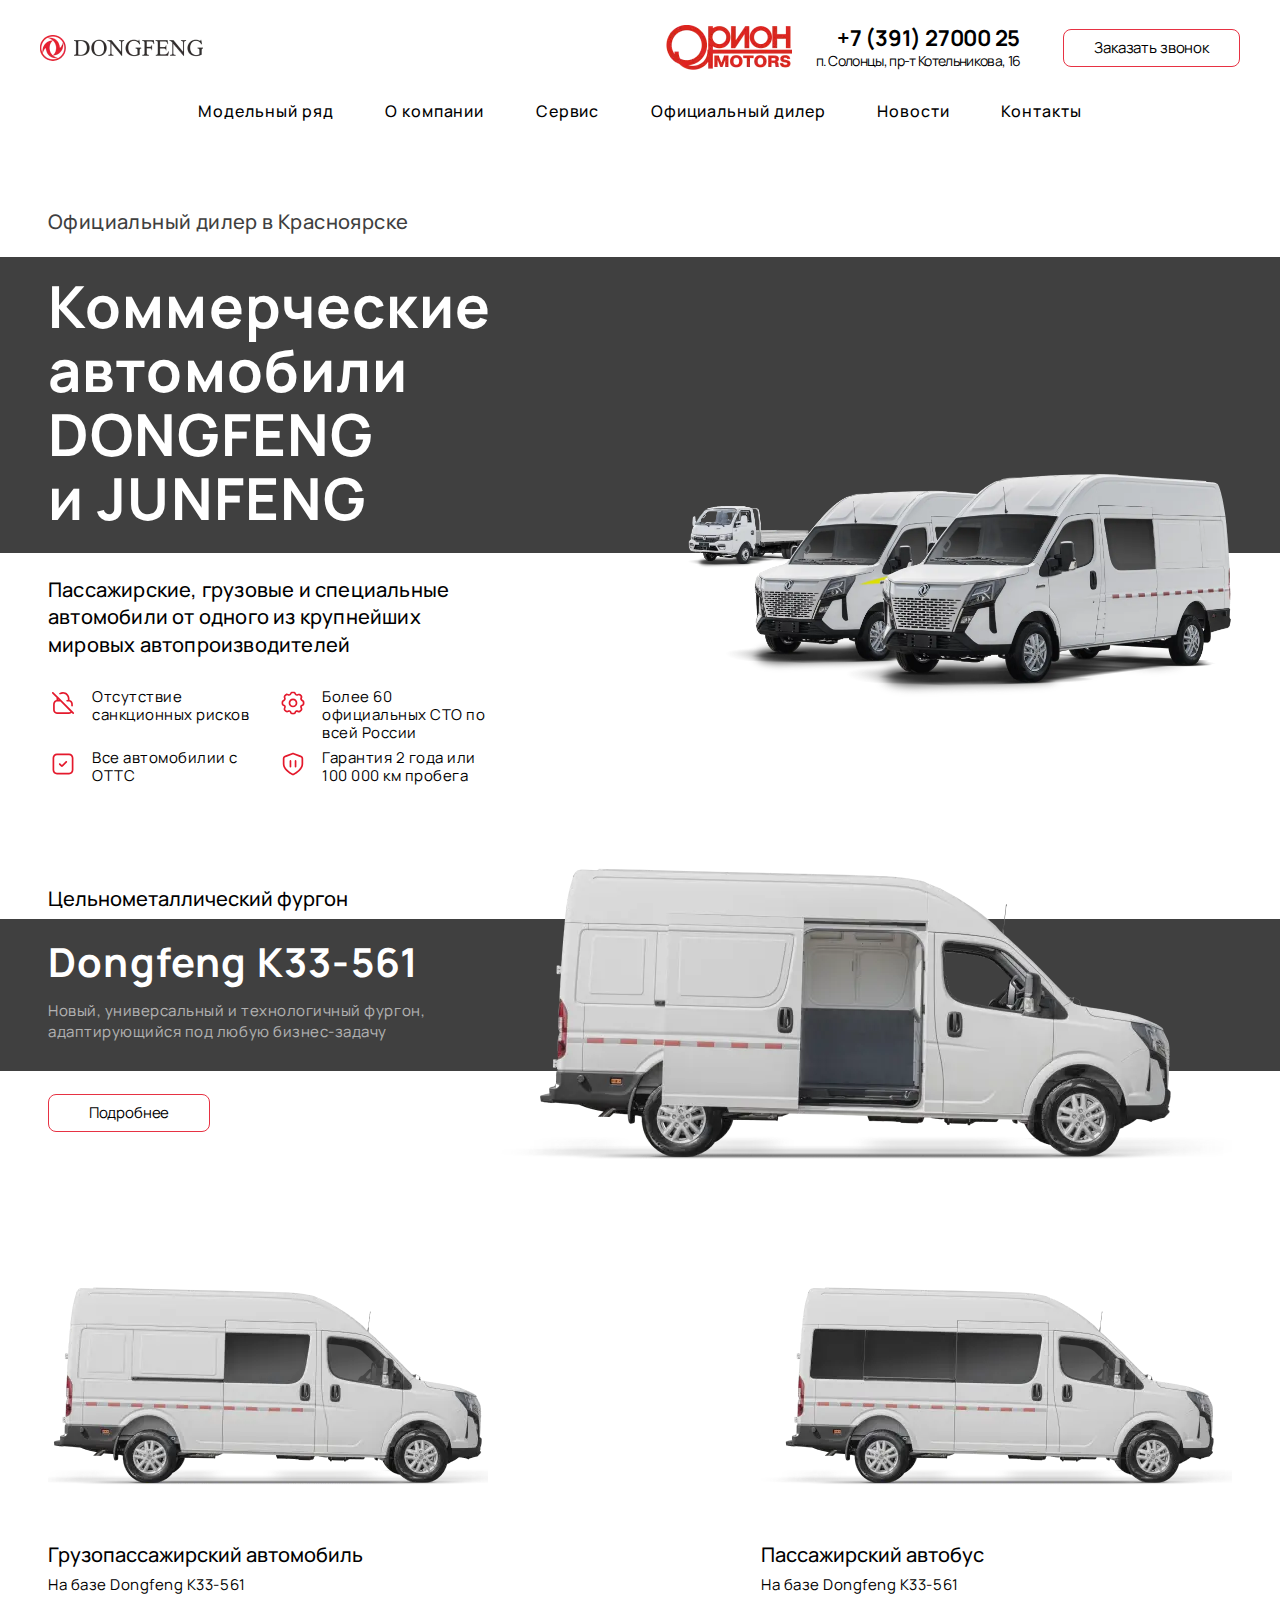
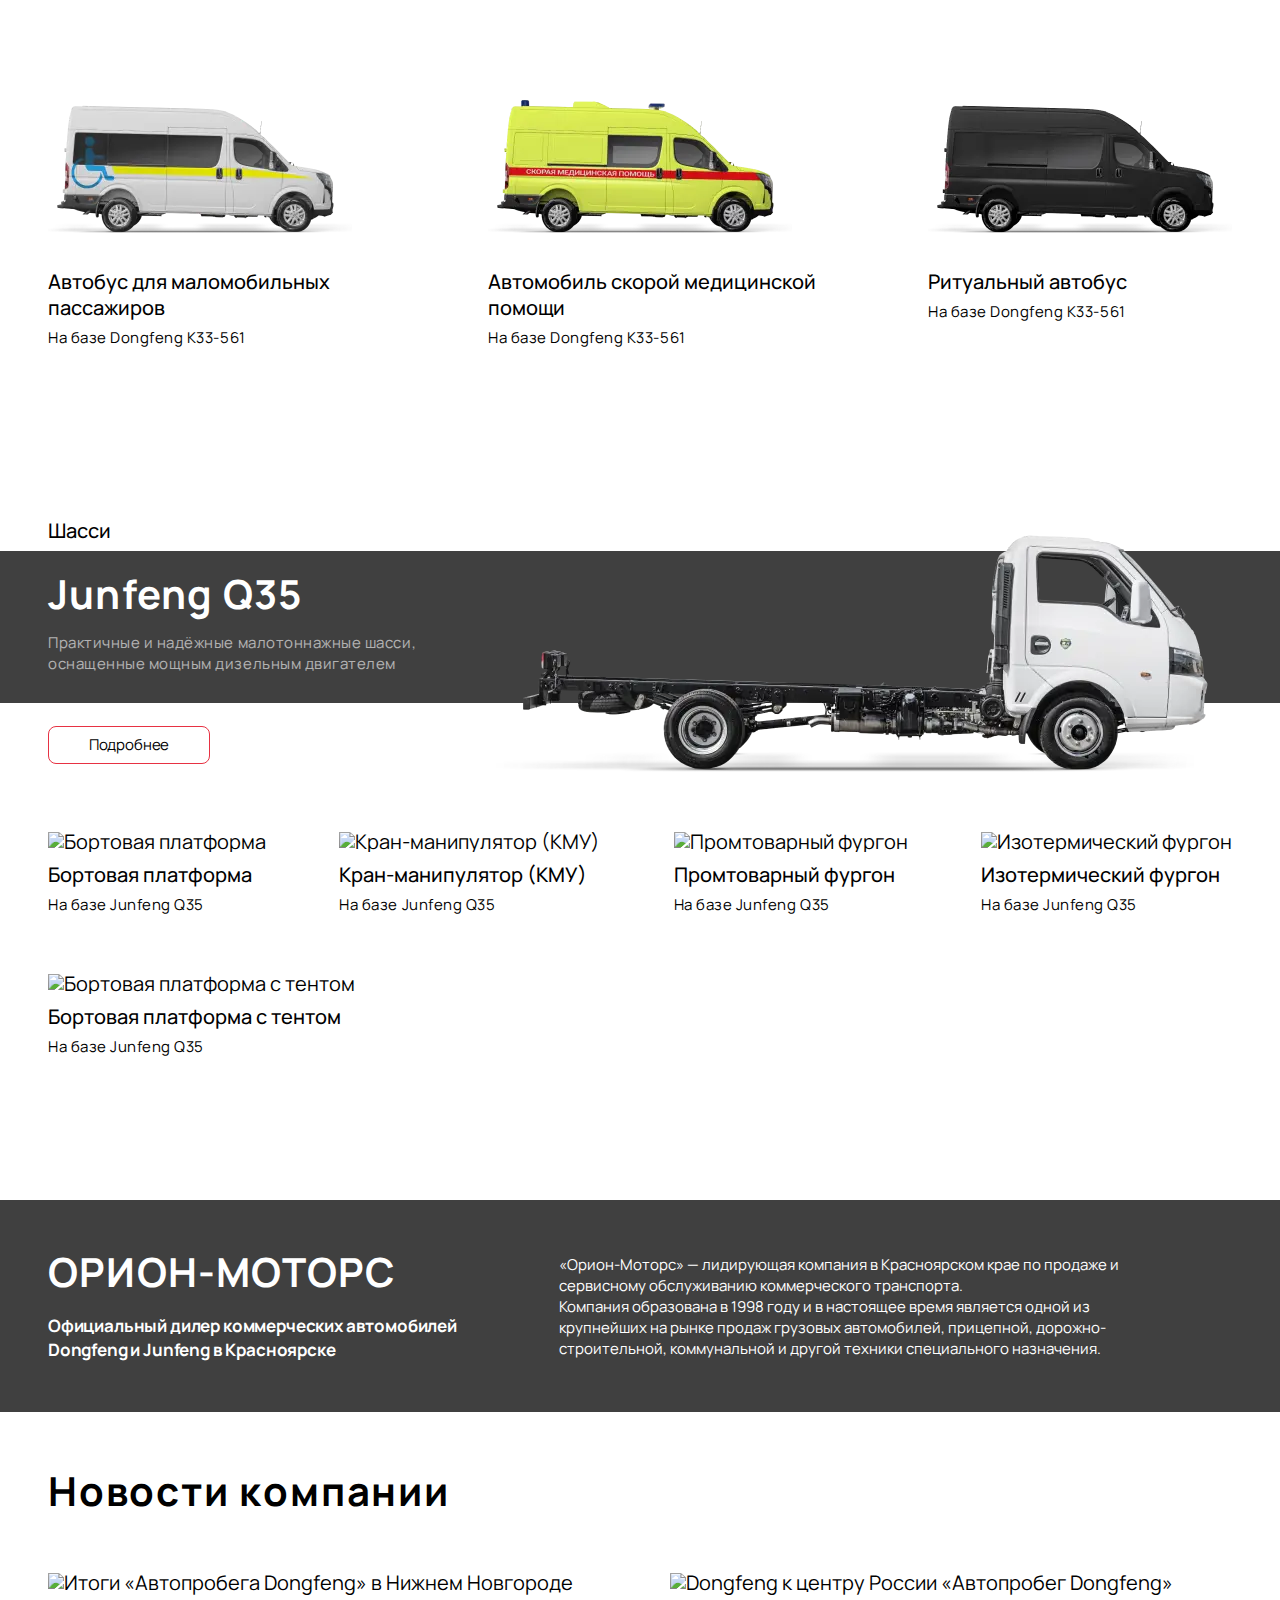
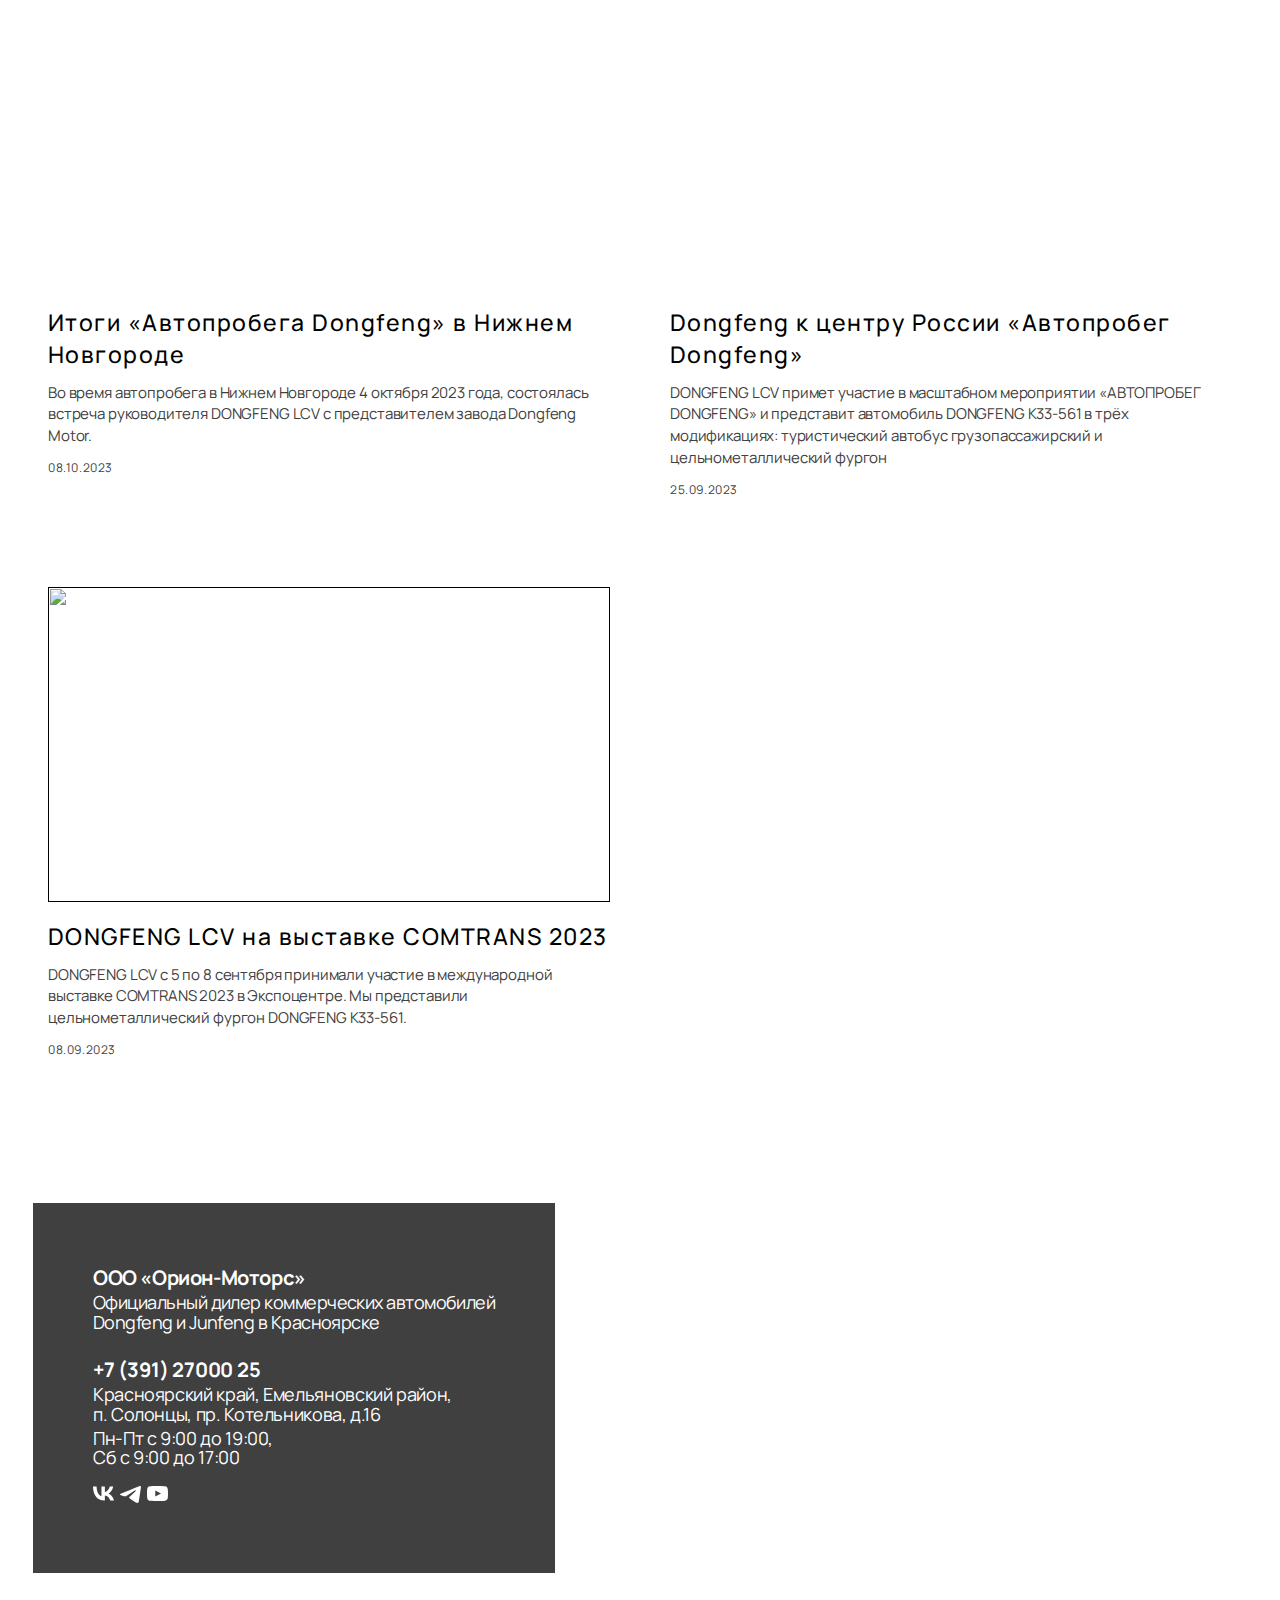
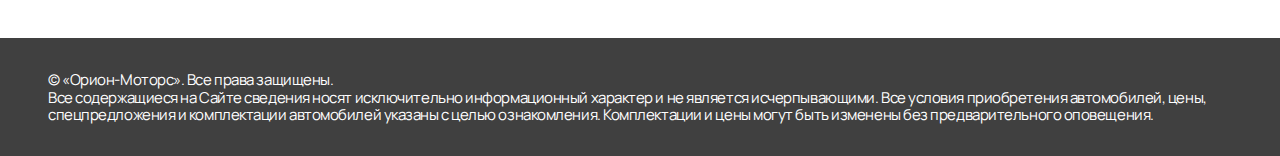
==== commit d556a030: "Add files via upload" ====
--- a/index.html
+++ b/index.html
@@ -6,13 +6,13 @@
 	<meta charset="UTF-8">
 	<meta name="format-detection" content="telephone=no">
 	<!-- <style>body{opacity: 0;}</style> -->
-	<link rel="stylesheet" href="css/style.min.css?_v=20231222133148">
+	<link rel="stylesheet" href="css/style.min.css?_v=20231224144333">
 	<link rel="shortcut icon" href="favicon.ico">
 	<!-- <meta name="robots" content="noindex, nofollow"> -->
 	<meta name="viewport" content="width=device-width, initial-scale=1.0">
 </head>
 
-<body>
+<body class="hidden">
 	<div class="wrapper">
 		<header class="header">
 			<div class="header__cont">
@@ -33,7 +33,7 @@
 						</nav>
 					</div>
 					<div class="header__info">
-						<a href="" data-da=".menu__body, 990" class="header__logo-orion">
+						<a href="" data-da=".menu__body, 850" class="header__logo-orion">
 							<picture><source srcset="img/logo-orion.webp" type="image/webp"><img src="img/logo-orion.png" alt="Orion motors"></picture>
 						</a>
 						<div data-da=".menu__body, 770" class="header__contacts">
@@ -42,6 +42,7 @@
 						</div>
 						<a data-da=".menu__body, 490" data-modal="1" href="" class="header__request request js-open-modal">Заказать
 							звонок</a>
+
 					</div>
 					<button type="button" class="menu__icon icon-menu"><span></span></button>
 				</div>
@@ -443,7 +444,33 @@
 			</div>
 		</footer>
 	</div>
-	<div class="modal modal-search" data-modal="1">
+	<div class="inner">
+		<div class="modal modal-search" data-modal="1">
+			<div class="form-request__body">
+				<div class="form-request__title">
+					<h2>Обратный звонок</h2>
+				</div>
+				<div class="form-request__text">
+					<p>Заполните поля ниже и менеджер отдела продаж перезвонит Вам в ближайшее время</p>
+				</div>
+				<form class="form-request__form">
+					<div class="form-request__name">
+						<input placeholder="Ваше имя" type="text" name="" id="">
+					</div>
+					<div class="form-request__phone">
+						<button><img src="img/icons/13.svg" alt="icon"></button>
+						<input placeholder="+7 (999) 999-99-99" type="text" class="tel" name="" id="">
+					</div>
+					<div class="form-request__button">
+						<button class="request-two">Перезвоните мне</button>
+					</div>
+					<div class="form-request__politics">
+						<p>Отправляя заявку я согласен на обработку запроса и дальнейшую коммуникацию.</p>
+					</div>
+				</form>
+			</div>
+
+		</div>
 		<button class="form-request__close js-modal-close"><svg xmlns="http://www.w3.org/2000/svg" width="24" height="24" viewBox="0 0 24 24">
 				<g clip-path="url(#clip0_1101_4289)">
 					<path d="M22.909 1.09094L1.09082 22.9091" stroke-width="2" stroke-linecap="round" stroke-linejoin="round" />
@@ -455,35 +482,9 @@
 					</clipPath>
 				</defs>
 			</svg></button>
-		<div class="form-request__body">
-
-			<div class="form-request__title">
-				<h2>Обратный звонок</h2>
-			</div>
-			<div class="form-request__text">
-				<p>Заполните поля ниже и менеджер отдела продаж перезвонит Вам в ближайшее время</p>
-			</div>
-			<form class="form-request__form">
-				<div class="form-request__name">
-					<input placeholder="Ваше имя" type="text" name="" id="">
-				</div>
-				<div class="form-request__phone">
-					<button><img src="img/icons/13.svg" alt="icon"></button>
-					<input placeholder="+7 (999) 999-99-99" type="text" class="tel" name="" id="">
-				</div>
-				<div class="form-request__button">
-					<button class="request-two">Перезвоните мне</button>
-				</div>
-				<div class="form-request__politics">
-					<p>Отправляя заявку я согласен на обработку запроса и дальнейшую коммуникацию.</p>
-				</div>
-			</form>
-		</div>
-
+		<div class="overlay js-overlay-modal"></div>
 	</div>
-
-	<div class="overlay js-overlay-modal"></div>
-	<script src="js/app.min.js?_v=20231222133148"></script>
+	<script src="js/app.min.js?_v=20231224144333"></script>
 </body>
 
 </html>--- a/css/style.min.css
+++ b/css/style.min.css
@@ -1 +1 @@
-@charset "UTF-8";:root{--c1:#fff;--c2:#404040;--c3:#e73243;--c4:#e4192c;--f12:0.75rem;--f13:0.8125rem;--f12:0.75rem;--f14:0.875rem;--f15:0.9375rem;--f16:1rem;--f17:1.0625rem;--f18:1.125rem;--f20:1.25rem;--f22:1.375rem;--f23:1.4375rem;--f30:1.875rem;--f40:2.5rem;--f58:3.625rem;--f89:5.5625rem}@font-face{font-family:Manrope;font-display:swap;src:url(../fonts/Manrope-Bold.woff2) format("woff2"),url(../fonts/Manrope-Bold.woff) format("woff");font-weight:700;font-style:normal}@font-face{font-family:Manrope;font-display:swap;src:url(../fonts/Manrope-Medium.woff2) format("woff2"),url(../fonts/Manrope-Medium.woff) format("woff");font-weight:500;font-style:normal}@font-face{font-family:Manrope;font-display:swap;src:url(../fonts/Manrope-Regular.woff2) format("woff2"),url(../fonts/Manrope-Regular.woff) format("woff");font-weight:400;font-style:normal}*{padding:0;margin:0;border:0}*,:after,:before{-webkit-box-sizing:border-box;box-sizing:border-box}body,html{height:100%;min-width:320px}body{color:#000;line-height:1;font-family:Manrope;font-size:1.25rem;-ms-text-size-adjust:100%;-moz-text-size-adjust:100%;-webkit-text-size-adjust:100%;-webkit-font-smoothing:antialiased;-moz-osx-font-smoothing:grayscale}button,input,textarea{font-family:Manrope;font-size:inherit}button{cursor:pointer;color:inherit;background-color:inherit}a{color:inherit}a:link,a:visited{text-decoration:none}a:hover{text-decoration:none}ul li{list-style:none}img{vertical-align:top}h1,h2,h3,h4,h5,h6{font-weight:inherit;font-size:inherit}.lock body{overflow:hidden;-ms-touch-action:none;touch-action:none}.wrapper{min-height:100%;display:-webkit-box;display:-ms-flexbox;display:flex;-webkit-box-orient:vertical;-webkit-box-direction:normal;-ms-flex-direction:column;flex-direction:column;overflow:hidden}.wrapper>main{-webkit-box-flex:1;-ms-flex:1 1 auto;flex:1 1 auto}.wrapper>*{min-width:0}[class*=__container]{max-width:74rem;-webkit-box-sizing:content-box;box-sizing:content-box;margin:0 auto;padding:0 .9375rem}[class*=-ibg]{position:relative}[class*=-ibg] img{position:absolute;width:100%;height:100%;top:0;left:0;-o-object-fit:cover;object-fit:cover}[class*=-ibg_contain] img{-o-object-fit:contain;object-fit:contain}.request{font-size:var(--f15);letter-spacing:-.15px;display:-webkit-box;display:-ms-flexbox;display:flex;-webkit-box-align:center;-ms-flex-align:center;align-items:center;-webkit-box-pack:center;-ms-flex-pack:center;justify-content:center;border-radius:8px;border:1px solid #e73243;text-align:center;line-height:18px;white-space:nowrap;height:38px;-webkit-transition:all .3s ease 0s;-o-transition:all .3s ease 0s;transition:all .3s ease 0s}.request-two{font-size:var(--f15);letter-spacing:-.15px;font-weight:500;color:#fff;display:-webkit-box;display:-ms-flexbox;display:flex;-webkit-box-align:center;-ms-flex-align:center;align-items:center;-webkit-box-pack:center;-ms-flex-pack:center;justify-content:center;border-radius:8px;border:1px solid var(--c4);background-color:var(--c4);text-align:center;line-height:18px;white-space:nowrap;height:54px;width:100%;-webkit-transition:all .3s ease 0s;-o-transition:all .3s ease 0s;transition:all .3s ease 0s}.header{padding-left:40px;padding-right:40px}.header__cont{max-width:1920px;margin:0 auto}.header__body{display:-webkit-box;display:-ms-flexbox;display:flex;-webkit-box-align:center;-ms-flex-align:center;align-items:center;min-height:95px}.header__logo-dongfeng{margin-right:86px}.header__logo-dongfeng img{max-width:163px}.header__menu{margin-right:111px;max-width:884px;width:100%}.header__info{max-width:596px;display:-webkit-box;display:-ms-flexbox;display:flex;-webkit-box-align:center;-ms-flex-align:center;align-items:center}.header__logo-orion{margin-right:24px}.header__logo-orion img{max-width:126px}.header__contacts{display:-webkit-box;display:-ms-flexbox;display:flex;-webkit-box-orient:vertical;-webkit-box-direction:normal;-ms-flex-direction:column;flex-direction:column;-webkit-box-align:end;-ms-flex-align:end;align-items:flex-end;margin-right:43px}.header__phone{font-size:var(--f22);font-weight:600;letter-spacing:-.22px;margin-bottom:5px}.header__loc{font-size:var(--f14);letter-spacing:-.675px;white-space:nowrap}.header__request{padding:7px 30px;max-width:184px}.menu__body{text-align:center}.menu__list{display:-webkit-box;display:-ms-flexbox;display:flex;-webkit-box-pack:justify;-ms-flex-pack:justify;justify-content:space-between}.menu__item{margin-right:15px}.menu__item:last-child{margin-right:0}.menu__link{font-size:var(--f16);font-weight:500;line-height:normal;letter-spacing:.96px}.icon-menu{display:none}.footer{padding-top:33px;padding-bottom:33px;background-color:var(--c2)}.footer__body{color:var(--c1);font-size:var(--f15);line-height:115%;letter-spacing:-.45px}.about{margin-bottom:104px;position:relative}.about__body{padding-top:120px;padding-bottom:62px;position:relative}.about__label{font-size:var(--f20);font-weight:500;letter-spacing:.4px;color:var(--c2);margin-bottom:25px}.about__title{max-width:455px;padding-top:17px;padding-bottom:23px;margin-bottom:23px;font-size:var(--f58);font-weight:700;line-height:110%;letter-spacing:1.16px;color:var(--c1);position:relative;min-height:296px;display:-webkit-box;display:-ms-flexbox;display:flex;-webkit-box-align:center;-ms-flex-align:center;align-items:center}.about__title::after{content:"";position:absolute;top:0;left:-200%;width:1000%;height:100%;background-color:#404040;z-index:-1}.about__text{max-width:428px;font-size:var(--f20);font-weight:500;line-height:137.966%;letter-spacing:.2px;margin-bottom:30px}.about__list{display:-webkit-box;display:-ms-flexbox;display:flex;-ms-flex-wrap:wrap;flex-wrap:wrap;margin:0 -10px;margin-top:-7px;max-width:460px}.about__item{-webkit-box-flex:0;-ms-flex:0 1 230px;flex:0 1 230px;padding:0 10px;padding-top:7px}.about__elem{display:-webkit-box;display:-ms-flexbox;display:flex}.about__img{margin-right:14px}.about__img img{width:30px;height:30px}.about__name{font-size:var(--f15);line-height:120%;letter-spacing:.525px}.about__background{position:absolute;bottom:0;right:0}.about__background img{max-width:100%}.about__background2{position:absolute;bottom:0;right:0}.about__background2 img{max-width:614px}.service{margin-bottom:144px}.service__van{position:relative;padding-top:84px;margin-bottom:174px}.service__name{font-size:var(--f20);font-weight:500;margin-bottom:10px}.service__box{padding-top:21px;padding-bottom:29px;margin-bottom:23px;position:relative;color:#fff}.service__box::after{content:"";position:absolute;top:0;left:-200%;width:1000%;height:100%;background-color:#404040;z-index:-1}.service__title{font-size:var(--f40);font-weight:700;margin-bottom:16px;line-height:110%;letter-spacing:1.2px}.service__text{font-size:var(--f15);line-height:140%;letter-spacing:.525px;opacity:.6;max-width:400px}.service__button{max-width:162px;margin-bottom:68px}.service__list{display:-webkit-box;display:-ms-flexbox;display:flex;-webkit-box-pack:justify;-ms-flex-pack:justify;justify-content:space-between;-ms-flex-wrap:wrap;flex-wrap:wrap;margin:0 -20px;margin-top:-60px}.service__item{padding:0 20px;padding-top:60px}.service__image{margin-bottom:10px}.service__image img{max-width:100%}.service__name-car{font-size:var(--f20);font-weight:500;line-height:26px;margin-bottom:8px;max-width:335px}.service__name-base{font-size:var(--f15);line-height:120%;letter-spacing:.525px}.service__chassis{position:relative}.service__background{position:absolute;top:0;right:0}.service__background img{max-width:100%}.service__background2{position:absolute;top:5px;right:0}.service__background2 img{max-width:100%}.dealer-orion{padding-top:50px;padding-bottom:50px;margin-bottom:57px;position:relative}.dealer-orion::after{content:"";position:absolute;top:0;left:-200%;width:1000%;height:100%;background-color:#404040;z-index:-1}.dealer-orion__body{display:-webkit-box;display:-ms-flexbox;display:flex;-webkit-box-align:center;-ms-flex-align:center;align-items:center;color:#fff}.dealer-orion__inner{-webkit-box-flex:0;-ms-flex:0 1 436px;flex:0 1 436px;margin-right:75px}.dealer-orion__title{font-size:var(--f40);font-weight:700;line-height:110%;letter-spacing:1.2px;margin-bottom:20px}.dealer-orion__label{font-size:var(--f17);font-weight:700;line-height:140%;letter-spacing:-.17px}.dealer-orion__content{-webkit-box-flex:0;-ms-flex:0 1 590px;flex:0 1 590px;font-size:var(--f15);line-height:140%}.news{margin-bottom:80px}.news__main-title{font-size:var(--f40);font-weight:700;line-height:110%;letter-spacing:1.8px;margin-bottom:60px}.news__list{display:-webkit-box;display:-ms-flexbox;display:flex;-ms-flex-wrap:wrap;flex-wrap:wrap;margin:0 -30px;margin-top:-89px}.news__item{-webkit-box-flex:0;-ms-flex:0 1 50%;flex:0 1 50%;padding:0 30px;padding-top:89px;display:-webkit-box;display:-ms-flexbox;display:flex}.news__image{position:relative;padding:0 0 56% 0;margin-bottom:18px}.news__image img{width:100%;height:100%;position:absolute;top:0;left:0;-o-object-fit:cover;object-fit:cover}.news__title{font-size:var(--f23);font-weight:500;line-height:normal;letter-spacing:1.495px;margin-bottom:12px}.news__text{color:var(--c2);font-size:var(--f15);line-height:145%;letter-spacing:-.15px;margin-bottom:12px}.news__time{color:var(--c2);font-size:var(--f12);line-height:145%;letter-spacing:.6px}.contacts__container{position:relative}.contacts__body{position:absolute;top:121px;left:0;z-index:2;padding-top:64px;padding-left:60px;padding-bottom:67px;padding-right:60px;background:var(--c2);color:var(--c1)}.contacts__body::after{content:"";position:absolute;top:0;left:-200%;width:1000%;height:100%;background-color:#404040;z-index:-1}.contacts__name{font-size:var(--f20);font-weight:700;line-height:110%;letter-spacing:-.4px;margin-bottom:4px}.contacts__label{font-size:var(--f18);line-height:110%;letter-spacing:-.54px;margin-bottom:26px}.contacts__phone{font-size:var(--f20);font-weight:700;line-height:110%;letter-spacing:-.2px;margin-bottom:4px}.contacts__loc{font-size:var(--f18);line-height:110%;letter-spacing:-.36px;margin-bottom:4px}.contacts__time{font-size:var(--f18);line-height:110%;letter-spacing:-.36px;margin-bottom:18px}.contacts__social{display:-webkit-box;display:-ms-flexbox;display:flex;-webkit-box-align:center;-ms-flex-align:center;align-items:center}.contacts__social a{margin-right:6px}.contacts__social a:last-child{margin-right:0}.contacts__map{position:relative;width:100%;padding-top:31.7%}.contacts__map iframe{position:absolute;top:0;left:0;right:0;bottom:0;width:100%;height:100%}.overlay{opacity:0;visibility:hidden;position:fixed;top:0;left:0;width:100%;height:100%;background-color:rgba(0,0,0,.5);z-index:200;-webkit-transition:.3s all;-o-transition:.3s all;transition:.3s all}.modal{opacity:0;visibility:hidden;width:100%;max-width:763px;position:fixed;top:50%;left:50%;-webkit-transform:translate(-50%,-50%);-ms-transform:translate(-50%,-50%);transform:translate(-50%,-50%);z-index:300;-webkit-box-shadow:0 3px 10px -.5px rgba(0,0,0,.2);box-shadow:0 3px 10px -.5px rgba(0,0,0,.2);padding:40px;background-color:#fff;-webkit-transition:.3s all;-o-transition:.3s all;transition:.3s all}.modal.active,.overlay.active{opacity:1;visibility:visible;overflow:hidden}.form-request__close{background-color:transparent;position:absolute;z-index:10;top:15px;right:15px}.form-request__close svg{stroke:#969696}.form-request__title{font-size:var(--f40);font-weight:700;line-height:110%;letter-spacing:1.8px;margin-bottom:18px}.form-request__text{color:var(--c2);font-size:var(--f17);font-weight:500;line-height:145%;letter-spacing:.51px;margin-bottom:18px}.form-request__form input{outline:0;border-bottom:2px solid #969696;width:100%;padding-top:20px;padding-bottom:20px;padding-right:20px;font-size:var(--f17);font-weight:500;line-height:140%;letter-spacing:-.17px}.form-request__form input::-webkit-input-placeholder{color:#969696;font-size:var(--f17);font-weight:500;line-height:140%;letter-spacing:-.17px}.form-request__form input::-moz-placeholder{color:#969696;font-size:var(--f17);font-weight:500;line-height:140%;letter-spacing:-.17px}.form-request__form input:-ms-input-placeholder{color:#969696;font-size:var(--f17);font-weight:500;line-height:140%;letter-spacing:-.17px}.form-request__form input::-ms-input-placeholder{color:#969696;font-size:var(--f17);font-weight:500;line-height:140%;letter-spacing:-.17px}.form-request__form input::placeholder{color:#969696;font-size:var(--f17);font-weight:500;line-height:140%;letter-spacing:-.17px}.form-request__name{margin-bottom:18px}.form-request__phone{margin-bottom:18px;position:relative}.form-request__phone button{position:absolute;top:25px;z-index:2}.form-request__phone input{padding-left:42px}.form-request__button{margin-bottom:18px;height:64px}.form-request__politics{color:var(--c2);font-size:var(--f13);font-weight:500;line-height:145%;letter-spacing:.715px;opacity:.3}.model-about{margin-bottom:147px}.model-about__content{-webkit-box-flex:0;-ms-flex:0 1 440px;flex:0 1 440px;padding-top:77px;margin-right:45px}.model-about__name{font-size:var(--f20);font-weight:500;letter-spacing:.4px;margin-bottom:22px}.model-about__title{padding-top:9px;padding-bottom:23px;margin-bottom:20px;color:var(--c1);font-size:var(--f89);font-weight:700;line-height:110%;letter-spacing:1.78px;position:relative}.model-about__title::after{content:"";position:absolute;top:0;left:-200%;width:1000%;height:100%;background-color:#404040;z-index:-1}.model-about__title span{display:block}.model-about__text{max-width:420px;color:var(--c2);font-size:var(--f17);font-weight:500;line-height:145%;letter-spacing:.34px;margin-bottom:32px}.model-about__button{max-width:263px}.model-about__slider{-webkit-box-flex:0;-ms-flex:0 1 633px;flex:0 1 633px}.splide__slide{position:relative;padding:0 0 77% 0}.splide__slide img{width:100%;height:100%;position:absolute;top:0;left:0;-o-object-fit:cover;object-fit:cover}.splide__arrows{padding-top:68px;display:-webkit-box;display:-ms-flexbox;display:flex;-webkit-box-pack:center;-ms-flex-pack:center;justify-content:center}.splide__arrow{position:static!important;opacity:1!important;margin-right:40px;-webkit-transform:none;-ms-transform:none;transform:none}.splide__arrow:last-child{margin-right:0}.model-advantage{background-color:var(--c2)}.model-advantage__body{color:var(--c1);padding-top:38px;padding-bottom:47px;display:-webkit-box;display:-ms-flexbox;display:flex}.model-advantage__param{-webkit-box-flex:0;-ms-flex:0 1 360px;flex:0 1 360px;margin-right:94px}.model-advantage__list{display:-webkit-box;display:-ms-flexbox;display:flex;-ms-flex-wrap:wrap;flex-wrap:wrap;margin:0 -25px;margin-top:-40px}.model-advantage__item{display:-webkit-box;display:-ms-flexbox;display:flex;padding:0 25px;padding-top:40px;-webkit-box-flex:0;-ms-flex:0 1 50%;flex:0 1 50%}.model-advantage__elem{display:-webkit-box;display:-ms-flexbox;display:flex;max-width:165px;width:100%}.model-advantage__img{margin-right:20px}.model-advantage__img img{width:38px;height:38px}.model-advantage__name{font-size:var(--f15);font-weight:700;line-height:130%;letter-spacing:-.15px;opacity:.6}.model-advantage__text{-webkit-box-flex:0;-ms-flex:0 1 700px;flex:0 1 700px;font-size:var(--f17);font-weight:700;line-height:150%;letter-spacing:.17px}.model-size{position:relative}.model-size::after{content:"";position:absolute;bottom:0;left:-200%;width:1000%;height:236px;background-color:#404040;z-index:-1}.model-size__body{display:-webkit-box;display:-ms-flexbox;display:flex}.model-size__image{-webkit-box-flex:0;-ms-flex:0 1 335px;flex:0 1 335px;margin-right:105px}.model-size__image img{max-width:100%}.model-size__image_m{display:none;text-align:center}.model-size__image_m img{max-width:100%}.model-size__box{padding-top:32px;-webkit-box-flex:0;-ms-flex:0 1 744px;flex:0 1 744px}.model-size__image-two{margin-bottom:29px}.model-size__image-two img{max-width:100%}.model-size__text{padding-left:14px;color:var(--c1);font-size:17px;font-weight:700;line-height:150%;letter-spacing:.17px}.model-desc{padding-top:114px;margin-bottom:96px}.model-desc__box-one{display:-webkit-box;display:-ms-flexbox;display:flex;margin-bottom:171px}.model-desc__text{color:var(--c2);font-size:var(--f17);font-weight:500;line-height:145%;letter-spacing:.34px}.model-desc__text p{margin-bottom:35px}.model-desc__text p:last-child{margin-bottom:0}.model-desc__text_m{padding-top:34px;-webkit-box-flex:0;-ms-flex:0 1 437px;flex:0 1 437px;margin-right:77px}.model-desc__text_mm{margin-bottom:26px}.model-desc__slider{-webkit-box-flex:0;-ms-flex:0 1 670px;flex:0 1 670px}.model-desc__box-two{display:-webkit-box;display:-ms-flexbox;display:flex}.model-desc__content{-webkit-box-flex:0;-ms-flex:0 1 437px;flex:0 1 437px;margin-left:77px}.model-desc__label{padding-top:21px;padding-bottom:27px;color:var(--c1);font-size:var(--f17);font-weight:700;line-height:150%;letter-spacing:.17px;position:relative}.model-desc__label::after{content:"";position:absolute;top:0;left:-300%;width:1000%;height:100%;background-color:#404040;z-index:-1}.model-desc .splide__slide{position:relative;padding:0 0 66.5% 0}.model-desc .splide__slide img{width:100%;height:100%;position:absolute;top:0;left:0;-o-object-fit:cover;object-fit:cover}.model-desc .splide__arrows{padding-top:29px}.model-desc .splide__arrow{-webkit-transform:none;-ms-transform:none;transform:none}.model-param{background-color:var(--c2);padding-top:85px;padding-bottom:53px}.model-param__inner{display:-webkit-box;display:-ms-flexbox;display:flex;-webkit-box-pack:justify;-ms-flex-pack:justify;justify-content:space-between;margin-bottom:50px}.model-param__inner:last-child{margin-bottom:0}.model-param__one{-webkit-box-flex:0;-ms-flex:0 1 354px;flex:0 1 354px;margin-right:15px}.model-param__title{color:var(--c1);font-size:var(--f20);font-weight:700;letter-spacing:-.6px;-webkit-text-decoration-line:underline;text-decoration-line:underline;margin-bottom:15px}.model-param__info{color:var(--c1);font-size:var(--f15);line-height:135%;letter-spacing:-.45px}.model-param__info span{font-weight:700}.model-param__engine-block{-webkit-box-flex:0;-ms-flex:0 1 354px;flex:0 1 354px}.model-param__two{-webkit-box-flex:0;-ms-flex:0 1 354px;flex:0 1 354px;margin-right:15px}.model-param__three{-webkit-box-flex:0;-ms-flex:0 1 354px;flex:0 1 354px;display:-webkit-box;display:-ms-flexbox;display:flex;-webkit-box-orient:vertical;-webkit-box-direction:normal;-ms-flex-direction:column;flex-direction:column}.model-param__cargo-block{margin-top:auto}.model-param__tires-block{-webkit-box-flex:0;-ms-flex:0 1 354px;flex:0 1 354px}.model-variant{margin-top:-138px}.model-variant__content{margin-right:18px;padding-top:186px;-webkit-box-flex:0;-ms-flex:0 1 436px;flex:0 1 436px}.model-variant__text{margin-bottom:33px;color:var(--c2);font-size:var(--f17);font-weight:500;line-height:145%;letter-spacing:.34px}.model-variant__box{display:-webkit-box;display:-ms-flexbox;display:flex}.model-variant__item{-webkit-box-flex:0;-ms-flex:0 1 198px;flex:0 1 198px;margin-right:40px;display:-webkit-box;display:-ms-flexbox;display:flex}.model-variant__item:last-child{margin-right:0}.model-variant__item img{width:22px;height:22px;margin-right:20px}.model-variant__item p{color:var(--c2);font-size:var(--f15);font-weight:500;line-height:130%;letter-spacing:.3px}.model-variant__image{margin-right:-100%}.model-variant__image img{max-width:100%}.model-request{margin-top:-74px;padding-top:92px;padding-bottom:116px;background-color:var(--c2)}.model-request__title{margin-bottom:27px;color:var(--c1);font-size:var(--f40);font-weight:700;line-height:110%;letter-spacing:1.2px}.model-request__text{color:var(--c1);font-size:var(--f17);font-weight:700;line-height:140%;letter-spacing:-.17px;max-width:972px;margin-bottom:72px}.model-request__form input{outline:0;max-width:300px;width:100%;padding-top:20px;padding-bottom:20px;padding-right:20px;background-color:var(--c2);color:var(--c1);font-size:var(--f17);font-weight:500;line-height:140%;letter-spacing:-.17px}.model-request__form input::-webkit-input-placeholder{color:var(--c1);font-size:var(--f17);font-weight:500;line-height:140%;letter-spacing:-.17px;opacity:.6}.model-request__form input::-moz-placeholder{color:var(--c1);font-size:var(--f17);font-weight:500;line-height:140%;letter-spacing:-.17px;opacity:.6}.model-request__form input:-ms-input-placeholder{color:var(--c1);font-size:var(--f17);font-weight:500;line-height:140%;letter-spacing:-.17px;opacity:.6}.model-request__form input::-ms-input-placeholder{color:var(--c1);font-size:var(--f17);font-weight:500;line-height:140%;letter-spacing:-.17px;opacity:.6}.model-request__form input::placeholder{color:var(--c1);font-size:var(--f17);font-weight:500;line-height:140%;letter-spacing:-.17px;opacity:.6}.model-request__item{-webkit-box-flex:0;-ms-flex:0 1 300px;flex:0 1 300px;position:relative}.model-request__item::after{content:"";position:absolute;bottom:0;left:0;background-color:#969696;height:1px;width:100%}.model-request__name{margin-right:24px}.model-request__phone{padding-left:42px;margin-right:24px;position:relative}.model-request__phone button{position:absolute;top:0;left:0;padding-top:25px}.model-request__phone button img{max-width:100%}.model-request__phone button img:nth-child(2){padding-top:5px}.model-request__phone::after{content:"";position:absolute;bottom:0;left:0;background-color:#969696;height:1px;width:100%}.model-request__mail{margin-right:24px}.model-request__button{max-width:214px;width:100%;height:64px;color:var(--c1);font-size:var(--f17);font-weight:500;line-height:145%;letter-spacing:-.17px;border:1px solid var(--c4)}.news-content{padding-bottom:362px}.news-content__header{height:54px;display:-webkit-box;display:-ms-flexbox;display:flex;-webkit-box-pack:center;-ms-flex-pack:center;justify-content:center;-webkit-box-align:center;-ms-flex-align:center;align-items:center;position:relative;border-bottom:1px solid #ccc;margin-bottom:40px}.news-content__name{color:var(--c2);font-size:var(--f15);font-weight:500;line-height:145%;letter-spacing:.3px}.news-content__arrow{position:absolute;top:10px;left:15px}tr .news-content__arrow img{width:34px;height:34px}.news-content__body{max-width:760px;margin:0 auto}.news-content__title{font-size:var(--f40);font-weight:700;line-height:110%;letter-spacing:-1.6px;margin-bottom:25px}.news-content__image{padding-bottom:66.7%;position:relative;margin-bottom:25px}.news-content__image img{position:absolute;top:0;left:0;width:100%;height:100%}.news-content__text{margin-bottom:35px;color:var(--c2);font-size:var(--f20);font-weight:500;line-height:145%;letter-spacing:.4px}.news-content__text p{margin-bottom:35px}.news-content__text p:last-child{margin-bottom:0}.news-content__time{color:var(--c2);font-size:var(--f12);font-weight:400;line-height:145%;letter-spacing:.6px}.splide__container{-webkit-box-sizing:border-box;box-sizing:border-box;position:relative}.splide__list{-webkit-backface-visibility:hidden;backface-visibility:hidden;display:-ms-flexbox;display:-webkit-box;display:flex;height:100%;margin:0!important;padding:0!important}.splide.is-initialized:not(.is-active) .splide__list{display:block}.splide__pagination{-ms-flex-align:center;-webkit-box-align:center;align-items:center;display:-ms-flexbox;display:-webkit-box;display:flex;-ms-flex-wrap:wrap;flex-wrap:wrap;-ms-flex-pack:center;-webkit-box-pack:center;justify-content:center;margin:0;pointer-events:none}.splide__pagination li{display:inline-block;line-height:1;list-style-type:none;margin:0;pointer-events:auto}.splide:not(.is-overflow) .splide__pagination{display:none}.splide__progress__bar{width:0}.splide{position:relative;visibility:hidden}.splide.is-initialized,.splide.is-rendered{visibility:visible}.splide__slide{-webkit-backface-visibility:hidden;backface-visibility:hidden;-webkit-box-sizing:border-box;box-sizing:border-box;-ms-flex-negative:0;flex-shrink:0;list-style-type:none!important;margin:0;position:relative}.splide__slide img{vertical-align:bottom}.splide__spinner{-webkit-animation:splide-loading 1s linear infinite;animation:splide-loading 1s linear infinite;border:2px solid #999;border-left-color:transparent;border-radius:50%;bottom:0;contain:strict;display:inline-block;height:20px;left:0;margin:auto;position:absolute;right:0;top:0;width:20px}.splide__sr{clip:rect(0 0 0 0);border:0;height:1px;margin:-1px;overflow:hidden;padding:0;position:absolute;width:1px}.splide__toggle.is-active .splide__toggle__play,.splide__toggle__pause{display:none}.splide__toggle.is-active .splide__toggle__pause{display:inline}.splide__track{overflow:hidden;position:relative;z-index:0}@-webkit-keyframes splide-loading{0%{-webkit-transform:rotate(0);transform:rotate(0)}to{-webkit-transform:rotate(1turn);transform:rotate(1turn)}}@keyframes splide-loading{0%{-webkit-transform:rotate(0);transform:rotate(0)}to{-webkit-transform:rotate(1turn);transform:rotate(1turn)}}.splide__track--draggable{-webkit-touch-callout:none;-webkit-user-select:none;-ms-user-select:none;-moz-user-select:none;user-select:none}.splide__track--fade>.splide__list>.splide__slide{margin:0!important;opacity:0;z-index:0}.splide__track--fade>.splide__list>.splide__slide.is-active{opacity:1;z-index:1}.splide--rtl{direction:rtl}.splide__track--ttb>.splide__list{display:block}.splide__arrow{-ms-flex-align:center;-webkit-box-align:center;align-items:center;background:#ccc;border:0;border-radius:50%;cursor:pointer;display:-ms-flexbox;display:-webkit-box;display:flex;height:2em;-ms-flex-pack:center;-webkit-box-pack:center;justify-content:center;opacity:.7;padding:0;position:absolute;top:50%;-webkit-transform:translateY(-50%);-ms-transform:translateY(-50%);transform:translateY(-50%);width:2em;z-index:1}.splide__arrow svg{fill:#000;height:1.2em;width:1.2em}.splide__arrow:hover:not(:disabled){opacity:.9}.splide__arrow:disabled{opacity:.3}.splide__arrow:focus-visible{outline:3px solid #0bf;outline-offset:3px}.splide__arrow--prev{left:1em}.splide__arrow--prev svg{-webkit-transform:scaleX(-1);-ms-transform:scaleX(-1);transform:scaleX(-1)}.splide__arrow--next{right:1em}.splide.is-focus-in .splide__arrow:focus{outline:3px solid #0bf;outline-offset:3px}.splide__pagination{bottom:.5em;left:0;padding:0 1em;position:absolute;right:0;z-index:1}.splide__pagination__page{background:#ccc;border:0;border-radius:50%;display:inline-block;height:8px;margin:3px;opacity:.7;padding:0;position:relative;-webkit-transition:-webkit-transform .2s linear;transition:-webkit-transform .2s linear;-o-transition:transform .2s linear;transition:transform .2s linear;transition:transform .2s linear,-webkit-transform .2s linear;width:8px}.splide__pagination__page.is-active{background:#fff;-webkit-transform:scale(1.4);-ms-transform:scale(1.4);transform:scale(1.4);z-index:1}.splide__pagination__page:hover{cursor:pointer;opacity:.9}.splide__pagination__page:focus-visible{outline:3px solid #0bf;outline-offset:3px}.splide.is-focus-in .splide__pagination__page:focus{outline:3px solid #0bf;outline-offset:3px}.splide__progress__bar{background:#ccc;height:3px}.splide__slide{-webkit-tap-highlight-color:transparent}.splide__slide:focus{outline:0}@supports (outline-offset:-3px){.splide__slide:focus-visible{outline:3px solid #0bf;outline-offset:-3px}}@supports (outline-offset:-3px){.splide.is-focus-in .splide__slide:focus{outline:3px solid #0bf;outline-offset:-3px}}.splide__toggle{cursor:pointer}.splide__toggle:focus-visible{outline:3px solid #0bf;outline-offset:3px}.splide.is-focus-in .splide__toggle:focus{outline:3px solid #0bf;outline-offset:3px}.splide__track--nav>.splide__list>.splide__slide{border:3px solid transparent;cursor:pointer}.splide__track--nav>.splide__list>.splide__slide.is-active{border:3px solid #000}.splide__arrows--rtl .splide__arrow--prev{left:auto;right:1em}.splide__arrows--rtl .splide__arrow--prev svg{-webkit-transform:scaleX(1);-ms-transform:scaleX(1);transform:scaleX(1)}.splide__arrows--rtl .splide__arrow--next{left:1em;right:auto}.splide__arrows--rtl .splide__arrow--next svg{-webkit-transform:scaleX(-1);-ms-transform:scaleX(-1);transform:scaleX(-1)}.splide__arrows--ttb .splide__arrow{left:50%;-webkit-transform:translate(-50%);-ms-transform:translate(-50%);transform:translate(-50%)}.splide__arrows--ttb .splide__arrow--prev{top:1em}.splide__arrows--ttb .splide__arrow--prev svg{-webkit-transform:rotate(-90deg);-ms-transform:rotate(-90deg);transform:rotate(-90deg)}.splide__arrows--ttb .splide__arrow--next{bottom:1em;top:auto}.splide__arrows--ttb .splide__arrow--next svg{-webkit-transform:rotate(90deg);-ms-transform:rotate(90deg);transform:rotate(90deg)}.splide__pagination--ttb{bottom:0;display:-ms-flexbox;display:-webkit-box;display:flex;-ms-flex-direction:column;-webkit-box-orient:vertical;-webkit-box-direction:normal;flex-direction:column;left:auto;padding:1em 0;right:.5em;top:0}@media (min-width:47.99875em){.model-about__body{display:-webkit-box;display:-ms-flexbox;display:flex}}@media (min-width:580px){.model-request__form{display:-webkit-box;display:-ms-flexbox;display:flex}}@media (min-width:630px){.about__background2{display:none}}@media (min-width:1050px){.model-advantage{margin-bottom:60px}}@media (min-width:1100px){.model-variant__body{display:-webkit-box;display:-ms-flexbox;display:flex}}@media (min-width:1550px){.contacts__body::after{display:none}}@media (max-width:1919px){.header__info{margin-right:15px;-webkit-box-pack:end;-ms-flex-pack:end;justify-content:flex-end;margin-left:auto}.menu{position:fixed;z-index:100;top:0;right:-100%;max-width:360px;width:100%;height:auto;-webkit-transition:all .3s ease 0s;-o-transition:all .3s ease 0s;transition:all .3s ease 0s;background:#fff;padding-top:116px;padding-bottom:70px;-webkit-box-shadow:0 4px 14px 0 rgba(0,0,0,.25);box-shadow:0 4px 14px 0 rgba(0,0,0,.25);margin-right:0;overflow:hidden}.menu::after{content:"";position:fixed;top:0;right:-100%;max-width:360px;width:100%;min-height:80px;background:#fff;-webkit-transition:all .3s ease 0s;-o-transition:all .3s ease 0s;transition:all .3s ease 0s;z-index:110}.menu-open .menu{right:0;overflow:auto}.menu-open .menu::after{right:0}.menu__list{-webkit-box-orient:vertical;-webkit-box-direction:normal;-ms-flex-direction:column;flex-direction:column;-webkit-box-align:center;-ms-flex-align:center;align-items:center}.menu__item{margin-right:0;margin-bottom:30px}.menu__item:last-child{margin-bottom:0}.icon-menu{display:block;position:relative;width:1.875rem;height:1.125rem;cursor:pointer;z-index:115}.icon-menu span,.icon-menu::after,.icon-menu::before{content:"";-webkit-transition:all .3s ease 0s;-o-transition:all .3s ease 0s;transition:all .3s ease 0s;right:0;position:absolute;width:100%;height:.125rem;background-color:var(--c4)}.icon-menu::before{top:0}.icon-menu::after{bottom:0}.icon-menu span{top:calc(50% - .0625rem)}.menu-open .icon-menu span{width:0}.menu-open .icon-menu::before{top:calc(50% - .0625rem);-webkit-transform:rotate(-45deg);-ms-transform:rotate(-45deg);transform:rotate(-45deg)}.menu-open .icon-menu::after{bottom:calc(50% - .0625rem);-webkit-transform:rotate(45deg);-ms-transform:rotate(45deg);transform:rotate(45deg)}}@media (max-width:1880px){.about__background img{max-width:1000px}.about__background{bottom:46px}}@media (max-width:1700px){.model-variant{margin-top:0;padding-bottom:60px}.model-variant__content{padding-top:60px;-webkit-box-flex:0;-ms-flex:0 0 436px;flex:0 0 436px}.model-variant__image{margin-right:-50px}.model-request{margin-top:0}}@media (max-width:1550px){.about__background img{max-width:800px}.about__background{bottom:97px}.contacts__body{position:static}}@media (max-width:1500px){.service__van{padding-top:0}.service__background{top:-90px}.service__background2{top:5px}.news-content{padding-bottom:300px}}@media (max-width:1280px){.about__body{padding-top:90px;padding-bottom:0}.about__background img{max-width:600px}.about__background{bottom:84px}}@media (max-width:1150px){.service__background img{max-width:600px}.service__background{top:-62px}.service__background2 img{max-width:600px}.service__background2{top:40px}.model-param__inner{max-width:723px;-ms-flex-wrap:wrap;flex-wrap:wrap;margin:0 auto;margin-bottom:50px}.model-param__inner:last-child{margin-bottom:0}.model-param__two{margin-right:0;margin-bottom:50px}.model-param__three{-webkit-box-orient:horizontal;-webkit-box-direction:normal;-ms-flex-direction:row;flex-direction:row;-webkit-box-flex:0;-ms-flex:0 1 auto;flex:0 1 auto;margin-right:0}.model-param__brake-block{-webkit-box-flex:0;-ms-flex:0 1 354px;flex:0 1 354px;margin-right:15px}.model-param__cargo-block{-webkit-box-flex:0;-ms-flex:0 1 354px;flex:0 1 354px;margin-top:0}}@media (max-width:1100px){.model-advantage__text{-webkit-box-flex:0;-ms-flex:0 1 400px;flex:0 1 400px}.model-variant__box{-webkit-box-pack:center;-ms-flex-pack:center;justify-content:center}.model-variant__image{margin-right:0;text-align:center}}@media (max-width:1090px){.service__button{margin-bottom:0}.service__inner{max-width:892px;margin:0 auto}.service__list{-webkit-box-pack:start;-ms-flex-pack:start;justify-content:flex-start}.service__item{-webkit-box-flex:0;-ms-flex:0 1 304px;flex:0 1 304px}.service__image{position:relative;padding:0 0 67% 0;margin-bottom:10px}.service__image img{width:100%;height:100%;position:absolute;top:0;left:0;-o-object-fit:cover;object-fit:cover}}@media (max-width:1050px){.model-about__slider{padding-top:80px}.model-advantage{margin-bottom:40px}.model-size::after{bottom:auto;top:250px;height:350px}.model-size__body{padding-bottom:34px}.model-size__image{display:none}.model-size__image_m{display:block}.model-size__box{-webkit-box-flex:0;-ms-flex:0 1 auto;flex:0 1 auto;padding-top:60px}.model-size__image-two{text-align:center;margin-bottom:10px}.model-size__text{color:var(--c2);opacity:.6}}@media (max-width:990px){:root{--f58:2.75rem;--f20:1.125rem;--f40:2.125rem}.header__logo-dongfeng{margin-right:25px}.header__info{max-width:100%}.header__logo-orion{margin-bottom:14px;margin-right:0}.menu__list{margin-bottom:70px}.about__background{right:auto;left:385px}}@media (max-width:905px){.service__inner{max-width:568px;padding-top:35px}}@media (max-width:900px){:root{--f89:2.75rem}.model-about__title{min-height:167px;display:-webkit-box;display:-ms-flexbox;display:flex;-webkit-box-align:center;-ms-flex-align:center;align-items:center}}@media (max-width:880px){.service__box::after{height:152px}.service__box{margin-bottom:33px;padding-bottom:0}.service__title{margin-bottom:175px}.service__title span{display:block;padding-top:5px}.service__title_m{margin-bottom:110px}.service__text{color:var(--c2)}.service__background img{max-width:360px!important}.service__background{right:auto;top:110px!important;left:-50px}.service__background2 img{max-width:360px!important}.service__background2{right:auto;top:92px!important;left:-25px}}@media (max-width:810px){.dealer-orion__body{-webkit-box-orient:vertical;-webkit-box-direction:normal;-ms-flex-direction:column;flex-direction:column;-webkit-box-align:start;-ms-flex-align:start;align-items:flex-start}.dealer-orion__inner{-webkit-box-flex:0;-ms-flex:0 1 auto;flex:0 1 auto;margin-right:0;margin-bottom:25px}.dealer-orion__content{-webkit-box-flex:0;-ms-flex:0 1 auto;flex:0 1 auto}.model-advantage__param{margin-right:25px}.model-advantage__list{margin:0 -4px;margin-top:-18px}.model-advantage__item{padding:0 4px;padding-top:18px}}@media (max-width:770px){.header__contacts{margin-right:0;-webkit-box-align:center;-ms-flex-align:center;align-items:center;-webkit-box-orient:vertical;-webkit-box-direction:reverse;-ms-flex-direction:column-reverse;flex-direction:column-reverse;padding-top:14px}.header__phone{padding-top:14px}}@media (max-width:730px){.about__background img{max-width:400px}.about__background{bottom:135px;left:400px}}@media (max-width:670px){.model-size::after{height:300px;top:200px}}@media (max-width:650px){.model-advantage__body{-webkit-box-orient:vertical;-webkit-box-direction:reverse;-ms-flex-direction:column-reverse;flex-direction:column-reverse;padding-bottom:36px}.model-advantage__param{-webkit-box-flex:0;-ms-flex:0 1 auto;flex:0 1 auto;margin:0 auto;margin-right:0}.model-advantage__text{-webkit-box-flex:0;-ms-flex:0 1 auto;flex:0 1 auto;margin-bottom:27px;line-height:140%}}@media (max-width:630px){.about__body{padding-top:60px}.about__title{margin-bottom:187px;letter-spacing:0}.about__background{left:auto;bottom:auto;top:340px;display:none}.about__background2{left:0;bottom:auto;top:276px}}@media (max-width:600px){.service__item{-webkit-box-flex:0;-ms-flex:0 1 50%;flex:0 1 50%}.news__item{-webkit-box-flex:1;-ms-flex:1 1 100%;flex:1 1 100%}}@media (max-width:580px){.model-request__item{margin-bottom:25px}.model-request__name{-webkit-box-flex:0;-ms-flex:0 1 300px;flex:0 1 300px;margin-right:0}.model-request__phone{-webkit-box-flex:0;-ms-flex:0 1 300px;flex:0 1 300px;margin-right:0}.model-request__mail{-webkit-box-flex:0;-ms-flex:0 1 300px;flex:0 1 300px;margin-right:0}.model-request__button{max-width:320px;margin:0 auto}}@media (max-width:554px){.model-size::after{height:250px;top:150px}}@media (max-width:500px){.model-about__content{margin-right:0}}@media (max-width:490px){.header__logo-dongfeng{position:relative;z-index:110}.header__request{margin:0 auto;margin-top:14px}.menu{max-width:100%}}@media (max-width:450px){.model-size::after{height:186px}.model-size__image_m img{max-width:260px}}@media (max-width:430px){.model-variant__image img{left:-20%!important}}@media (max-width:75.875em){.news-content{padding-bottom:250px}}@media (max-width:61.99875em){.service__van{margin-bottom:120px}.service__background img{max-width:500px}.service__background{top:-48px}.service__background2 img{max-width:500px}.service__background2{top:62px}.dealer-orion__inner{margin-right:25px}.model-desc{padding-top:60px}.model-desc__text_m{margin-right:30px;padding-top:0}.model-desc__content{margin-left:30px}.model-request{padding-top:70px;padding-bottom:90px}.model-request__name{margin-bottom:25px;-webkit-box-flex:0;-ms-flex:0 1 45%;flex:0 1 45%}.model-request__phone{margin-bottom:25px;-webkit-box-flex:0;-ms-flex:0 1 45%;flex:0 1 45%}.model-request__mail{-webkit-box-flex:0;-ms-flex:0 1 45%;flex:0 1 45%}.model-request__button{-webkit-box-flex:0;-ms-flex:0 1 45%;flex:0 1 45%}.news-content{padding-bottom:200px}}@media (max-width:47.99875em){.header{padding-left:20px;padding-right:18px}.header__body{min-height:66px;padding-top:20px;padding-bottom:20px}.menu{height:100%}.about{margin-bottom:60px}.about__title{min-height:262px}.service{margin-bottom:60px}.service__van{margin-bottom:60px}.service__box::after{height:130px}.news__main-title{margin-bottom:33px;font-size:30px}.news__list{margin:0 -15px;margin-top:-60px}.news__item{padding:0 15px;padding-top:60px}.contacts__body{padding-left:20px;padding-right:20px}.contacts__map{padding-top:70%}.modal{height:100%;padding:20px;padding-top:70px}.modal::after{content:"";position:absolute;top:0;left:0;background-color:#000;width:100%;height:50px;z-index:1}.form-request__title{font-size:var(--f30)}.model-about{margin-bottom:80px}.model-about__content{padding-top:60px}.model-about__slider{max-width:500px;margin:0 auto;padding-top:12px}.splide__arrows{padding-top:22px}.model-size__text{font-weight:400;font-size:var(--f15);padding-left:0}.model-desc__box-one{-webkit-box-orient:vertical;-webkit-box-direction:reverse;-ms-flex-direction:column-reverse;flex-direction:column-reverse;margin-bottom:77px}.model-desc__text_m{-webkit-box-flex:0;-ms-flex:0 1 auto;flex:0 1 auto;margin-right:0}.model-desc__slider{-webkit-box-flex:0;-ms-flex:0 1 auto;flex:0 1 auto;margin-bottom:30px}.model-desc__box-two{-webkit-box-orient:vertical;-webkit-box-direction:normal;-ms-flex-direction:column;flex-direction:column}.model-desc__content{margin-left:0;-webkit-box-flex:0;-ms-flex:0 1 auto;flex:0 1 auto}.model-desc .splide__arrows{padding-top:39px}.model-param{padding-top:60px}.model-param__inner{-webkit-box-orient:vertical;-webkit-box-direction:normal;-ms-flex-direction:column;flex-direction:column;max-width:354px;margin-bottom:25px}.model-param__one{-webkit-box-flex:1;-ms-flex:auto;flex:auto;margin-right:0;margin-bottom:25px}.model-param__engine-block{-webkit-box-flex:1;-ms-flex:auto;flex:auto;margin-bottom:25px}.model-param__two{-webkit-box-flex:1;-ms-flex:auto;flex:auto;margin-bottom:25px}.model-param__three{-webkit-box-orient:vertical;-webkit-box-direction:normal;-ms-flex-direction:column;flex-direction:column;-webkit-box-flex:0;-ms-flex:0 1 auto;flex:0 1 auto}.model-param__brake-block{margin-right:0;-webkit-box-flex:1;-ms-flex:auto;flex:auto;margin-bottom:25px}.model-param__cargo-block{-webkit-box-flex:1;-ms-flex:auto;flex:auto}.model-param__tires-block{-webkit-box-flex:1;-ms-flex:auto;flex:auto}.model-request__title{font-size:30px}.model-request__text{margin-bottom:20px}.news-content{padding-bottom:150px}}@media (max-width:29.99875em){.about{margin-bottom:46px}.about__body{padding-top:29px}.about__label span{display:block}.about__text{margin-bottom:10px}.about__list{margin-top:-20px}.about__item{padding-top:20px}.about__background2{top:263px;left:-13px}.service__name{margin-bottom:20px}.service__list{margin:0 -10px;margin-top:-30px}.service__item{padding:0 10px;padding-top:30px}.service__name-car{font-size:var(--f16);line-height:18px}.service__background{top:120px!important}.dealer-orion__inner{margin-bottom:10px}.dealer-orion__title{margin-bottom:10px}.news{margin-bottom:70px}.news__list{margin-top:-20px}.news__item{padding-top:20px}.contacts__body{padding-left:0;padding-right:0}.contacts__map{padding-top:108%}.model-about{margin-bottom:30px}.model-about__text{font-size:var(--f18);color:inherit}.model-advantage{margin-bottom:0}.model-desc__label{padding-top:9px;padding-bottom:8px}.model-desc__label span{display:block}.model-desc .splide__arrows{padding-top:20px}.model-param{padding-top:30px;padding-bottom:30px}.model-param__title{margin-bottom:25px}.model-variant__body{padding-bottom:240px}.model-variant__box{-webkit-box-orient:vertical;-webkit-box-direction:normal;-ms-flex-direction:column;flex-direction:column}.model-variant__item{max-width:198px;-webkit-box-flex:0;-ms-flex:0 1 auto;flex:0 1 auto;margin-bottom:20px}.model-variant__image{position:relative}.model-variant__image img{position:absolute;bottom:0;left:-10%;right:10%;min-width:500px;height:210px;bottom:-240px}.model-request{padding-bottom:70px}.news-content{padding-bottom:40px}}@media (min-width:580px) and (max-width:61.99875em){.model-request__form{-ms-flex-wrap:wrap;flex-wrap:wrap;max-width:650px;margin:0 auto}}@media (any-hover:hover){.request:hover{color:#fff;background-color:#e73243}.request-two:hover{color:var(--c4);background-color:var(--c1)}.header__phone:hover{text-decoration:underline}.menu__link:hover{text-decoration:underline}.service__elem:hover .service__name-car{text-decoration:underline}.news__elem:hover .news__title{text-decoration:underline}.contacts__phone:hover{text-decoration:underline}.model-request__button:hover{border:1px solid var(--c4)}}@media screen and (-ms-high-contrast:none){.splide__slide:focus-visible{border:3px solid #0bf}.splide.is-focus-in .splide__slide:focus{border:3px solid #0bf}.splide.is-focus-in .splide__track>.splide__list>.splide__slide:focus{border-color:#0bf}}+@charset "UTF-8";:root{--c1:#fff;--c2:#404040;--c3:#e73243;--c4:#e4192c;--f12:0.75rem;--f13:0.8125rem;--f12:0.75rem;--f14:0.875rem;--f15:0.9375rem;--f16:1rem;--f17:1.0625rem;--f18:1.125rem;--f20:1.25rem;--f22:1.375rem;--f23:1.4375rem;--f30:1.875rem;--f40:2.5rem;--f58:3.625rem;--f89:5.5625rem}@font-face{font-family:Manrope;font-display:swap;src:url(../fonts/Manrope-Bold.woff2) format("woff2"),url(../fonts/Manrope-Bold.woff) format("woff");font-weight:700;font-style:normal}@font-face{font-family:Manrope;font-display:swap;src:url(../fonts/Manrope-Medium.woff2) format("woff2"),url(../fonts/Manrope-Medium.woff) format("woff");font-weight:500;font-style:normal}@font-face{font-family:Manrope;font-display:swap;src:url(../fonts/Manrope-Regular.woff2) format("woff2"),url(../fonts/Manrope-Regular.woff) format("woff");font-weight:400;font-style:normal}*{padding:0;margin:0;border:0}*,:after,:before{-webkit-box-sizing:border-box;box-sizing:border-box}body,html{height:100%;min-width:320px}body{color:#000;line-height:1;font-family:Manrope;font-size:1.25rem;-ms-text-size-adjust:100%;-moz-text-size-adjust:100%;-webkit-text-size-adjust:100%;-webkit-font-smoothing:antialiased;-moz-osx-font-smoothing:grayscale}button,input,textarea{font-family:Manrope;font-size:inherit}button{cursor:pointer;color:inherit;background-color:inherit}a{color:inherit}a:link,a:visited{text-decoration:none}a:hover{text-decoration:none}ul li{list-style:none}img{vertical-align:top}h1,h2,h3,h4,h5,h6{font-weight:inherit;font-size:inherit}.lock body{overflow:hidden;-ms-touch-action:none;touch-action:none}.wrapper{min-height:100%;display:-webkit-box;display:-ms-flexbox;display:flex;-webkit-box-orient:vertical;-webkit-box-direction:normal;-ms-flex-direction:column;flex-direction:column;overflow:hidden}.wrapper>main{-webkit-box-flex:1;-ms-flex:1 1 auto;flex:1 1 auto}.wrapper>*{min-width:0}[class*=__container]{max-width:74rem;-webkit-box-sizing:content-box;box-sizing:content-box;margin:0 auto;padding:0 .9375rem}[class*=-ibg]{position:relative}[class*=-ibg] img{position:absolute;width:100%;height:100%;top:0;left:0;-o-object-fit:cover;object-fit:cover}[class*=-ibg_contain] img{-o-object-fit:contain;object-fit:contain}.request{font-size:var(--f15);letter-spacing:-.15px;display:-webkit-box;display:-ms-flexbox;display:flex;-webkit-box-align:center;-ms-flex-align:center;align-items:center;-webkit-box-pack:center;-ms-flex-pack:center;justify-content:center;border-radius:8px;border:1px solid #e73243;text-align:center;line-height:18px;white-space:nowrap;height:38px;-webkit-transition:all .3s ease 0s;-o-transition:all .3s ease 0s;transition:all .3s ease 0s}.request-two{font-size:var(--f15);letter-spacing:-.15px;font-weight:500;color:#fff;display:-webkit-box;display:-ms-flexbox;display:flex;-webkit-box-align:center;-ms-flex-align:center;align-items:center;-webkit-box-pack:center;-ms-flex-pack:center;justify-content:center;border-radius:8px;border:1px solid var(--c4);background-color:var(--c4);text-align:center;line-height:18px;white-space:nowrap;height:54px;width:100%;-webkit-transition:all .3s ease 0s;-o-transition:all .3s ease 0s;transition:all .3s ease 0s}.header{padding-left:40px;padding-right:40px}.header__cont{max-width:1920px;margin:0 auto}.header__body{display:-webkit-box;display:-ms-flexbox;display:flex;-webkit-box-align:center;-ms-flex-align:center;align-items:center;min-height:95px}.header__logo-dongfeng{margin-right:25px}.header__logo-dongfeng img{max-width:163px}.header__menu{margin-right:25px;max-width:884px;width:100%}.header__info{max-width:596px;display:-webkit-box;display:-ms-flexbox;display:flex;-webkit-box-align:center;-ms-flex-align:center;align-items:center}.header__logo-orion{margin-right:24px}.header__logo-orion img{max-width:126px}.header__contacts{display:-webkit-box;display:-ms-flexbox;display:flex;-webkit-box-orient:vertical;-webkit-box-direction:normal;-ms-flex-direction:column;flex-direction:column;-webkit-box-align:end;-ms-flex-align:end;align-items:flex-end;margin-right:43px}.header__phone{font-size:var(--f22);font-weight:600;letter-spacing:-.22px;margin-bottom:5px}.header__loc{font-size:var(--f14);letter-spacing:-.675px;white-space:nowrap}.header__request{padding:7px 30px;max-width:184px}.menu__body{text-align:center}.menu__list{display:-webkit-box;display:-ms-flexbox;display:flex;-webkit-box-pack:justify;-ms-flex-pack:justify;justify-content:space-between}.menu__item{margin-right:15px}.menu__item:last-child{margin-right:0}.menu__link{font-size:var(--f16);font-weight:500;line-height:normal;letter-spacing:.96px}.icon-menu{display:none}.footer{padding-top:33px;padding-bottom:33px;background-color:var(--c2)}.footer__body{color:var(--c1);font-size:var(--f15);line-height:115%;letter-spacing:-.45px}.about{margin-bottom:104px;position:relative}.about__body{padding-top:120px;padding-bottom:62px;position:relative}.about__label{font-size:var(--f20);font-weight:500;letter-spacing:.4px;color:var(--c2);margin-bottom:25px}.about__title{max-width:455px;padding-top:17px;padding-bottom:23px;margin-bottom:23px;font-size:var(--f58);font-weight:700;line-height:110%;letter-spacing:1.16px;color:var(--c1);position:relative;min-height:296px;display:-webkit-box;display:-ms-flexbox;display:flex;-webkit-box-align:center;-ms-flex-align:center;align-items:center}.about__title::after{content:"";position:absolute;top:0;left:-200%;width:1000%;height:100%;background-color:#404040;z-index:-1}.about__text{max-width:428px;font-size:var(--f20);font-weight:500;line-height:137.966%;letter-spacing:.2px;margin-bottom:30px}.about__list{display:-webkit-box;display:-ms-flexbox;display:flex;-ms-flex-wrap:wrap;flex-wrap:wrap;margin:0 -10px;margin-top:-7px;max-width:460px}.about__item{-webkit-box-flex:0;-ms-flex:0 1 230px;flex:0 1 230px;padding:0 10px;padding-top:7px}.about__elem{display:-webkit-box;display:-ms-flexbox;display:flex}.about__img{margin-right:14px}.about__img img{width:30px;height:30px}.about__name{font-size:var(--f15);line-height:120%;letter-spacing:.525px}.about__background{position:absolute;bottom:0;right:0}.about__background img{max-width:100%}.about__background2{position:absolute;bottom:0;right:0}.about__background2 img{max-width:614px}.service{margin-bottom:144px}.service__van{position:relative;padding-top:84px;margin-bottom:174px}.service__name{font-size:var(--f20);font-weight:500;margin-bottom:10px}.service__box{padding-top:21px;padding-bottom:29px;margin-bottom:23px;position:relative;color:#fff}.service__box::after{content:"";position:absolute;top:0;left:-200%;width:1000%;height:100%;background-color:#404040;z-index:-1}.service__title{font-size:var(--f40);font-weight:700;margin-bottom:16px;line-height:110%;letter-spacing:1.2px}.service__text{font-size:var(--f15);line-height:140%;letter-spacing:.525px;opacity:.6;max-width:400px}.service__button{max-width:162px;margin-bottom:68px}.service__list{display:-webkit-box;display:-ms-flexbox;display:flex;-webkit-box-pack:justify;-ms-flex-pack:justify;justify-content:space-between;-ms-flex-wrap:wrap;flex-wrap:wrap;margin:0 -20px;margin-top:-60px}.service__item{padding:0 20px;padding-top:60px}.service__image{margin-bottom:10px}.service__image img{max-width:100%}.service__name-car{font-size:var(--f20);font-weight:500;line-height:26px;margin-bottom:8px;max-width:335px}.service__name-base{font-size:var(--f15);line-height:120%;letter-spacing:.525px}.service__chassis{position:relative}.service__background{position:absolute;top:0;right:0}.service__background img{max-width:100%}.service__background2{position:absolute;top:5px;right:0}.service__background2 img{max-width:100%}.dealer-orion{padding-top:50px;padding-bottom:50px;margin-bottom:57px;position:relative}.dealer-orion::after{content:"";position:absolute;top:0;left:-200%;width:1000%;height:100%;background-color:#404040;z-index:-1}.dealer-orion__body{display:-webkit-box;display:-ms-flexbox;display:flex;-webkit-box-align:center;-ms-flex-align:center;align-items:center;color:#fff}.dealer-orion__inner{-webkit-box-flex:0;-ms-flex:0 1 436px;flex:0 1 436px;margin-right:75px}.dealer-orion__title{font-size:var(--f40);font-weight:700;line-height:110%;letter-spacing:1.2px;margin-bottom:20px}.dealer-orion__label{font-size:var(--f17);font-weight:700;line-height:140%;letter-spacing:-.17px}.dealer-orion__content{-webkit-box-flex:0;-ms-flex:0 1 590px;flex:0 1 590px;font-size:var(--f15);line-height:140%}.news{margin-bottom:80px}.news__main-title{font-size:var(--f40);font-weight:700;line-height:110%;letter-spacing:1.8px;margin-bottom:60px}.news__list{display:-webkit-box;display:-ms-flexbox;display:flex;-ms-flex-wrap:wrap;flex-wrap:wrap;margin:0 -30px;margin-top:-89px}.news__item{-webkit-box-flex:0;-ms-flex:0 1 50%;flex:0 1 50%;padding:0 30px;padding-top:89px;display:-webkit-box;display:-ms-flexbox;display:flex}.news__image{position:relative;padding:0 0 56% 0;margin-bottom:18px}.news__image img{width:100%;height:100%;position:absolute;top:0;left:0;-o-object-fit:cover;object-fit:cover}.news__title{font-size:var(--f23);font-weight:500;line-height:normal;letter-spacing:1.495px;margin-bottom:12px}.news__text{color:var(--c2);font-size:var(--f15);line-height:145%;letter-spacing:-.15px;margin-bottom:12px}.news__time{color:var(--c2);font-size:var(--f12);line-height:145%;letter-spacing:.6px}.contacts__container{position:relative}.contacts__body{position:absolute;top:121px;left:0;z-index:2;padding-top:64px;padding-left:60px;padding-bottom:67px;padding-right:60px;background:var(--c2);color:var(--c1)}.contacts__body::after{content:"";position:absolute;top:0;left:-200%;width:1000%;height:100%;background-color:#404040;z-index:-1}.contacts__name{font-size:var(--f20);font-weight:700;line-height:110%;letter-spacing:-.4px;margin-bottom:4px}.contacts__label{font-size:var(--f18);line-height:110%;letter-spacing:-.54px;margin-bottom:26px}.contacts__phone{font-size:var(--f20);font-weight:700;line-height:110%;letter-spacing:-.2px;margin-bottom:4px}.contacts__loc{font-size:var(--f18);line-height:110%;letter-spacing:-.36px;margin-bottom:4px}.contacts__time{font-size:var(--f18);line-height:110%;letter-spacing:-.36px;margin-bottom:18px}.contacts__social{display:-webkit-box;display:-ms-flexbox;display:flex;-webkit-box-align:center;-ms-flex-align:center;align-items:center}.contacts__social a{margin-right:6px}.contacts__social a:last-child{margin-right:0}.contacts__map{position:relative;width:100%;padding-top:603px}.contacts__map iframe{position:absolute;top:0;left:0;right:0;bottom:0;width:100%;height:100%}.overlay{opacity:0;visibility:hidden;position:fixed;top:0;left:0;width:100%;height:100%;background-color:rgba(0,0,0,.5);z-index:200;-webkit-transition:.3s all;-o-transition:.3s all;transition:.3s all}.modal{opacity:0;visibility:hidden;width:100%;max-width:763px;margin:0 auto;position:fixed;top:50%;left:50%;-webkit-transform:translate(-50%,-50%);-ms-transform:translate(-50%,-50%);transform:translate(-50%,-50%);z-index:300;-webkit-box-shadow:0 3px 10px -.5px rgba(0,0,0,.2);box-shadow:0 3px 10px -.5px rgba(0,0,0,.2);padding:40px;background-color:#fff;-webkit-transition:.3s all;-o-transition:.3s all;transition:.3s all}.js-modal-close{opacity:0;visibility:hidden;-webkit-transition:.3s all;-o-transition:.3s all;transition:.3s all}.js-modal-close.active,.modal.active,.overlay.active{opacity:1;visibility:visible;overflow:hidden}.form-request__close{background-color:transparent;position:absolute;z-index:310;top:20px;right:20px}.form-request__close svg{stroke:#fff}.form-request__title{font-size:var(--f40);font-weight:700;line-height:110%;letter-spacing:1.8px;margin-bottom:18px}.form-request__text{color:var(--c2);font-size:var(--f17);font-weight:500;line-height:145%;letter-spacing:.51px;margin-bottom:18px}.form-request__form input{outline:0;border-bottom:2px solid #969696;width:100%;padding-top:20px;padding-bottom:20px;padding-right:20px;font-size:var(--f17);font-weight:500;line-height:140%;letter-spacing:-.17px}.form-request__form input::-webkit-input-placeholder{color:#969696;font-size:var(--f17);font-weight:500;line-height:140%;letter-spacing:-.17px}.form-request__form input::-moz-placeholder{color:#969696;font-size:var(--f17);font-weight:500;line-height:140%;letter-spacing:-.17px}.form-request__form input:-ms-input-placeholder{color:#969696;font-size:var(--f17);font-weight:500;line-height:140%;letter-spacing:-.17px}.form-request__form input::-ms-input-placeholder{color:#969696;font-size:var(--f17);font-weight:500;line-height:140%;letter-spacing:-.17px}.form-request__form input::placeholder{color:#969696;font-size:var(--f17);font-weight:500;line-height:140%;letter-spacing:-.17px}.form-request__name{margin-bottom:18px}.form-request__phone{margin-bottom:18px;position:relative}.form-request__phone button{position:absolute;top:25px;z-index:2}.form-request__phone input{padding-left:42px}.form-request__button{margin-bottom:18px;height:64px}.form-request__politics{color:var(--c2);font-size:var(--f13);font-weight:500;line-height:145%;letter-spacing:.715px;opacity:.3}.model-about{margin-bottom:147px}.model-about__content{-webkit-box-flex:0;-ms-flex:0 1 440px;flex:0 1 440px;padding-top:77px;margin-right:45px}.model-about__name{font-size:var(--f20);font-weight:500;letter-spacing:.4px;margin-bottom:22px}.model-about__title{padding-top:9px;padding-bottom:23px;margin-bottom:20px;color:var(--c1);font-size:var(--f89);font-weight:700;line-height:110%;letter-spacing:1.78px;position:relative}.model-about__title::after{content:"";position:absolute;top:0;left:-200%;width:1000%;height:100%;background-color:#404040;z-index:-1}.model-about__title span{display:block}.model-about__text{max-width:420px;color:var(--c2);font-size:var(--f17);font-weight:500;line-height:145%;letter-spacing:.34px;margin-bottom:32px}.model-about__button{max-width:263px}.model-about__slider{-webkit-box-flex:0;-ms-flex:0 1 633px;flex:0 1 633px}.splide__slide{position:relative;padding:0 0 77% 0}.splide__slide img{width:100%;height:100%;position:absolute;top:0;left:0;-o-object-fit:cover;object-fit:cover}.splide__arrows{padding-top:68px;display:-webkit-box;display:-ms-flexbox;display:flex;-webkit-box-pack:center;-ms-flex-pack:center;justify-content:center}.splide__arrow{position:static!important;opacity:1!important;margin-right:40px;-webkit-transform:none;-ms-transform:none;transform:none}.splide__arrow:last-child{margin-right:0}.model-advantage{background-color:var(--c2)}.model-advantage__body{color:var(--c1);padding-top:38px;padding-bottom:47px;display:-webkit-box;display:-ms-flexbox;display:flex}.model-advantage__param{-webkit-box-flex:0;-ms-flex:0 1 360px;flex:0 1 360px;margin-right:94px}.model-advantage__list{display:-webkit-box;display:-ms-flexbox;display:flex;-ms-flex-wrap:wrap;flex-wrap:wrap;margin:0 -25px;margin-top:-40px}.model-advantage__item{display:-webkit-box;display:-ms-flexbox;display:flex;padding:0 25px;padding-top:40px;-webkit-box-flex:0;-ms-flex:0 1 50%;flex:0 1 50%}.model-advantage__elem{display:-webkit-box;display:-ms-flexbox;display:flex;max-width:165px;width:100%}.model-advantage__img{margin-right:20px}.model-advantage__img img{width:38px;height:38px}.model-advantage__name{font-size:var(--f15);font-weight:700;line-height:130%;letter-spacing:-.15px;opacity:.6}.model-advantage__text{-webkit-box-flex:0;-ms-flex:0 1 700px;flex:0 1 700px;font-size:var(--f17);font-weight:700;line-height:150%;letter-spacing:.17px}.model-size{position:relative}.model-size::after{content:"";position:absolute;bottom:0;left:-200%;width:1000%;height:236px;background-color:#404040;z-index:-1}.model-size__body{display:-webkit-box;display:-ms-flexbox;display:flex}.model-size__image{-webkit-box-flex:0;-ms-flex:0 1 335px;flex:0 1 335px;margin-right:105px}.model-size__image img{max-width:100%}.model-size__image_m{display:none;text-align:center}.model-size__image_m img{max-width:100%}.model-size__box{padding-top:32px;-webkit-box-flex:0;-ms-flex:0 1 744px;flex:0 1 744px}.model-size__image-two{margin-bottom:29px}.model-size__image-two img{max-width:100%}.model-size__text{padding-left:14px;color:var(--c1);font-size:17px;font-weight:700;line-height:150%;letter-spacing:.17px}.model-desc{padding-top:114px;margin-bottom:96px}.model-desc__box-one{display:-webkit-box;display:-ms-flexbox;display:flex;margin-bottom:171px}.model-desc__text{color:var(--c2);font-size:var(--f17);font-weight:500;line-height:145%;letter-spacing:.34px}.model-desc__text p{margin-bottom:35px}.model-desc__text p:last-child{margin-bottom:0}.model-desc__text_m{padding-top:34px;-webkit-box-flex:0;-ms-flex:0 1 437px;flex:0 1 437px;margin-right:77px}.model-desc__text_mm{margin-bottom:26px}.model-desc__slider{-webkit-box-flex:0;-ms-flex:0 1 670px;flex:0 1 670px}.model-desc__box-two{display:-webkit-box;display:-ms-flexbox;display:flex}.model-desc__content{-webkit-box-flex:0;-ms-flex:0 1 437px;flex:0 1 437px;margin-left:77px}.model-desc__label{padding-top:21px;padding-bottom:27px;color:var(--c1);font-size:var(--f17);font-weight:700;line-height:150%;letter-spacing:.17px;position:relative}.model-desc__label::after{content:"";position:absolute;top:0;left:-300%;width:1000%;height:100%;background-color:#404040;z-index:-1}.model-desc .splide__slide{position:relative;padding:0 0 66.5% 0}.model-desc .splide__slide img{width:100%;height:100%;position:absolute;top:0;left:0;-o-object-fit:cover;object-fit:cover}.model-desc .splide__arrows{padding-top:29px}.model-desc .splide__arrow{-webkit-transform:none;-ms-transform:none;transform:none}.model-param{background-color:var(--c2);padding-top:85px;padding-bottom:53px}.model-param__inner{display:-webkit-box;display:-ms-flexbox;display:flex;-webkit-box-pack:justify;-ms-flex-pack:justify;justify-content:space-between;margin-bottom:50px}.model-param__inner:last-child{margin-bottom:0}.model-param__one{-webkit-box-flex:0;-ms-flex:0 1 354px;flex:0 1 354px;margin-right:15px}.model-param__title{color:var(--c1);font-size:var(--f20);font-weight:700;letter-spacing:-.6px;-webkit-text-decoration-line:underline;text-decoration-line:underline;margin-bottom:15px}.model-param__info{color:var(--c1);font-size:var(--f15);line-height:135%;letter-spacing:-.45px}.model-param__info span{font-weight:700}.model-param__engine-block{-webkit-box-flex:0;-ms-flex:0 1 354px;flex:0 1 354px}.model-param__two{-webkit-box-flex:0;-ms-flex:0 1 354px;flex:0 1 354px;margin-right:15px}.model-param__three{-webkit-box-flex:0;-ms-flex:0 1 354px;flex:0 1 354px;display:-webkit-box;display:-ms-flexbox;display:flex;-webkit-box-orient:vertical;-webkit-box-direction:normal;-ms-flex-direction:column;flex-direction:column}.model-param__cargo-block{margin-top:auto}.model-param__tires-block{-webkit-box-flex:0;-ms-flex:0 1 354px;flex:0 1 354px}.model-variant{margin-top:-138px}.model-variant__content{margin-right:18px;padding-top:186px;-webkit-box-flex:0;-ms-flex:0 1 436px;flex:0 1 436px}.model-variant__text{margin-bottom:33px;color:var(--c2);font-size:var(--f17);font-weight:500;line-height:145%;letter-spacing:.34px}.model-variant__box{display:-webkit-box;display:-ms-flexbox;display:flex}.model-variant__item{-webkit-box-flex:0;-ms-flex:0 1 198px;flex:0 1 198px;margin-right:40px;display:-webkit-box;display:-ms-flexbox;display:flex}.model-variant__item:last-child{margin-right:0}.model-variant__item img{width:22px;height:22px;margin-right:20px}.model-variant__item p{color:var(--c2);font-size:var(--f15);font-weight:500;line-height:130%;letter-spacing:.3px}.model-variant__image{margin-right:-100%}.model-variant__image img{max-width:100%}.model-request{margin-top:-74px;padding-top:92px;padding-bottom:116px;background-color:var(--c2)}.model-request__title{margin-bottom:27px;color:var(--c1);font-size:var(--f40);font-weight:700;line-height:110%;letter-spacing:1.2px}.model-request__text{color:var(--c1);font-size:var(--f17);font-weight:700;line-height:140%;letter-spacing:-.17px;max-width:972px;margin-bottom:72px}.model-request__form input{outline:0;max-width:300px;width:100%;padding-top:20px;padding-bottom:20px;padding-right:20px;background-color:var(--c2);color:var(--c1);font-size:var(--f17);font-weight:500;line-height:140%;letter-spacing:-.17px}.model-request__form input::-webkit-input-placeholder{color:var(--c1);font-size:var(--f17);font-weight:500;line-height:140%;letter-spacing:-.17px;opacity:.6}.model-request__form input::-moz-placeholder{color:var(--c1);font-size:var(--f17);font-weight:500;line-height:140%;letter-spacing:-.17px;opacity:.6}.model-request__form input:-ms-input-placeholder{color:var(--c1);font-size:var(--f17);font-weight:500;line-height:140%;letter-spacing:-.17px;opacity:.6}.model-request__form input::-ms-input-placeholder{color:var(--c1);font-size:var(--f17);font-weight:500;line-height:140%;letter-spacing:-.17px;opacity:.6}.model-request__form input::placeholder{color:var(--c1);font-size:var(--f17);font-weight:500;line-height:140%;letter-spacing:-.17px;opacity:.6}.model-request__item{-webkit-box-flex:0;-ms-flex:0 1 300px;flex:0 1 300px;position:relative}.model-request__item::after{content:"";position:absolute;bottom:0;left:0;background-color:#969696;height:1px;width:100%}.model-request__name{margin-right:24px}.model-request__phone{padding-left:42px;margin-right:24px;position:relative}.model-request__phone button{position:absolute;top:0;left:0;padding-top:25px}.model-request__phone button img{max-width:100%}.model-request__phone button img:nth-child(2){padding-top:5px}.model-request__phone::after{content:"";position:absolute;bottom:0;left:0;background-color:#969696;height:1px;width:100%}.model-request__mail{margin-right:24px}.model-request__button{max-width:214px;width:100%;height:64px;color:var(--c1);font-size:var(--f17);font-weight:500;line-height:145%;letter-spacing:-.17px;border:1px solid var(--c4)}.news-content{padding-bottom:362px}.news-content__header{height:54px;display:-webkit-box;display:-ms-flexbox;display:flex;-webkit-box-pack:center;-ms-flex-pack:center;justify-content:center;-webkit-box-align:center;-ms-flex-align:center;align-items:center;position:relative;border-bottom:1px solid #ccc;margin-bottom:40px}.news-content__name{color:var(--c2);font-size:var(--f15);font-weight:500;line-height:145%;letter-spacing:.3px}.news-content__arrow{position:absolute;top:10px;left:15px}tr .news-content__arrow img{width:34px;height:34px}.news-content__body{max-width:760px;margin:0 auto}.news-content__title{font-size:var(--f40);font-weight:700;line-height:110%;letter-spacing:-1.6px;margin-bottom:25px}.news-content__image{padding-bottom:66.7%;position:relative;margin-bottom:25px}.news-content__image img{position:absolute;top:0;left:0;width:100%;height:100%}.news-content__text{margin-bottom:35px;color:var(--c2);font-size:var(--f20);font-weight:500;line-height:145%;letter-spacing:.4px}.news-content__text p{margin-bottom:35px}.news-content__text p:last-child{margin-bottom:0}.news-content__time{color:var(--c2);font-size:var(--f12);font-weight:400;line-height:145%;letter-spacing:.6px}.splide__container{-webkit-box-sizing:border-box;box-sizing:border-box;position:relative}.splide__list{-webkit-backface-visibility:hidden;backface-visibility:hidden;display:-ms-flexbox;display:-webkit-box;display:flex;height:100%;margin:0!important;padding:0!important}.splide.is-initialized:not(.is-active) .splide__list{display:block}.splide__pagination{-ms-flex-align:center;-webkit-box-align:center;align-items:center;display:-ms-flexbox;display:-webkit-box;display:flex;-ms-flex-wrap:wrap;flex-wrap:wrap;-ms-flex-pack:center;-webkit-box-pack:center;justify-content:center;margin:0;pointer-events:none}.splide__pagination li{display:inline-block;line-height:1;list-style-type:none;margin:0;pointer-events:auto}.splide:not(.is-overflow) .splide__pagination{display:none}.splide__progress__bar{width:0}.splide{position:relative;visibility:hidden}.splide.is-initialized,.splide.is-rendered{visibility:visible}.splide__slide{-webkit-backface-visibility:hidden;backface-visibility:hidden;-webkit-box-sizing:border-box;box-sizing:border-box;-ms-flex-negative:0;flex-shrink:0;list-style-type:none!important;margin:0;position:relative}.splide__slide img{vertical-align:bottom}.splide__spinner{-webkit-animation:splide-loading 1s linear infinite;animation:splide-loading 1s linear infinite;border:2px solid #999;border-left-color:transparent;border-radius:50%;bottom:0;contain:strict;display:inline-block;height:20px;left:0;margin:auto;position:absolute;right:0;top:0;width:20px}.splide__sr{clip:rect(0 0 0 0);border:0;height:1px;margin:-1px;overflow:hidden;padding:0;position:absolute;width:1px}.splide__toggle.is-active .splide__toggle__play,.splide__toggle__pause{display:none}.splide__toggle.is-active .splide__toggle__pause{display:inline}.splide__track{overflow:hidden;position:relative;z-index:0}@-webkit-keyframes splide-loading{0%{-webkit-transform:rotate(0);transform:rotate(0)}to{-webkit-transform:rotate(1turn);transform:rotate(1turn)}}@keyframes splide-loading{0%{-webkit-transform:rotate(0);transform:rotate(0)}to{-webkit-transform:rotate(1turn);transform:rotate(1turn)}}.splide__track--draggable{-webkit-touch-callout:none;-webkit-user-select:none;-ms-user-select:none;-moz-user-select:none;user-select:none}.splide__track--fade>.splide__list>.splide__slide{margin:0!important;opacity:0;z-index:0}.splide__track--fade>.splide__list>.splide__slide.is-active{opacity:1;z-index:1}.splide--rtl{direction:rtl}.splide__track--ttb>.splide__list{display:block}.splide__arrow{-ms-flex-align:center;-webkit-box-align:center;align-items:center;background:#ccc;border:0;border-radius:50%;cursor:pointer;display:-ms-flexbox;display:-webkit-box;display:flex;height:2em;-ms-flex-pack:center;-webkit-box-pack:center;justify-content:center;opacity:.7;padding:0;position:absolute;top:50%;-webkit-transform:translateY(-50%);-ms-transform:translateY(-50%);transform:translateY(-50%);width:2em;z-index:1}.splide__arrow svg{fill:#000;height:1.2em;width:1.2em}.splide__arrow:hover:not(:disabled){opacity:.9}.splide__arrow:disabled{opacity:.3}.splide__arrow:focus-visible{outline:3px solid #0bf;outline-offset:3px}.splide__arrow--prev{left:1em}.splide__arrow--prev svg{-webkit-transform:scaleX(-1);-ms-transform:scaleX(-1);transform:scaleX(-1)}.splide__arrow--next{right:1em}.splide.is-focus-in .splide__arrow:focus{outline:3px solid #0bf;outline-offset:3px}.splide__pagination{bottom:.5em;left:0;padding:0 1em;position:absolute;right:0;z-index:1}.splide__pagination__page{background:#ccc;border:0;border-radius:50%;display:inline-block;height:8px;margin:3px;opacity:.7;padding:0;position:relative;-webkit-transition:-webkit-transform .2s linear;transition:-webkit-transform .2s linear;-o-transition:transform .2s linear;transition:transform .2s linear;transition:transform .2s linear,-webkit-transform .2s linear;width:8px}.splide__pagination__page.is-active{background:#fff;-webkit-transform:scale(1.4);-ms-transform:scale(1.4);transform:scale(1.4);z-index:1}.splide__pagination__page:hover{cursor:pointer;opacity:.9}.splide__pagination__page:focus-visible{outline:3px solid #0bf;outline-offset:3px}.splide.is-focus-in .splide__pagination__page:focus{outline:3px solid #0bf;outline-offset:3px}.splide__progress__bar{background:#ccc;height:3px}.splide__slide{-webkit-tap-highlight-color:transparent}.splide__slide:focus{outline:0}@supports (outline-offset:-3px){.splide__slide:focus-visible{outline:3px solid #0bf;outline-offset:-3px}}@supports (outline-offset:-3px){.splide.is-focus-in .splide__slide:focus{outline:3px solid #0bf;outline-offset:-3px}}.splide__toggle{cursor:pointer}.splide__toggle:focus-visible{outline:3px solid #0bf;outline-offset:3px}.splide.is-focus-in .splide__toggle:focus{outline:3px solid #0bf;outline-offset:3px}.splide__track--nav>.splide__list>.splide__slide{border:3px solid transparent;cursor:pointer}.splide__track--nav>.splide__list>.splide__slide.is-active{border:3px solid #000}.splide__arrows--rtl .splide__arrow--prev{left:auto;right:1em}.splide__arrows--rtl .splide__arrow--prev svg{-webkit-transform:scaleX(1);-ms-transform:scaleX(1);transform:scaleX(1)}.splide__arrows--rtl .splide__arrow--next{left:1em;right:auto}.splide__arrows--rtl .splide__arrow--next svg{-webkit-transform:scaleX(-1);-ms-transform:scaleX(-1);transform:scaleX(-1)}.splide__arrows--ttb .splide__arrow{left:50%;-webkit-transform:translate(-50%);-ms-transform:translate(-50%);transform:translate(-50%)}.splide__arrows--ttb .splide__arrow--prev{top:1em}.splide__arrows--ttb .splide__arrow--prev svg{-webkit-transform:rotate(-90deg);-ms-transform:rotate(-90deg);transform:rotate(-90deg)}.splide__arrows--ttb .splide__arrow--next{bottom:1em;top:auto}.splide__arrows--ttb .splide__arrow--next svg{-webkit-transform:rotate(90deg);-ms-transform:rotate(90deg);transform:rotate(90deg)}.splide__pagination--ttb{bottom:0;display:-ms-flexbox;display:-webkit-box;display:flex;-ms-flex-direction:column;-webkit-box-orient:vertical;-webkit-box-direction:normal;flex-direction:column;left:auto;padding:1em 0;right:.5em;top:0}@media (min-width:47.99875em){.model-about__body{display:-webkit-box;display:-ms-flexbox;display:flex}}@media (min-width:580px){.model-request__form{display:-webkit-box;display:-ms-flexbox;display:flex}}@media (min-width:630px){.about__background2{display:none}}@media (min-width:850px){.header__body{-webkit-box-pack:justify;-ms-flex-pack:justify;justify-content:space-between}}@media (min-width:1024px){.contacts__body::after{display:none}}@media (min-width:1050px){.model-advantage{margin-bottom:60px}}@media (min-width:1100px){.model-variant__body{display:-webkit-box;display:-ms-flexbox;display:flex}}@media (max-width:1880px){.about__background img{max-width:1000px}.about__background{bottom:46px}}@media (max-width:1700px){.model-variant{margin-top:0;padding-bottom:60px}.model-variant__content{padding-top:60px;-webkit-box-flex:0;-ms-flex:0 0 436px;flex:0 0 436px}.model-variant__image{margin-right:-50px}.model-request{margin-top:0}}@media (max-width:1550px){.about__background img{max-width:800px}.about__background{bottom:97px}}@media (max-width:1500px){.service__van{padding-top:0}.service__background{top:-90px}.service__background2{top:5px}.news-content{padding-bottom:300px}}@media (max-width:1400px){.contacts__body{top:65px}.contacts__map{padding-top:500px}}@media (max-width:1280px){.about__body{padding-top:90px;padding-bottom:0}.about__background img{max-width:600px}.about__background{bottom:84px}}@media (max-width:1279px){html{padding-right:0!important}}@media (max-width:1150px){.service__background img{max-width:600px}.service__background{top:-62px}.service__background2 img{max-width:600px}.service__background2{top:40px}.model-param__inner{max-width:723px;-ms-flex-wrap:wrap;flex-wrap:wrap;margin:0 auto;margin-bottom:50px}.model-param__inner:last-child{margin-bottom:0}.model-param__two{margin-right:0;margin-bottom:50px}.model-param__three{-webkit-box-orient:horizontal;-webkit-box-direction:normal;-ms-flex-direction:row;flex-direction:row;-webkit-box-flex:0;-ms-flex:0 1 auto;flex:0 1 auto;margin-right:0}.model-param__brake-block{-webkit-box-flex:0;-ms-flex:0 1 354px;flex:0 1 354px;margin-right:15px}.model-param__cargo-block{-webkit-box-flex:0;-ms-flex:0 1 354px;flex:0 1 354px;margin-top:0}}@media (max-width:1100px){.model-advantage__text{-webkit-box-flex:0;-ms-flex:0 1 400px;flex:0 1 400px}.model-variant__box{-webkit-box-pack:center;-ms-flex-pack:center;justify-content:center}.model-variant__image{margin-right:0;text-align:center}}@media (max-width:1090px){.service__button{margin-bottom:0}.service__inner{max-width:892px;margin:0 auto}.service__list{-webkit-box-pack:start;-ms-flex-pack:start;justify-content:flex-start}.service__item{-webkit-box-flex:0;-ms-flex:0 1 304px;flex:0 1 304px}.service__image{position:relative;padding:0 0 67% 0;margin-bottom:10px}.service__image img{width:100%;height:100%;position:absolute;top:0;left:0;-o-object-fit:cover;object-fit:cover}}@media (max-width:1050px){.model-about__slider{padding-top:80px}.model-advantage{margin-bottom:40px}.model-size::after{bottom:auto;top:250px;height:350px}.model-size__body{padding-bottom:34px}.model-size__image{display:none}.model-size__image_m{display:block}.model-size__box{-webkit-box-flex:0;-ms-flex:0 1 auto;flex:0 1 auto;padding-top:60px}.model-size__image-two{text-align:center;margin-bottom:10px}.model-size__text{color:var(--c2);opacity:.6}}@media (max-width:1024px){.contacts__body{position:static}.contacts__map{padding-top:31.7%}}@media (max-width:990px){:root{--f58:2.75rem;--f20:1.125rem;--f40:2.125rem}.header__info{max-width:100%}.menu__list{margin-bottom:70px}.about__background{right:auto;left:385px}}@media (max-width:905px){.service__inner{max-width:568px;padding-top:35px}}@media (max-width:900px){:root{--f89:2.75rem}.model-about__title{min-height:167px;display:-webkit-box;display:-ms-flexbox;display:flex;-webkit-box-align:center;-ms-flex-align:center;align-items:center}}@media (max-width:880px){.service__box::after{height:152px}.service__box{margin-bottom:33px;padding-bottom:0}.service__title{margin-bottom:175px}.service__title span{display:block;padding-top:5px}.service__title_m{margin-bottom:110px}.service__text{color:var(--c2)}.service__background img{max-width:360px!important}.service__background{right:auto;top:110px!important;left:-50px}.service__background2 img{max-width:360px!important}.service__background2{right:auto;top:92px!important;left:-25px}}@media (max-width:850px){.header__info{margin-right:15px;-webkit-box-pack:end;-ms-flex-pack:end;justify-content:flex-end;margin-left:auto}.header__logo-orion{margin-bottom:14px;margin-right:0}.menu{position:fixed;z-index:100;top:0;right:-100%;max-width:360px;width:100%;height:auto;-webkit-transition:all .3s ease 0s;-o-transition:all .3s ease 0s;transition:all .3s ease 0s;background:#fff;padding-top:116px;padding-bottom:70px;-webkit-box-shadow:0 4px 14px 0 rgba(0,0,0,.25);box-shadow:0 4px 14px 0 rgba(0,0,0,.25);margin-right:0;overflow:hidden}.menu::after{content:"";position:fixed;top:0;right:-100%;max-width:360px;width:100%;min-height:80px;background:#fff;-webkit-transition:all .3s ease 0s;-o-transition:all .3s ease 0s;transition:all .3s ease 0s;z-index:110}.menu-open .menu{right:0;overflow:auto}.menu-open .menu::after{right:0}.menu{height:100%}.menu__list{-webkit-box-orient:vertical;-webkit-box-direction:normal;-ms-flex-direction:column;flex-direction:column;-webkit-box-align:center;-ms-flex-align:center;align-items:center}.menu__item{margin-right:0;margin-bottom:30px}.menu__item:last-child{margin-bottom:0}.icon-menu{display:block;position:relative;width:1.875rem;height:1.125rem;cursor:pointer;z-index:115}.icon-menu span,.icon-menu::after,.icon-menu::before{content:"";-webkit-transition:all .3s ease 0s;-o-transition:all .3s ease 0s;transition:all .3s ease 0s;right:0;position:absolute;width:100%;height:.125rem;background-color:var(--c4)}.icon-menu::before{top:0}.icon-menu::after{bottom:0}.icon-menu span{top:calc(50% - .0625rem)}.menu-open .icon-menu span{width:0}.menu-open .icon-menu::before{top:calc(50% - .0625rem);-webkit-transform:rotate(-45deg);-ms-transform:rotate(-45deg);transform:rotate(-45deg)}.menu-open .icon-menu::after{bottom:calc(50% - .0625rem);-webkit-transform:rotate(45deg);-ms-transform:rotate(45deg);transform:rotate(45deg)}}@media (max-width:810px){.dealer-orion__body{-webkit-box-orient:vertical;-webkit-box-direction:normal;-ms-flex-direction:column;flex-direction:column;-webkit-box-align:start;-ms-flex-align:start;align-items:flex-start}.dealer-orion__inner{-webkit-box-flex:0;-ms-flex:0 1 auto;flex:0 1 auto;margin-right:0;margin-bottom:25px}.dealer-orion__content{-webkit-box-flex:0;-ms-flex:0 1 auto;flex:0 1 auto}.model-advantage__param{margin-right:25px}.model-advantage__list{margin:0 -4px;margin-top:-18px}.model-advantage__item{padding:0 4px;padding-top:18px}}@media (max-width:770px){.header__contacts{margin-right:0;-webkit-box-align:center;-ms-flex-align:center;align-items:center;-webkit-box-orient:vertical;-webkit-box-direction:reverse;-ms-flex-direction:column-reverse;flex-direction:column-reverse;padding-top:14px}.header__phone{padding-top:14px}}@media (max-width:730px){.about__background img{max-width:400px}.about__background{bottom:135px;left:400px}}@media (max-width:670px){.model-size::after{height:300px;top:200px}}@media (max-width:650px){.model-advantage__body{-webkit-box-orient:vertical;-webkit-box-direction:reverse;-ms-flex-direction:column-reverse;flex-direction:column-reverse;padding-bottom:36px}.model-advantage__param{-webkit-box-flex:0;-ms-flex:0 1 auto;flex:0 1 auto;margin:0 auto;margin-right:0}.model-advantage__text{-webkit-box-flex:0;-ms-flex:0 1 auto;flex:0 1 auto;margin-bottom:27px;line-height:140%}}@media (max-width:630px){.about__body{padding-top:60px}.about__title{margin-bottom:187px;letter-spacing:0}.about__background{left:auto;bottom:auto;top:340px;display:none}.about__background2{left:0;bottom:auto;top:276px}}@media (max-width:600px){.service__item{-webkit-box-flex:0;-ms-flex:0 1 50%;flex:0 1 50%}.news__item{-webkit-box-flex:1;-ms-flex:1 1 100%;flex:1 1 100%}}@media (max-width:580px){.model-request__item{margin-bottom:25px}.model-request__name{-webkit-box-flex:0;-ms-flex:0 1 300px;flex:0 1 300px;margin-right:0}.model-request__phone{-webkit-box-flex:0;-ms-flex:0 1 300px;flex:0 1 300px;margin-right:0}.model-request__mail{-webkit-box-flex:0;-ms-flex:0 1 300px;flex:0 1 300px;margin-right:0}.model-request__button{max-width:320px;margin:0 auto}}@media (max-width:554px){.model-size::after{height:250px;top:150px}}@media (max-width:500px){.model-about__content{margin-right:0}}@media (max-width:490px){.header__logo-dongfeng{position:relative;z-index:110}.header__request{margin:0 auto;margin-top:14px}.menu{max-width:100%}}@media (max-width:450px){.model-size::after{height:186px}.model-size__image_m img{max-width:260px}}@media (max-width:430px){.model-variant__image img{left:-20%!important}}@media (max-width:75.875em){.news-content{padding-bottom:250px}}@media (max-width:61.99875em){.service__van{margin-bottom:120px}.service__background img{max-width:500px}.service__background{top:-48px}.service__background2 img{max-width:500px}.service__background2{top:62px}.dealer-orion__inner{margin-right:25px}.model-desc{padding-top:60px}.model-desc__text_m{margin-right:30px;padding-top:0}.model-desc__content{margin-left:30px}.model-request{padding-top:70px;padding-bottom:90px}.model-request__name{margin-bottom:25px;-webkit-box-flex:0;-ms-flex:0 1 45%;flex:0 1 45%}.model-request__phone{margin-bottom:25px;-webkit-box-flex:0;-ms-flex:0 1 45%;flex:0 1 45%}.model-request__mail{-webkit-box-flex:0;-ms-flex:0 1 45%;flex:0 1 45%}.model-request__button{-webkit-box-flex:0;-ms-flex:0 1 45%;flex:0 1 45%}.news-content{padding-bottom:200px}}@media (max-width:47.99875em){.header{padding-left:20px;padding-right:18px}.header__body{min-height:66px;padding-top:20px;padding-bottom:20px}.about{margin-bottom:60px}.about__title{min-height:262px}.service{margin-bottom:60px}.service__van{margin-bottom:60px}.service__box::after{height:130px}.news__main-title{margin-bottom:33px;font-size:30px}.news__list{margin:0 -15px;margin-top:-60px}.news__item{padding:0 15px;padding-top:60px}.contacts__body{padding-left:20px;padding-right:20px}.contacts__map{padding-top:70%}.modal{height:100%;padding:20px;padding-top:70px}.modal::after{content:"";position:absolute;top:0;left:0;background-color:#000;width:100%;height:50px;z-index:1}.form-request__close{top:13px}.form-request__title{font-size:var(--f30)}.model-about{margin-bottom:80px}.model-about__content{padding-top:60px}.model-about__slider{max-width:500px;margin:0 auto;padding-top:12px}.splide__arrows{padding-top:22px}.model-size__text{font-weight:400;font-size:var(--f15);padding-left:0}.model-desc__box-one{-webkit-box-orient:vertical;-webkit-box-direction:reverse;-ms-flex-direction:column-reverse;flex-direction:column-reverse;margin-bottom:77px}.model-desc__text_m{-webkit-box-flex:0;-ms-flex:0 1 auto;flex:0 1 auto;margin-right:0}.model-desc__slider{-webkit-box-flex:0;-ms-flex:0 1 auto;flex:0 1 auto;margin-bottom:30px}.model-desc__box-two{-webkit-box-orient:vertical;-webkit-box-direction:normal;-ms-flex-direction:column;flex-direction:column}.model-desc__content{margin-left:0;-webkit-box-flex:0;-ms-flex:0 1 auto;flex:0 1 auto}.model-desc .splide__arrows{padding-top:39px}.model-param{padding-top:60px}.model-param__inner{-webkit-box-orient:vertical;-webkit-box-direction:normal;-ms-flex-direction:column;flex-direction:column;max-width:354px;margin-bottom:25px}.model-param__one{-webkit-box-flex:1;-ms-flex:auto;flex:auto;margin-right:0;margin-bottom:25px}.model-param__engine-block{-webkit-box-flex:1;-ms-flex:auto;flex:auto;margin-bottom:25px}.model-param__two{-webkit-box-flex:1;-ms-flex:auto;flex:auto;margin-bottom:25px}.model-param__three{-webkit-box-orient:vertical;-webkit-box-direction:normal;-ms-flex-direction:column;flex-direction:column;-webkit-box-flex:0;-ms-flex:0 1 auto;flex:0 1 auto}.model-param__brake-block{margin-right:0;-webkit-box-flex:1;-ms-flex:auto;flex:auto;margin-bottom:25px}.model-param__cargo-block{-webkit-box-flex:1;-ms-flex:auto;flex:auto}.model-param__tires-block{-webkit-box-flex:1;-ms-flex:auto;flex:auto}.model-request__title{font-size:30px}.model-request__text{margin-bottom:20px}.news-content{padding-bottom:150px}}@media (max-width:29.99875em){.about{margin-bottom:46px}.about__body{padding-top:29px}.about__label span{display:block}.about__text{margin-bottom:10px}.about__list{margin-top:-20px}.about__item{padding-top:20px}.about__background2{top:263px;left:-13px}.service__name{margin-bottom:20px}.service__list{margin:0 -10px;margin-top:-30px}.service__item{padding:0 10px;padding-top:30px}.service__name-car{font-size:var(--f16);line-height:18px}.service__background{top:120px!important}.dealer-orion__inner{margin-bottom:10px}.dealer-orion__title{margin-bottom:10px}.news{margin-bottom:70px}.news__list{margin-top:-20px}.news__item{padding-top:20px}.contacts__body{padding-left:0;padding-right:0}.contacts__map{padding-top:108%}.model-about{margin-bottom:30px}.model-about__text{font-size:var(--f18);color:inherit}.model-advantage{margin-bottom:0}.model-desc__label{padding-top:9px;padding-bottom:8px}.model-desc__label span{display:block}.model-desc .splide__arrows{padding-top:20px}.model-param{padding-top:30px;padding-bottom:30px}.model-param__title{margin-bottom:25px}.model-variant__body{padding-bottom:240px}.model-variant__box{-webkit-box-orient:vertical;-webkit-box-direction:normal;-ms-flex-direction:column;flex-direction:column}.model-variant__item{max-width:198px;-webkit-box-flex:0;-ms-flex:0 1 auto;flex:0 1 auto;margin-bottom:20px}.model-variant__image{position:relative}.model-variant__image img{position:absolute;bottom:0;left:-10%;right:10%;min-width:500px;height:210px;bottom:-240px}.model-request{padding-bottom:70px}.news-content{padding-bottom:40px}}@media (min-width:850px) and (max-width:1600px){.header__body{-ms-flex-wrap:wrap;flex-wrap:wrap;padding-top:25px}.header__menu{max-width:100%;-webkit-box-flex:1;-ms-flex:1 1 100%;flex:1 1 100%;-webkit-box-ordinal-group:2;-ms-flex-order:1;order:1;padding-top:30px;max-width:884px;width:100%;margin:0 auto}.header__info{margin-left:auto}}@media (min-width:580px) and (max-width:61.99875em){.model-request__form{-ms-flex-wrap:wrap;flex-wrap:wrap;max-width:650px;margin:0 auto}}@media (any-hover:hover){.request:hover{color:#fff;background-color:#e73243}.request-two:hover{color:var(--c4);background-color:var(--c1)}.header__phone:hover{text-decoration:underline}.menu__link:hover{text-decoration:underline}.service__elem:hover .service__name-car{text-decoration:underline}.news__elem:hover .news__title{text-decoration:underline}.contacts__phone:hover{text-decoration:underline}.model-request__button:hover{border:1px solid var(--c4)}}@media screen and (-ms-high-contrast:none){.splide__slide:focus-visible{border:3px solid #0bf}.splide.is-focus-in .splide__slide:focus{border:3px solid #0bf}.splide.is-focus-in .splide__track>.splide__list>.splide__slide:focus{border-color:#0bf}}